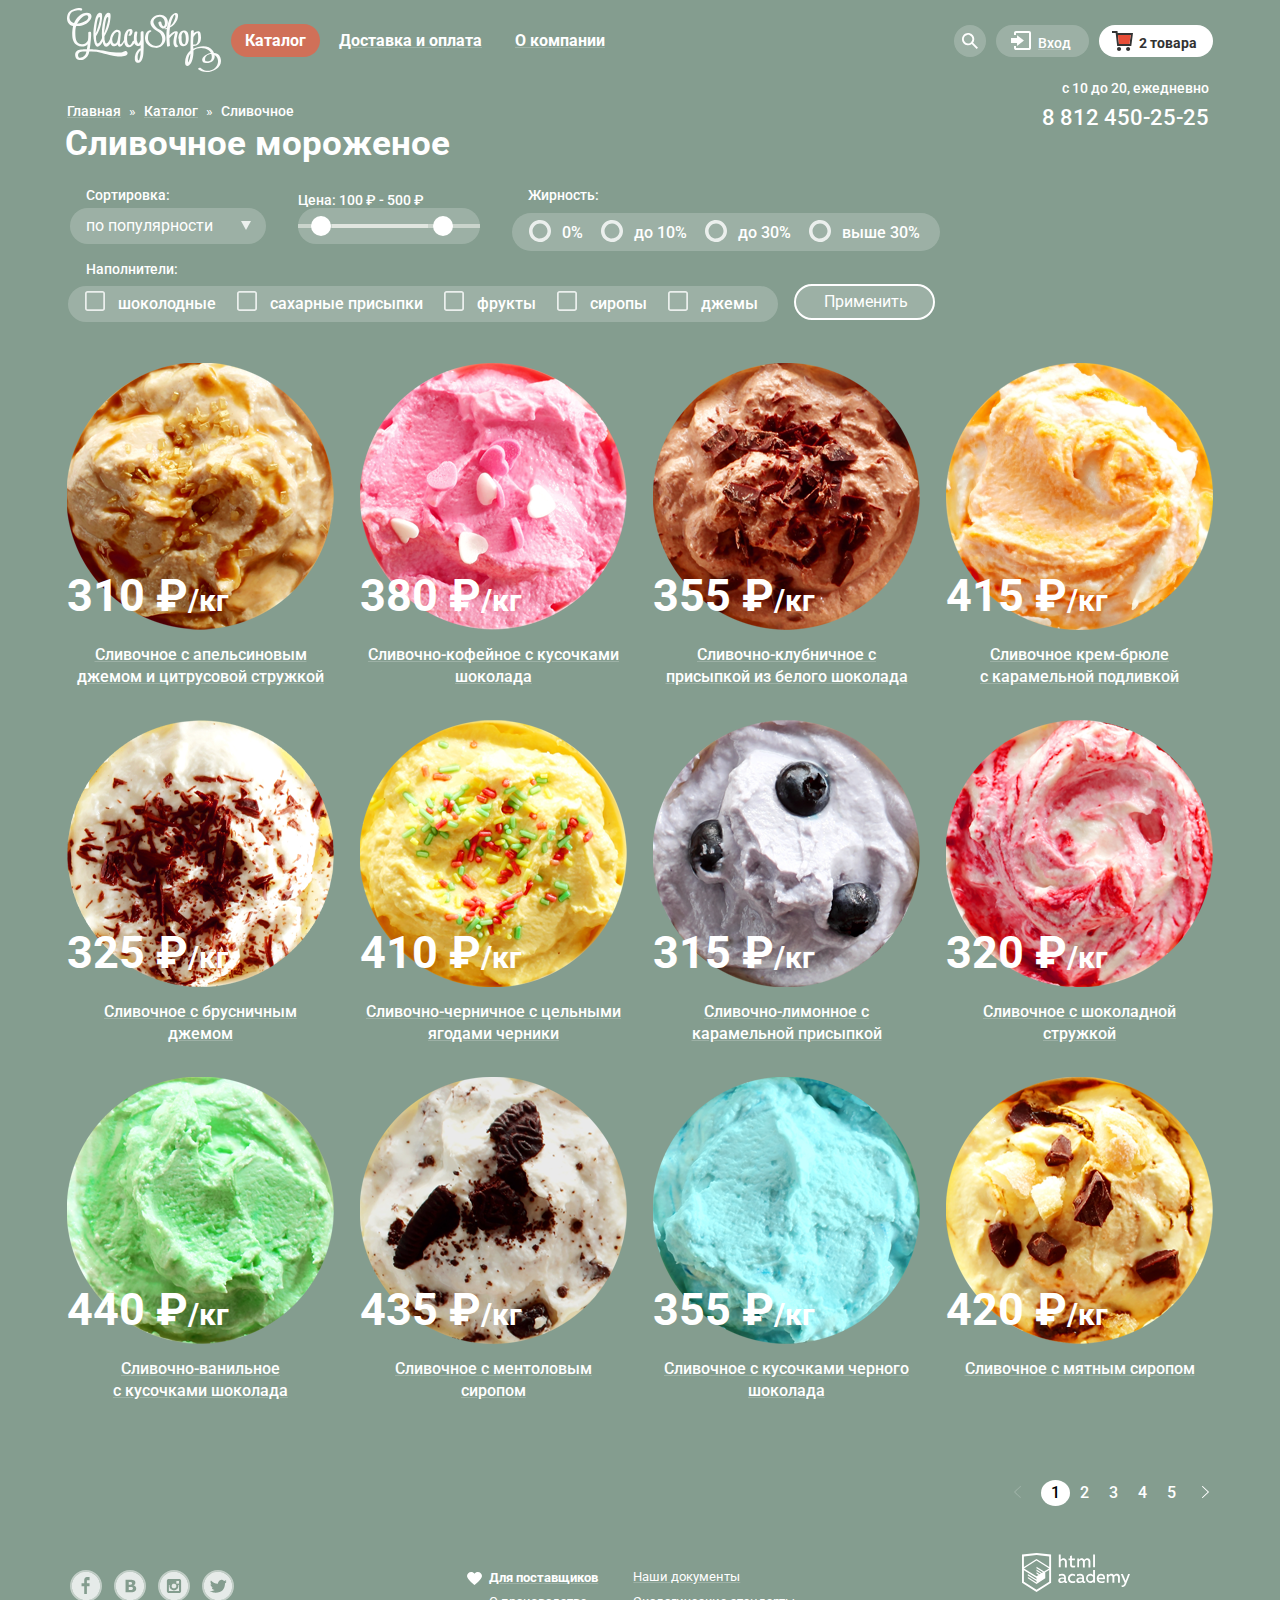
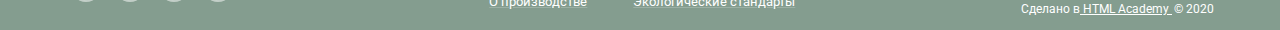
==== catalog.html @ e425de68 "Завершаем верстку" ====
<!DOCTYPE html>
<html lang="ru">

<head>
  <meta charset="utf-8">
  <title>HTML Academy: Глейси</title>
  <link rel="stylesheet" href="css/normalize.css">
  <link rel="stylesheet" href="css/styles.css">
  <link rel="stylesheet" href="https://fonts.googleapis.com/css?family=Roboto:400,500,700&amp;subset=latin,cyrillic">
</head>

<body class="main-background-padua">
  <header class="main-navigation__container">
    <div class="header__left-container">
      <a href="index.html"><img class="header__logo" src="./img/logo.svg" height="64" width="154" alt="Logo"></a>
      <nav class="header__main-navigation">
        <ul class="list__unstyled main-navigation">
          <li class="dropdown">
            <a href="catalog.html"
              class="main-navigation__menu-item-link menu-item-link__dropdown main-navigation__menu-item-link_current-page">Каталог</a>
            <div class="dropdown-content">
              <a class="dropdown__submenu-item main-navigation__submenu-item main-navigation__submenu-item_new"
                href="#">Новинки</a>
              <a class="dropdown__submenu-item main-navigation__submenu-item" href="#">Сливочные</a>
              <a class="dropdown__submenu-item main-navigation__submenu-item" href="#">Щербеты</a>
              <a class="dropdown__submenu-item main-navigation__submenu-item" href="#">Фруктовый лед</a>
              <a class="dropdown__submenu-item main-navigation__submenu-item" href="#">Мелорин</a>
            </div>
          </li>
          <li class="list__horizonatal-item"><a href="#"
              class="link-decoration main-navigation__menu-item-link link__hovered-color">Доставка и
              оплата</a></li>
          <li class="list__horizonatal-item"><a href="#"
              class="link-decoration main-navigation__menu-item-link link__hovered-color">О
              компании</a></li>
        </ul>
      </nav>
    </div>

    <div class="header__right-container">
      <div class="header__user-navigation_upper-right">
        <div class="header__user-navigation_search-container">
          <a class="header__user-navigation_search" href="">
            <span class="i-search icon-bg"></span>
          </a>
          <div class="header__user-navigation_search_form">
            <input class="search-form_input" type="text" placeholder="Крем-брюле">
          </div>
          <input type="search" placeholder="Крем-брюле" hidden />
        </div>

        <div class="header__user-navigation_login-container">
          <a id="login-link" href=""
            class="link-decoration header__user-navigation_container-icon header__user-navigation_icon-hover header__user-navigation_login">
            <span class="i-login icon-left"></span><span class="header__user-navigation_container-text">Вход</span>
          </a>
          <form action="post" class="header__user-navigation_login-form">
            <input class="custom-input header__user-navigation_login-form_input" type="text"
              placeholder="email@example.com">
            <input class="custom-input header__user-navigation_login-form_input" type="text"
              placeholder="&centerdot;&centerdot;&centerdot;&centerdot;&centerdot;">
            <div class="login-form__down-container">
              <button class="custom-button login-form_btn-submit" name="Войти">Войти</button>
              <div class="login-form__links-container">
                <a class="link-decoration link__hovered-color login-form__links" href="">Забыли пароль?</a>
                <a class="link-decoration link__hovered-color login-form__links" href="">Новая регистрация</a>
              </div>
            </div>
          </form>
        </div>

        <div class="header__user-navigation_shopping-basket">
          <a href=""
            class="header__user-navigation_container-icon decoration-disabled header__user-navigation_shopping-basket_not-empty"><span
              class="i-shop-red icon-left"></span><span class="header__user-navigation_container-text">2
              товара</span></a>
              <form id="shop_popup" class="shopping-basket__form">
                <div class="shopping-basket__list-container">
                  <ul class="shopping-basket__list-style ">
                    <li class="shopping-basket__items-container">
                      <ul class="shopping-basket__list-style shopping-basket__row-container">
                        <li class="shopping-basket__item"><button id="shop-item_remove_1"
                            class="i-cross shopping-basket__btn-remove"></button></li>
                        <li class="shopping-basket__item shopping-basket__item_image"><img src="img/shop-items/item-1-1.png"
                            alt="" height="33" width="33" /></li>
                        <li class="shopping-basket__item shopping-basket__item_name">Пломбир с апельсиновым джемом</li>
                        <li class="shopping-basket__item shopping-basket__item_price">1.5 кг х <span
                            class="shopping-basket__item-price">200 руб.</span></li>
                        <li class="shopping-basket__item shopping-basket__item_price-total">300 руб.</li>
                      </ul>
                    </li>
                    <li class="shopping-basket__items-container">
                      <ul class="shopping-basket__list-style shopping-basket__row-container">
                        <li class="shopping-basket__item"><button id="shop-item_remove_2"
                            class="i-cross shopping-basket__btn-remove"></button></li>
                        <li class="shopping-basket__item shopping-basket__item_image"><img src="img/shop-items/item-1-3.png"
                            alt="" height="33" width="33" /></li>
                        <li class="shopping-basket__item shopping-basket__item_name">Клубничный пломбир с присыпкой из
                          белого шоколада</li>
                        <li class="shopping-basket__item shopping-basket__item_price">1.5 кг х <span
                            class="shopping-basket__item-price">300 руб.</span></li>
                        <li class="shopping-basket__item shopping-basket__item_price-total">450 руб.</li>
                      </ul>
                    </li>
                  </ul>
                </div>
                <div class="shopping-basket__footer">
                  <span class="shopping-basket__footer_total">Итого: 750 руб.</span>
                  <button class="custom-button shopping-basket__btn-chekout">Оформить заказ</button>
                </div>
              </form>
        </div>
      </div>
    </div>
    <div class="catalog__navigation">
      <a class="catalog__navigation_item link-decoration link__hovered-color" href="index.html">Главная </a>
      <span class="catalog__navigation_item raquo"> &raquo; </span>
      <a class="catalog__navigation_item link-decoration link__hovered-color" href="catalog.html">Каталог </a>
      <span class="catalog__navigation_item raquo"> &raquo; </span>
      <a class="catalog__navigation_item link-decoration_inactive">Сливочное</a>
    </div>

    <div class="header__right-container header__info_work">
      <p class="header__info_work-time">c 10 до 20, ежедневно</p>
      <a href="tel:88124502525" class="link-decoration header__info_number-text link__hovered-color">8 812 450-25-25</a>
    </div>
  </header>

  <h2 class="caption__catalog-item">Сливочное мороженое</h2>
  <div class="catalog__content">
    <section class="filter__container">
      <h2 class="visually-hidden">Фильтр товаров</h2>
      <form class="filter__grid-container" action="https://echo.htmlacademy.ru" method="get">
        <div class="filter__line-container filter__upper-container">
          <fieldset class="filter__item-container">
            <legend class="filter__text-label">Сортировка:</legend>
            <select id="filter-sort" name="sort"
              class="filter__text-inside filter__input-sort">
              <option class="filter__option_text-inside" value="по популярности">по популярности</option>
              <option class="filter__option_text-inside" value="сначала не дорогие">сначала не дорогие</option>
              <option class="filter__option_text-inside" value="сначала дорогие">сначала дорогие</option>
              <option class="filter__option_text-inside" value="по жирности">по жирности</option>
            </select>
          </fieldset>

          <fieldset class="filter__item-container">
            <legend class="filter__text-label filter__text-label_price">Цена: 100 &#8381; - 500 &#8381;</legend>
              <div class="filter__doubled_slider-container">
                <input class="filter__price-range filter__bordered-background" type="range" id="filter-range-price-1"
                  name="price" min="100" max="500" value="150">
                <input class="filter__price-range filter__price-range_second filter__bordered-background slider__thumb slider__track" type="range" id="filter-range-price-2"
                  name="price" min="100" max="500" value="420">
              </div>
          </fieldset>

          <fieldset class="filter__item-container">
            <legend class="filter__text-label filter__text-label_richness">Жирность:</legend>
            <ul class="list__unstyled filter__bordered-background filter__sort-container">
              <li class="list__horizonatal-item">
                <input class="filter__radio-checkbox" type="radio" id="filter-checkbox-richness-lt-0" value="richness-0"
                  name="filter__richness-group">
                <label class="filter__text-inside" for="filter-checkbox-richness-lt-0">0%</label>
              </li>
              <li class="list__horizonatal-item">
                <input class="filter__radio-checkbox" type="radio" id="filter-checkbox-richness-lt-10"
                  value="richness-lt-10" name="filter__richness-group">
                <label class="filter__text-inside" for="filter-checkbox-richness-lt-10">до 10%</label>
              </li>
              <li class="list__horizonatal-item">
                <input class="filter__radio-checkbox" type="radio" id="filter-checkbox-richness-lt-30"
                  value="richness-lt-30" name="filter__richness-group">
                <label class="filter__text-inside" for="filter-checkbox-richness-lt-30">до 30%</label>
              </li>
              <li class="list__horizonatal-item">
                <input class="filter__radio-checkbox" type="radio" id="filter-checkbox-richness-gt-30"
                  value="richness-gt-30" name="filter__richness-group">
                <label class="filter__text-inside" for="filter-checkbox-richness-gt-30">выше 30%</label>
              </li>
            </ul>
          </fieldset>
        </div>

        <div class="filter__line-container filter__extender-container">
          <fieldset class="filter__item-container">
            <legend class="filter__text-label">Наполнители:</legend>
            <ul class="list__unstyled filter__bordered-background filter__list">
              <li class="list__horizonatal-item">
                <input class="filter__radio-checkbox" type="checkbox" id="filter-checkbox-extender-сhocolate"
                  name="extender-сhocolate">
                <label class="filter__text-inside" for="filter-checkbox-extender-сhocolate">шоколодные</label>
              </li>
              <li class="list__horizonatal-item">
                <input class="filter__radio-checkbox" type="checkbox" id="filter-checkbox-extender-sugar-sprinkles"
                  name="extender-sugar-sprinkles">
                <label class="filter__text-inside" for="filter-checkbox-extender-sugar-sprinkles">сахарные
                  присыпки</label>
              </li>
              <li class="list__horizonatal-item">
                <input class="filter__radio-checkbox" type="checkbox" id="filter-checkbox-extender-fruits"
                  name="extender-fruits">
                <label class="filter__text-inside" for="filter-checkbox-extender-fruits">фрукты</label>
              </li>
              <li class="list__horizonatal-item">
                <input class="filter__radio-checkbox" type="checkbox" id="filter-checkbox-extender-syrup"
                  name="extender-syrup">
                <label class="filter__text-inside" for="filter-checkbox-extender-syrup">сиропы</label>
              </li>
              <li class="list__horizonatal-item">
                <input class="filter__radio-checkbox" type="checkbox" id="filter-checkbox-extender-jams"
                  name="extender-jams">
                <label class="filter__text-inside" for="filter-checkbox-extender-jams">джемы</label>
              </li>
            </ul>
          </fieldset>
          <button class="filter__button-submit" type="submit">Применить</button>
        </div>
      </form>
    </section>

    <section class="catalog-container">
      <ul class="unsorted-list catalog__list">
        <li class="list__horizonatal-item catalog-container__item">
          <a class="custom-button catalog-container__btn-show">Быстрый просмотр</a>
          <div class="catalog__image-price-container">
            <img src="./img/shop-items/item-1-1.png" alt="cream">
            <p class="catalog-container__item-price">310 &#8381;<sub class="catalog-container__item-unit">/кг</sub></p>
          </div>
          <a href="" class="link-decoration catalog-container__item-name link__hovered-color">Сливочное с апельсиновым
            джемом и цитрусовой стружкой</a>
          
        </li>
        <li class="list__horizonatal-item catalog-container__item">
          <a class="custom-button catalog-container__btn-show">Быстрый просмотр</a>
          <div class="catalog__image-price-container">
            <img src="./img/shop-items/item-1-2.png" alt="cream">
            <p class="catalog-container__item-price">380 &#8381;<sub class="catalog-container__item-unit">/кг</sub></p>
          </div>
          <a href="" class="link-decoration catalog-container__item-name link__hovered-color">Сливочно-кофейное с
            кусочками шоколада</a>
        </li>
        <li class="list__horizonatal-item catalog-container__item">
          <a class="custom-button catalog-container__btn-show">Быстрый просмотр</a>
          <div class="catalog__image-price-container">
            <img src="./img/shop-items/item-1-3.png" alt="cream">
            <p class="catalog-container__item-price">355 &#8381;<sub class="catalog-container__item-unit">/кг</sub></p>
          </div>
          <a href="" class="link-decoration catalog-container__item-name link__hovered-color">Сливочно-клубничное
            с<br>присыпкой из белого шоколада</a>
        </li>
        <li class="list__horizonatal-item catalog-container__item">
          <a class="custom-button catalog-container__btn-show">Быстрый просмотр</a>
          <div class="catalog__image-price-container">
            <img src="./img/shop-items/item-1-4.png" alt="cream">
            <p class="catalog-container__item-price">415 &#8381;<sub class="catalog-container__item-unit">/кг</sub></p>
          </div>
          <a href="" class="link-decoration catalog-container__item-name link__hovered-color">Сливочное крем-брюле<br>с
            карамельной подливкой</a>
        </li>
        <li class="list__horizonatal-item catalog-container__item">
          <a class="custom-button catalog-container__btn-show">Быстрый просмотр</a>
          <div class="catalog__image-price-container">
            <img src="./img/shop-items/item-2-1.png" alt="cream">
            <p class="catalog-container__item-price">325 &#8381;<sub class="catalog-container__item-unit">/кг</sub></p>
          </div>
          <a href="" class="link-decoration catalog-container__item-name link__hovered-color">Сливочное с
            брусничным<br>джемом</a>
        </li>
        <li class="list__horizonatal-item catalog-container__item">
          <a class="custom-button catalog-container__btn-show">Быстрый просмотр</a>
          <div class="catalog__image-price-container">
            <img src="./img/shop-items/item-2-2.png" alt="cream">
            <p class="catalog-container__item-price">410 &#8381;<sub class="catalog-container__item-unit">/кг</sub></p>
          </div>
          <a href="" class="link-decoration catalog-container__item-name link__hovered-color">Сливочно-черничное с
            цельными ягодами черники</a>
        </li>
        <li class="list__horizonatal-item catalog-container__item">
          <a class="custom-button catalog-container__btn-show">Быстрый просмотр</a>
          <div class="catalog__image-price-container">
            <img src="./img/shop-items/item-2-3.png" alt="cream">
            <p class="catalog-container__item-price">315 &#8381;<sub class="catalog-container__item-unit">/кг</sub></p>
          </div>
          <a href="" class="link-decoration catalog-container__item-name link__hovered-color">Сливочно-лимонное
            с<br>карамельной присыпкой</a>
        </li>
        <li class="list__horizonatal-item catalog-container__item">
          <a class="custom-button catalog-container__btn-show">Быстрый просмотр</a>
          <div class="catalog__image-price-container">
            <img src="./img/shop-items/item-2-4.png" alt="cream">
            <p class="catalog-container__item-price">320 &#8381;<sub class="catalog-container__item-unit">/кг</sub></p>
          </div>
          <a href="" class="link-decoration catalog-container__item-name link__hovered-color">Сливочное с
            шоколадной<br>стружкой</a>
        </li>
        <li class="list__horizonatal-item catalog-container__item">
          <a class="custom-button catalog-container__btn-show">Быстрый просмотр</a>
          <div class="catalog__image-price-container">
            <img src="./img/shop-items/item-3-1.png" alt="cream">
            <p class="catalog-container__item-price">440 &#8381;<sub class="catalog-container__item-unit">/кг</sub></p>
          </div>
          <a href="" class="link-decoration catalog-container__item-name link__hovered-color">Сливочно-ванильное<br>с
            кусочками шоколада</a>
        </li>
        <li class="list__horizonatal-item catalog-container__item">
          <a class="custom-button catalog-container__btn-show">Быстрый просмотр</a>
          <div class="catalog__image-price-container">
            <img src="./img/shop-items/item-3-2.png" alt="cream">
            <p class="catalog-container__item-price">435 &#8381;<sub class="catalog-container__item-unit">/кг</sub></p>
          </div>
          <a href="" class="link-decoration catalog-container__item-name link__hovered-color">Сливочноe с
            ментоловым<br>сиропом</a>
        </li>
        <li class="list__horizonatal-item catalog-container__item">
          <a class="custom-button catalog-container__btn-show">Быстрый просмотр</a>
          <div class="catalog__image-price-container">
            <img src="./img/shop-items/item-3-3.png" alt="cream">
            <p class="catalog-container__item-price">355 &#8381;<sub class="catalog-container__item-unit">/кг</sub></p>
          </div>
          <a href="" class="link-decoration catalog-container__item-name link__hovered-color">Сливочное с кусочками
            черного шоколада</a>
        </li>
        <li class="list__horizonatal-item catalog-container__item">
          <a class="custom-button catalog-container__btn-show">Быстрый просмотр</a>
          <div class="catalog__image-price-container">
            <img src="./img/shop-items/item-3-4.png" alt="cream">
            <p class="catalog-container__item-price">420 &#8381;<sub class="catalog-container__item-unit">/кг</sub></p>
          </div>
          <a href="" class="link-decoration catalog-container__item-name link__hovered-color">Сливочное с мятным
            сиропом</a>
        </li>
      </ul>
      <div class="pagination__container">
        <div class="pagination__list-container">
          <div class="pagination">
            <a href="#" class="pagination__link i-arrow-left pagination-arrow pagination__arrow_inactive"></a>
            <a href="#" class="pagination__link pagination__link-active">1</a>
            <a href="#" class="pagination__link">2</a>
            <a href="#" class="pagination__link">3</a>
            <a href="#" class="pagination__link">4</a>
            <a href="#" class="pagination__link">5</a>
            <a href="#" class="pagination__link i-arrow-right pagination-arrow"></a>
          </div>
        </div>
      </div>
    </section>

  </div>

  <footer class="footer__container">
    <div class="footer__container-left">
      <ul class="footer__social-links-container">
        <li class="list__horizonatal-item"><a href="" class="social-icon i-facebook"></a></li>
        <li class="list__horizonatal-item"><a href="" class="social-icon i-vk"></a></li>
        <li class="list__horizonatal-item"><a href="" class="social-icon i-instagram"></a></li>
        <li class="list__horizonatal-item"><a href="" class="social-icon i-twitter"></a></li>
      </ul>
    </div>

    <div class="footer__about-links-container">
      <div>
        <!-- <a href="#" class="i-heart icon-show"></a> -->
        <a href="#" class="link-decoration footer_link link__hovered-color icon-write footer_link-bold">Для
          поставщиков</a>
      </div>
      <a href="#" class="link-decoration footer_link link__hovered-color">Наши
        документы</a>
      <a class="link-decoration footer_link link__hovered-color" href="#">О
        производстве</a>
      <a href="#" class="link-decoration footer_link link__hovered-color">Экологические стандарты</a>
    </div>

    <div class="footer__dev-container">
      <div class="footer_link-content">
        <img class="footer__dev-img" src="img/logo-academy.svg" width="108" height="39" alt="">
        <p class="footer_text-dev">Сделано в<a class="footer_link-dev link__hovered-color" href="https://htmlacademy.ru/intensive/htmlcss">
            HTML Academy </a> &copy; 2020</p>
      </div>
    </div>
  </footer>

  <form id="feedback" class="feedback__form-modal visually-hidden">
    <div class="feedback__form-content">
      <div class="feedback__form-content_header">
        <h2 class="feedback__form-title">Мы обязательно вам ответим!</h2>
        <button class="i-cross feedback__close-btn" id="feedback_close"></button>
      </div>

      <input class="custom-input feedback__form_input-template feedback__form_input" type="text"
        placeholder="Имя Фамилия" required>
      <input class="custom-input feedback__form_input-template feedback__form_input" type="email"
        placeholder="email@example.com" required>
      <textarea class="custom-input feedback__form_input-template feedback__form_textarea"
        placeholder="В свободной форме" rows="5" required></textarea>
      <div class="feedback__form-btn_container">
        <input class="custom-button feedback__form-btn_submit" type="submit" name="send_feedback" value="Отправить" />
      </div>
    </div>
  </form>
</body>

</html>
---- css/styles.css ----
:root {
  --padua: #849d8f;
  --blue-bayoux: #9d8b84;
  --bali-hai: #8996a6;
  --ford-dark-charcoal: #323232;
  --floral-white: #f8f7f4;
  --white: #ffffff;
  --input-border-color: #d3d3d2;
  --black: black;
  --background-gray: rgba(255, 255, 255, 0.2);
  --mandys-pink: #ffbc9e;
  --button-box-shadow-color: rgba(172, 16, 0, 0.64);
  --button-background-gradient-main: #f26843;
  --button-background-gradient-second: #e74a35;
  --cinnabar: #e84d37;
  --main-menu-active: #d07058;
  --very-dark-gray: #5a5a5a;
  --slider-hover: rgba(255, 255, 255, 0.4);
  --menu-item-border: rgba(50, 50, 50, 0.2);
  --menu-item-hover: #fbded7;
  --menu-item-current: #f6b5a5;
  --input-active: rgba(46, 136, 228, 0.52);
  --snow: #f9f9f9;
  --slider-background-gradient: rgba(215, 242, 227, 1);
  --slider-background: rgba(255, 255, 255, 0.75);
  --form-box-shadow: rgba(0, 0, 0, 0.4);
  --shopping-basket-border: #cacac7;
  --catalog-item-hover-bg: rgba(0, 0, 0, 0.2);
  --slider-track: rgba(248, 247, 244, 0.5);
}

body {
  width: 1200px;
  margin: auto;
  font-family: "Roboto", Arial, sans-serif;
  font-size: 16px;
  line-height: 18px;
  font-weight: 500;
}

.content {
  display: grid;
  grid-template-columns: 100%;
  grid-template-rows: 229px 324px 306px 220px;
  gap: 40px 1px;
  padding: 10px 27px 0 27px;
}

.main-background-padua {
  background-color: var(--padua);
}

.main-background-blue-bayoux {
  background-color: var(--blue-bayoux);
}

.main-background-bali-hai {
  background-color: var(--bali-hai);
}

.custom-input {
  background: var(--white);
  border: 1px solid var(--input-border-color);
  box-sizing: border-box;
  border-radius: 4px;
  font-weight: bold;
  font-size: 16px;
  line-height: 20px;
  color: var(--ford-dark-charcoal);
}

fieldset {
  border: 0;
}

.custom-button {
  padding: 0;
  margin: 0;
  background: linear-gradient(
    180deg,
    var(--button-background-gradient-main) 0%,
    var(--button-background-gradient-second) 100%
  );
  box-shadow: 0 2px 2px var(--button-box-shadow-color);
  border-radius: 70px;
  border-color: transparent;
  display: inline-block;
  color: var(--white);
}

.custom-button:hover {
  background: linear-gradient(
      0deg,
      var(--background-gray),
      var(--background-gray)
    ),
    linear-gradient(
      180deg,
      var(--button-background-gradient-main) 0%,
      var(--button-background-gradient-second) 100%
    );
}

.link-decoration {
  text-decoration: underline;
  text-decoration-color: var(--background-gray);
  font-weight: 500;
  font-size: 14px;
  line-height: 16px;
  color: var(--white);
}

.link-decoration_inactive {
  font-weight: 500;
  font-size: 14px;
  line-height: 16px;
  color: var(--white);
}

.link__hovered-color:hover {
  color: var(--mandys-pink);
}

.link__blog-hover:hover {
  color: var(--cinnabar);
}

.visually-hidden {
  position: absolute;
  width: 1px;
  height: 1px;
  border: 0;
  clip: rect(0 0 0 0);
  overflow: hidden;
}

.main-navigation__container {
  display: grid;
  grid-template-columns: 3fr 1fr;
  grid-template-rows: 1fr 45px;
  gap: 1px 1px;
  grid-template-areas: ". ." ". .";
  margin: 9px 27px 0 27px;
}

.header__info_number-text {
  font-size: 22px;
  line-height: 24px;
  color: var(--white);
  text-decoration: none;
  margin-bottom: 2px;
}

.header__info_work {
  align-items: flex-end;
  padding-right: 4px;
  padding-top: 10px;
}

.header__info_work-time {
  font-size: 14px;
  line-height: 16px;
  color: var(--white);
  margin: 0 0 10px 0;
}

.header__user-navigation_upper-right {
  display: flex;
  align-items: center;
  margin-bottom: 5px;
}

.header__user-navigation_upper-right div:not(:last-child) {
  margin-right: 10px;
}

.header__user-navigation_container-icon {
  display: flex;
  align-content: space-between;
  height: 32px;
  background: var(--background-gray);
  border-radius: 20px;
  font-style: normal;
  font-weight: 500;
  font-size: 14px;
  line-height: 16px;
  justify-content: center;
}

.header__user-navigation_container-text {
  color: var(--white);
  display: flex;
  align-items: center;
  text-decoration: none;
  padding-top: 5px;
}

.catalog__navigation {
  display: flex;
  align-items: flex-end;
  margin-top: 20px;
  font-style: normal;
  font-weight: normal;
  font-size: 14px;
  line-height: 16px;
  display: flex;
  align-items: center;
  color: #ffffff;
}

.catalog__navigation .catalog__navigation_item:not(:first-child) {
  margin-left: 8px;
}

.header__info {
  display: flex;
  flex-direction: column;
  justify-content: center;
  align-items: flex-end;
}

.header__right-container {
  display: flex;
  flex-direction: column;
  justify-content: center;
  align-items: flex-end;
}

.header__left-container {
  display: flex;
  align-items: center;
}

.list__unstyled {
  list-style-type: none;
}

.list__horizonatal-item {
  display: inline;
}

.unsorted-list {
  margin: 0;
  padding: 0;
}

.header__user-navigation {
  font-size: 16px;
  line-height: 18px;
}

.header__main-navigation {
  margin-bottom: 5px;
}

.main-navigation .list__horizonatal-item {
  margin-left: 5px;
}

.main-navigation {
  padding: 0;
  display: grid;
  grid-template-columns: 0.5fr 1fr 1fr;
  grid-template-rows: 1fr;
  margin: 0 0 0 10px;
}

.header__logo {
  position: relative;
  top: -1px;
}

.main-navigation__menu-item-link {
  color: var(--white);
  font-style: normal;
  font-weight: bold;
  font-size: 16px;
  line-height: 18px;
  padding: 10px 14px;
}

.main-navigation__menu-item {
  font-weight: normal;
  font-size: 14px;
  line-height: 16px;
  color: var(--black);
}

.main-navigation__submenu-item {
  font-style: normal;
  font-weight: normal;
  font-size: 14px;
  line-height: 16px;
  white-space:nowrap;
}

.main-navigation__submenu-item:hover {
  background-color: var(--menu-item-hover);
}

.main-navigation__submenu-item_new {
  font-weight: bold;
  font-size: 14px;
  line-height: 18px;
  color: var(--black);
  border: 1px solid var(--menu-item-border);
}

/* Submenu */

.menu-item-link__dropdown {
  color: white;
  border: none;
  cursor: pointer;
}

.dropdown {
  position: relative;
  display: inline-block;
}

.dropdown-content {
  display: none;
  position: absolute;
  background-color: var(--snow);
  min-width: 143px;
  z-index: 1;
  left: -8px;
  top: 30px;
}

.dropdown-content .dropdown__submenu-item {
  color: black;
  padding: 8px 21px;
  text-decoration: none;
  display: block;
}

.dropdown-content .dropdown__submenu-item:hover {
  background-color: var(--menu-item-hover);
}

.dropdown:hover .dropdown-content {
  display: block;
}

.dropdown:hover .menu-item-link__dropdown {
  text-decoration: none;
  color: var(--black);
  border-radius: 26px;
  background-color: var(--white);
}

/* Submenu */

.header__user-navigation_search_form {
  display: none;
  justify-content: center;
  align-items: center;
  position: absolute;
  background-color: var(--snow);
  min-width: 160px;
  z-index: 1;
}

.header__user-navigation_search {
  position: relative;
}

.header__user-navigation_search-container:hover
  .header__user-navigation_search_form {
  display: grid;
}

.header__user-navigation_search > .i-search:hover {
  background-image: url(../img/icons/i-search-black.svg);
  background-color: var(--white);
}

.search-form_input {
  width: 311px;
  height: 44px;
  left: 135px;
  top: 79px;
  font-weight: normal;
  font-size: 14px;
  line-height: 16px;
  padding-left: 15px;
  background: var(--white);
  border: 1px solid var(--input-border-color);
  box-sizing: border-box;
  border-radius: 4px;
}

.header__user-navigation_search_form {
  width: 341px;
  height: 84px;
  right: 580px;
  top: 60px;
  background: var(--floral-white);
  box-shadow: 0 20px 20px var(--form-box-shadow);
  border-radius: 4px;
}

.header__user-navigation_login-form {
  display: none;
  grid-template-columns: 1fr;
  grid-template-rows: 1fr 1fr 1fr;
  gap: 20px 1px;
  align-items: center;
  position: absolute;
  top: 35px;
  right: 5px;
  padding: 18px 20px 22px 15px;
  background: var(--floral-white);
  box-shadow: 0 20px 20px var(--form-box-shadow);
  border-radius: 4px;
  z-index: 9999;
}

.login-form__links-container {
  display: flex;
  flex-direction: column;
  margin-left: 20px;
}

.login-form__links-container > .login-form__links:not(:first-child) {
  margin-top: 5px;
}

.login-form__down-container {
  display: flex;
  justify-content: center;
  align-items: center;
  position: relative;
}

.login-form_btn-submit {
  width: 103px;
  height: 44px;
  font-weight: bold;
  font-size: 18px;
  line-height: 16px;
}

.login-form__links {
  font-weight: normal;
  font-size: 13px;
  line-height: 15px;
  text-decoration: underline;
  display: flex;
  align-items: center;
  white-space: nowrap;
  color: var(--ford-dark-charcoal);
}

.header__user-navigation_shopping-basket_not-empty {
  padding: 0 16px;
  background-color: var(--white);
}

.header__user-navigation_shopping-basket_empty{
    padding: 0 16px;  
}

.header__user-navigation_shopping-basket_not-empty
  > .header__user-navigation_container-text {
  color: var(--ford-dark-charcoal);
  font-weight: bold;
  font-size: 14px;
  line-height: 16px;
}

.header__user-navigation_shopping-basket {
  position: relative;
}

.header__user-navigation_shopping-basket:hover > .shopping-basket__form {
  display: flex;
}

.shopping-basket__form {
  display: none;
  flex-direction: column;
  justify-content: center;
  align-items: center;
  position: absolute;
  background-color: var(--snow);
  z-index: 1;
  top: 40px;
  right: 0;
  padding: 18px 14px 0 20px;
}

.shopping-basket__items-container {
  display: flex;
  flex-direction: row;
  align-items: center;
  font-size: 13px;
  line-height: 16px;
  padding-bottom: 15px;
}

.shopping-basket__items-container_image {
  display: flex;
  justify-content: center;
  margin-left: 9px;
}

.shopping-basket__grid-container
  > .shopping-basket__items-container:not(:first-child) {
  margin-top: 20px;
}

.shopping-basket__list-style {
  list-style-type: none;
  padding: 0;
  align-items: flex-start;
  margin: 0 8px 2px 0;
}


.shopping-basket__list-container {
  padding: 0 0 2px 0;
  border-bottom: solid 1px;
}

.shopping-basket__item {
  align-self: center;
}

.shopping-basket__item_image {
  margin-left: 9px;
}

.shopping-basket__item_name {
  font-style: normal;
  font-weight: normal;
  font-size: 13px;
  line-height: 16px;
  display: flex;
  align-items: center;
  margin-left: 13px;
  width: 216px;
}

.shopping-basket__item_price {
  margin-left: 31px;
  white-space: nowrap;
}

.shopping-basket__item_price-total {
  margin-left: 26px;
  white-space: nowrap;
}

.shopping-basket__row-container {
  display: flex;
  flex-direction: row;
}

.shopping-basket__table-container {
  padding-bottom: 20px;
  padding-top: 5px;
}

.shopping-basket__footer {
  display: flex;
  justify-content: flex-end;
  flex-direction: column;
  padding-top: 15px;
  padding-bottom: 20px;
  align-self: flex-end;
}

.shopping-basket__footer_total {
  align-self: flex-end;
  font-weight: bold;
  font-size: 15px;
  line-height: 16px;
}

.shopping-basket__btn-remove {
  align-items: center;
  background-color: transparent;
  width: 11px;
  height: 11px;
  margin: 0;
  padding: 0;
  border: 0;
  text-indent: -1000em;
}

.shopping-basket__btn-chekout {
  width: 172px;
  height: 44px;
  margin-top: 15px;
  font-weight: bold;
  font-size: 18px;
  line-height: 16px;
}

.shopping-basket__item-price {
  color: #cacac7;
}

.shopping-basket__form-container {
  padding: 12px 0;
}

.custom-input:focus {
  outline: 2px solid var(--input-active);
}

.header__user-navigation_login-container {
  position: relative;
}

.header__user-navigation_login-container:hover
  > .header__user-navigation_login-form {
  display: grid;
}

.header__user-navigation_login-form_input {
  font-style: normal;
  font-weight: normal;
  font-size: 14px;
  line-height: 16px;
  height: 44px;
  padding-left: 15px;
  width: 241px;
}

.search-form_input {
  width: 311px;
  height: 44px;
  left: 635px;
  top: 79px;
  font-weight: normal;
  font-size: 14px;
  line-height: 16px;
  padding-left: 15px;
  background: var(--white);
  border: 1px solid var(--input-border-color);
  box-sizing: border-box;
  border-radius: 4px;
}

.menu-navigation__submenu-item_current {
  background-color: var(--menu-item-current);
}

.main-navigation__menu-item-link_current-page {
  text-decoration: none;
  border-radius: 26px;
  color: var(--white);
  background-color: var(--main-menu-active);
  padding: 7px 14px;
}

.main-navigation__menu-item-link:hover {
  text-decoration: none;
  color: var(--black);
  border-radius: 26px;
  background-color: var(--white);
}

.promo__container {
  display: flex;
  flex-direction: column;
  width: 560px;
  height: 229px;
  border-radius: 16px;
  color: var(--white);
}

.promo__text {
}

.promo__discription {
  margin: 16px 0 0 0;
  font-family: Roboto;
  font-style: normal;
  font-weight: bold;
  font-size: 18px;
  line-height: 22px;
}

.promo__heading {
  margin: 0;
  font-weight: bold;
  font-size: 35px;
  line-height: 41px;
}

.promo__block {
  display: grid;
  grid-template-columns: 1fr 1fr;
  padding-top: 5px;
  grid-column-gap: 26px;
}

.promo__block_content {
  padding-left: 16px;
  padding-right: 25px;
  padding-top: 16px;
  display: flex;
  flex-direction: column;
}

.promo__container_raspberry {
  background-image: url(../img/crimson-bg.jpg);
  background-repeat: no-repeat;
}

.promo__container_chocolate {
  background-image: url(../img/chocolate-bg.jpg);
  background-repeat: no-repeat;
}

.promo__button {
  align-self: flex-end;
  text-decoration: none;
  font-size: 18px;
  line-height: 24px;
  margin-top: 42px;
  padding: 14px 20px;
}

.promo__button-text {
  padding: 0 27px;
}

.about-info__container {
  background-image: url(../img/wafer-pattern.png);
  border-radius: 16px;
  height: 306px;
}

.about-info__content-container {
  padding: 25px 20px;
}

.about-info__header-text {
  font-style: normal;
  font-weight: 500;
  font-size: 24px;
  line-height: 30px;
  margin: 5px 0 0 5px;
}

.about-info__list-item {
  display: flex;
  font-style: normal;
  font-weight: normal;
  font-size: 16px;
  line-height: 22px;
  word-wrap: normal;
}

.about-info__list-container {
  display: grid;
  grid-template-columns: 1fr 1fr;
  grid-column-gap: 25px;
  grid-row-gap: 10px;
  margin-top: 15px;
}

.news-blog__text {
  font-style: normal;
  font-weight: 500;
  font-size: 16px;
  line-height: 22px;
  margin: 20px 0 0 0;
}

.news-blog__link {
  color: var(--ford-dark-charcoal);
  text-decoration-color: var(--ford-dark-charcoal);
  font-style: normal;
  font-weight: bold;
  font-size: 24px;
  line-height: 30px;
  display: flex;
  align-items: center;
  margin-top: 4px;
}

.news-blog__container {
  background-image: url(../img/strawberry-bg.jpg);
  background-repeat: no-repeat;
  width: 100%;
  height: 220px;
  left: 27px;
  top: 1626px;
  border-radius: 16px;
  padding-left: 20px;
}

.mailing-subscribe__text {
  font-weight: normal;
  font-size: 16px;
  line-height: 22px;
  color: var(--very-dark-gray);
  margin: 0 0 0 5px;
}

.mailing-subscribe__container {
  border: 6px solid transparent;
  border-image: url(../img/post-bg.png) 6 round;
  background-color: var(--floral-white);
  background-size: 90% 90%;
  height: 210px;
  width: 550px;
  background-clip: content-box;
}

.mailing-subscribe__input-container {
  display: flex;
  margin-top: 40px;
  padding-left: 5px;
}

.mailing-subscribe__input {
  min-width: 368px;
  padding-left: 10px;
}

.mailing-subscribe__container-content {
  padding: 25px 16px 35px 20px;
}

.mailing-subscribe__button {
  font-size: 18px;
  line-height: 24px;
  width: 130px;
  height: 44px;
  margin-left: 10px;
}

.text-content {
  font-family: Roboto;
  font-style: normal;
  font-weight: normal;
  font-size: 16px;
  line-height: 22px;
}

.icon-bg {
  display: block;
  background-repeat: no-repeat;
  height: 32px;
  width: 32px;
  background-color: var(--background-gray);
  border-radius: 50%;
  background-position: center;
}

.social-icon {
  background-position: center;
  background-size: 32px 32px;
  background-repeat: no-repeat;
  border-radius: 50%;
  padding: 22px;
}

.icon-circle {
  background-repeat: no-repeat;
}

.icon-upper-left:before {
  content: "";
  position: relative;
  width: 24px;
  height: 24px;
  float: left;
  right: -2px;
  bottom: 10px;
  padding: 24px 10px 32px 24px;
}

.icon-circle_about {
  background-position: center;
  background-size: 32px 32px;
  background-repeat: no-repeat;
  border-radius: 50%;
}

.icon-left {
  position: relative;
  background-repeat: no-repeat;
  background-position: center;
  height: 24px;
  width: 24px;
  left: -5px;
  top: 4px;
}

.i-cow:before {
  background: url(../img/icons/i-cow.svg) no-repeat;
}

.i-leaf:before  {
  background: url(../img/icons/i-leaf.svg) no-repeat;
}

.i-temp:before  {
  background: url(../img/icons/i-temp.svg) no-repeat;
}

.i-icecream:before  {
  background: url(../img/icons/i-icecream.svg) no-repeat;
}

.i-search {
  background-image: url(../img/icons/i-search.svg);
}

.i-shop {
  background-image: url(../img/icons/i-shop.svg);
}

.i-shop-red {
  background-image: url(../img/icons/i-shop-red.svg);
}

.i-login {
  background-image: url(../img/icons/i-login.svg);
}

.i-facebook {
  background-image: url(../img/icons/i-facebook.svg);
}

.i-instagram {
  background-image: url(../img/icons/i-instagram.svg);
}

.i-vk {
  background-image: url(../img/icons/i-vk.svg);
}

.i-twitter {
  background-image: url(../img/icons/i-twitter.svg);
}

.i-heart {
  background-image: url(../img/icons/i-heart.svg);
}

.i-hit {
  background-image: url(../img/icons/i-hit.svg);
}

.i-cross {
  background-image: url(../img/icons/X.png);
}

.i-pin {
  background-image: url(../img/icons/pin.svg);
}

.i-arrow-left {
  background-image: url(../img/icons/icon-left-small.svg);
}

.i-arrow-right {
  background-image: url(../img/icons/icon-right-small.svg);
  left: 16px;
}

.pagination-arrow {
  background-repeat: no-repeat;
  margin: 0;
  width: 7px;
  height: 12px;
  position: relative;
  align-self: flex-end;
}

.map__image {
  background-image: url(../img/map.png);
  width: 1200px;
  height: 430px;
  margin-top: 45px;
}

.map__feedback-form {
  display: flex;
  flex-direction: column;
  float: right;
  margin-top: 62px;
  margin-bottom: 62px;
  margin-right: 27px;
  width: 303px;
  height: 306px;
  background: #fefefe;
  border-radius: 16px;
}

.map__pinner {
  position: relative;
  border-radius: 50%;
  background-repeat: no-repeat;
  padding: 80px;
  width: 80px;
  height: 140px;
  top: 198px;
  left: 227px;
  background-position: center;
}

.feedback__form-modal {
  display: flex;
  align-items: center;
  justify-content: center;
  position: fixed;
  z-index: 1;
  padding-top: 100px;
  left: 0;
  top: 0;
  width: 100%;
  height: 100%;
  overflow: auto;
  background-color: rgba(0, 0, 0, 0.4);
}

.feedback__form-content .custom-input:nth-child(n + 1) {
  margin-bottom: 20px;
}

.feedback__form-content {
  display: flex;
  flex-direction: column;
  width: 430px;
  height: 441px;
  padding: 0 20px;
  background: #f8f7f4;
  border-radius: 6px;
}

.feedback__form_input-template {
  padding-left: 14px;
  padding-top: 10px;
  padding-bottom: 15px;
  font-weight: normal;
  font-size: 16px;
  line-height: 20px;
}

.feedback__form_input {
  width: 267px;
  height: 44px;
}

.feedback__form_textarea {
  width: 428px;
  height: 154px;
}

.feedback__form-title {
  font-style: normal;
  font-weight: 500;
  font-size: 24px;
  line-height: 28px;
}

.feedback__form-content_header {
  display: grid;
  grid-template-columns: 1fr 0.1fr;
  grid-template-rows: 1fr;
}

.feedback__form-btn_submit {
  width: 140px;
  height: 44px;
  font-weight: bold;
  font-size: 18px;
  line-height: 24px;
}

.feedback__form-btn_container {
  display: flex;
  margin: 25px 0;
  align-content: center;
  justify-content: flex-end;
}

.feedback__close-btn {
  position: relative;
  align-self: center;
  align-items: center;
  background-repeat: no-repeat;
  background-color: transparent;
  width: 25px;
  height: 21px;
  margin: 0;
  padding: 0;
  border: 0;
  text-indent: -1000em;
  left: 33px;
  bottom: 5px;
}

.map__feedback-form_container {
  margin: 31px 25px;
}

.map__contacts {
  display: flex;
  flex-direction: column;
  margin-top: 22px;
}

.map__feedback-form-button {
  width: 253px;
  height: 43px;
  border-radius: 70px;
  margin-top: 30px;
  font-style: normal;
  font-weight: bold;
  font-size: 18px;
  line-height: 24px;
}

.map__text-small {
  font-size: 14px;
}

.map__text-medium {
  margin: 0;
  font-style: normal;
  font-weight: bold;
  font-size: 18px;
  line-height: 24px;
}

.map__text-phone {
  margin-top: 4px;
  text-decoration: none;
  color: var(--black);
}

.icon {
  background-repeat: no-repeat;
  background-size: 32px 32px;
  background-position: center;
  display: block;
}

.header__user-navigation_icon-hover:hover {
  background-color: var(--white);
  color: var(--black);
}

.header__user-navigation_icon-hover:hover
  > .header__user-navigation_container-text {
  color: var(--very-dark-gray);
}

.pannier__with-items {
  background-color: var(--white);
}

.pannier__with-items > .header__user-navigation_container-text {
  color: var(--black);
}

.header__user-navigation_icon-hover:hover .i-login {
  background-image: url(../img/icons/i-login-black.svg);
  background-color: var(--white);
}

.header__user-navigation_login:hover {
  background-color: var(--white);
}

.header__user-navigation_login {
  padding: 0 18px;
}

.caption__catalog-item {
  color: var(--white);
  margin: 0 0 0 25px;
  font-style: normal;
  font-weight: bold;
  font-size: 35px;
  line-height: 41px;
}

.decoration-disabled {
  text-decoration: none;
}

.raquo {
  color: var(--white);
}

.slider__container {
  height: 513px;
  position: relative;
  top: 10px;
}

.slider__toggle {
  display: grid;
  grid-template-columns: 1fr 1fr 1fr;
  grid-template-rows: 1fr;
  gap: 1px 8px;
  position: absolute;
  top: 562px;
  left: 381px;
}

.slider__background-effect {
  content: "";
  right: 0;
  display: block;
  background: radial-gradient(
    circle,
    var(--white) 0%,
    var(--slider-background-gradient) 100%
  );
  background-color: var(--slider-background);
  filter: blur(250px);
  border-radius: 50%;
  left: 50px;
  top: -500px;
  width: 100%;
  height: 100%;
}

.slider__background-effect {
  overflow: auto;
  position: relative;
  z-index: -2;
}

.slider__image-container {
  display: flex;
  height: 584px;
}

.slider__interation-content {
  display: flex;
  flex-direction: column;
  align-items: center;
  position: relative;
  top: -880px;
  left: 7px;
}

.slider__content-text {
  width: 745px;
  color: var(--white);
  margin: 50px 5px 0 0;
  font-style: normal;
  font-weight: bold;
  font-size: 60px;
  line-height: 60px;
  text-align: center;
}

.slider__content-button {
  font-weight: bold;
  font-size: 32px;
  line-height: 44px;
  width: 278px;
  margin-top: 25px;
  margin-right: 13px;
  padding: 9px 2px;
  text-align: center;
}

.slider__image {
  position: relative;
  left: 275px;
  bottom: 45px;
  z-index: -1;
}

.slider__radio {
  cursor: pointer;
  height: 20px;
  width: 20px;
  border: 2px solid var(--white);
  box-sizing: border-box;
  border-radius: 50%;
  display: inline-block;
  transition: background-color;
}

.slider__radio:hover {
  background-color: var(--slider-hover);
}

.slider__radio-active {
  background-color: var(--white);
}

.catalog-container {
  display: grid;
  grid-template-columns: 1fr;
  padding: 40px 27px 0 27px;
}

.catalog__image-price-container {
  position: relative;
  text-align: center;
  color: white;
  z-index: -1;
}

.catalog-container__item-price {
  font-size: 45px;
  line-height: 45px;
  color: var(--white);
  position: absolute;
  top: 165px;
  font-weight: bold;
}

.catalog-container__item-unit {
  bottom: 0;
}

.catalog-container__item-unit {
  font-size: 30px;
  line-height: 35px;
  color: var(--white);
}

.catalog-container__item {
  display: flex;
  flex-direction: column;
  position: relative;
}

.catalog-container__item-name {
  position: relative;
  margin-top: 8px;
  width: 267px;
  height: 44px;
  font-style: normal;
  font-weight: 500;
  font-size: 16px;
  line-height: 22px;
  text-align: center;
}

.catalog-container__item {
  font-size: 16px;
  line-height: 22px;
  color: var(--white);
}

.item-price-container {
  display: inline;
}

.catalog-container__icon-hit {
  display: flex;
  position: absolute;
  bottom: 210px;
  width: 61px;
  height: 61px;
  background-size: 34px 27px;
  background-color: var(--white);
  border-radius: 50%;
  background-repeat: no-repeat;
  background-position: center;
}

.catalog-container__item:hover > .catalog-container__btn-show {
  display: block;
}

.catalog-container__btn-show {
  position: absolute;
  display: none;
  top: 330px;
  align-self: center;
  font-style: normal;
  font-weight: bold;
  font-size: 18px;
  line-height: 24px;
  padding: 10px 15px;
}

.catalog-container__item:hover:before {
    content: " ";
    position: absolute;
    width: 290px;
    height: 400px;
    bottom: -70px;
    left: -10px;
    background-color: rgba(255, 255, 255, 0.2);
    border-radius: 4px;
    z-index: -1;
}

.catalog-hot__container {
  text-align: center;
}

.catalog-hot__item-list {
  display: grid;
  grid-template-columns: repeat(4, 1fr);
  grid-template-rows: 1fr;
  gap: 1px 25px;
  grid-template-areas: ". . . .";
  margin-top: 2px;
}

.catalog__image-price-container > img {
  width: 267px;
  height: 267px;
}

.catalog-hot__item {
}

.catalog__list {
  display: grid;
  grid-template-columns: repeat(4, 1fr);
  text-align: center;
  gap: 32px 26px;
}

.news-about-container {
  display: grid;
  grid-template-columns: 1fr;
  grid-template-rows: 1fr 1fr;
  gap: 1px 1px;
  width: 1146px;
  height: 306px;
}

.news-subscribe-blog__container {
  display: grid;
  grid-template-columns: 1fr 1fr;
  grid-template-rows: 1fr;
  gap: 0 26px;
  padding-top: 3px;
}

/* Filter */

.filter__upper-container .filter__item-container:not(:first-child) {
  margin-left: 20px;
}

.filter__sort-container .list__horizonatal-item:not(:first-child) {
  margin-left: 16px;
}

.filter__list .list__horizonatal-item:not(:first-child) {
  margin-left: 0;
}

.filter__list li:not(:first-child) {
  padding-left: 19px;
}

.filter__button-submit {
  padding: 0 25px 0 28px;
  background: var(--background-gray);
  border: 2px solid var(--white);
  color: var(--white);
  box-sizing: border-box;
  border-radius: 20px;
  box-shadow: none;
  height: 36px;
  text-align: center;
  text-decoration: none;
  margin-left: 12px;
  margin-top: 30px;
}

.filter__grid-container {
  display: grid;
  grid-template-rows: 1fr 1fr;
  margin-top: 15px;
}

.filter__item-container {
  margin-left: 20px;
  padding: 0 0 0 10px;
}

.filter__text-inside {
  color: var(--white);
  font-size: 16px;
  line-height: 18px;
}

.filter__option_text-inside {
  background-color: var(--background-gray);
}

.filter__input-with-label-container {
  display: flex;
  flex-direction: column;
}

.filter__text-label {
  color: var(--white);
  font-size: 14px;
  line-height: 16px;
  padding-left: 16px;
}

.filter__text-label_price {
  padding: 5px 0 0 0;
}

.filter__text-label_richness {
  padding-top: 8px;
}

.filter__button-submit:hover {
  background: var(--white);
  border-radius: 20px;
  color: var(--ford-dark-charcoal);
}

.filter__button-submit:active {
  border-radius: 20px;
  border-color: var(--ford-dark-charcoal);
  color: var(--ford-dark-charcoal);
  outline: none;
  background: linear-gradient(
    180deg,
    var(--ford-dark-charcoal) 0%,
    var(--white) 10%
  );
}

.filter__price-range {
  padding: 0;
}

.filter__input-sort {
  -moz-appearance: none;
  -webkit-appearance: none;
  outline: none;
  border-radius: 20px;
  width: 196px;
  height: 36px;
  line-height: 18px;
  padding-left: 16px;
  margin-top: 5px;
  color: var(--white);
  background-image: url(../img/icons/arrow-white.svg);
  background-size: 0.6em;
  background-position: 92% center;
  background-repeat: no-repeat;
  background-color: var(--background-gray);
  border: none;
}

.filter__input-sort:hover {
  background-image: url(../img/icons/arrow-black.svg);
  color: var(--ford-dark-charcoal);
}

.filter__bordered-background {
  background: var(--background-gray);
  border-radius: 20px;
}

.filter__bordered-background {
  display: inline-flex;
  align-items: center;
  height: 36px;
  padding: 0 20px 0 15px;
}

.filter__sort-container {
  padding: 2px 20px 0 15px;
  margin: 10px 0 0 0;
}

.filter__radio-checkbox {
  position: absolute;
  z-index: -1;
  opacity: 0;
  margin: 10px 0 0 20px;
}

.filter__radio-checkbox + label {
  position: relative;
  padding: 0 0 0 35px;
  cursor: pointer;
}

.filter__radio-checkbox + label:after {
  content: "";
  position: relative;
  width: 24px;
  height: 22px;
}

.filter__list {
  margin: 0;
  position: relative;
  top: 9px;
  left: -2px;
}

input[type="radio"] + label:before {
  content: "";
  position: absolute;
  top: -3px;
  left: 2px;
  width: 24px;
  height: 22px;
  background-image: url(../img/icons/radio-off.svg);
  background-repeat: no-repeat;
}

input[type="radio"]:checked + label:before {
  background-image: url(../img/icons/radio-on.svg);
  background-repeat: no-repeat;
}

input[type="checkbox"] + label:before {
  content: "";
  position: absolute;
  top: -3px;
  left: 2px;
  width: 24px;
  height: 22px;
  background-image: url(../img/icons/checkbox-off.svg);
  background-repeat: no-repeat;
}

input[type="checkbox"]:checked + label:before {
  background-image: url(../img/icons/checkbox-on.svg);
  background-repeat: no-repeat;
}

.filter__line-container {
  display: inline-flex;
  align-items: center;
}

/* Footer */

.footer__container {
  padding: 0 24px;
  height: 16px;
  display: grid;
  grid-template-columns: 1fr 1fr 1fr;
  grid-template-rows: 1fr;
  gap: 1px 1px;
  grid-template-areas: ". . .";
}

.footer__top-bordered {
  border-top: 1px solid var(--background-gray);
}

.footer_link {
  font-style: normal;
  font-weight: normal;
  font-size: 13px;
  line-height: 18px;
  position: relative;
}

.footer_link-bold {
  font-weight: bold;
}

.footer_text-dev {
  color: var(--white);
  font-style: normal;
  font-weight: normal;
  font-size: 12px;
  line-height: 18px;
  margin-right: 2px;
  margin-top: 20px;
}

.footer_link-dev {
  color: var(--white);
  font-style: normal;
  font-weight: normal;
  font-size: 12px;
  line-height: 18px;
  margin: 0 2px 0 0;
}

.footer__social-links-container {
  padding: 0;
  display: grid;
  grid-template-columns: repeat(4, 1fr);
  grid-template-rows: 1fr;
  margin-top: 23px;
}

.footer__about-links-container {
  margin-top: 32px;
  padding-left: 41px;
  display: grid;
  grid-template-columns: 130px 1fr;
  grid-template-rows: 25px 1fr;
  grid-column-gap: 14px;
}

.footer_link-content {
  display: flex;
  flex-direction: column;
}

.footer__dev-container {
  display: flex;
  align-items: flex-end;
  flex-direction: column;
}

.footer__dev-img {
  position: relative;
  margin-top: 5px;
  top: 12px;
  left: 1px;
}

.footer__container-centered {
  display: flex;
  align-items: center;
  justify-content: center;
}

.footer__container-left {
  display: flex;
  align-items: center;
  justify-content: flex-start;
}

.icon-write::before {
  content: "";
  position: absolute;
  height: 24px;
  width: 24px;
  left: -22px;
  top: 2px;
  background: url(../img/icons/i-heart.svg);
  background-repeat: no-repeat;
}

/* pagination */

.pagination {
  display: flex;
}

.pagination__list-container {
  display: flex;
  align-items: center;
  flex-direction: row;
  align-self: flex-end;
  margin-left: 27px;
  margin-bottom: 30px;
}

.pagination__container {
  display: flex;
  justify-content: flex-end;
  margin-top: 78px;
}

.pagination .pagination__link {
  color: var(--white);
  float: left;
  padding: 4px 10px;
  text-decoration: none;
  font-size: 16px;
  line-height: 18px;
}

.pagination .pagination__arrow_inactive {
  color: var(--background-gray);
  pointer-events: none;
}

.pagination .pagination__link.pagination__link-active {
  background-color: var(--white);
  border-radius: 50%;
  color: var(--black);
}

.pagination .pagination__link:hover:not(.pagination__link-active) {
  background-color: var(--background-gray);
  border-radius: 50%;
}

/* Price slider */

.filter__doubled_slider-container {
  background: rgba(255, 255, 255, 0.2);
  border-radius: 20px;
}

.filter__price-range {
  width: 130px;
  padding-left: 0;
  padding-right: 0;
  vertical-align: middle;
  background: none;
  border: none;
  -webkit-appearance: none;
}

.filter__price-range_second{
  width: 148px;
  margin-left: -100px;
}

.filter__price-range:focus {
  outline: none;
}

.filter__price-range::-webkit-slider-runnable-track {
  width: 100%;
  height: 4px;
  background: var(--slider-track);
}

.filter__price-range::-webkit-slider-thumb {
  width: 20px;
  height: 20px;
  margin-top: -8px;
  margin-left: -1px;
  background: var(--white);
  border-radius: 50%;
  cursor: pointer;
  -webkit-appearance: none;
}

.filter__price-range::-webkit-slider-thumb:hover {
  width: 22px;
  height: 22px;
  margin-top: -8px;
  margin-left: -1px;
}
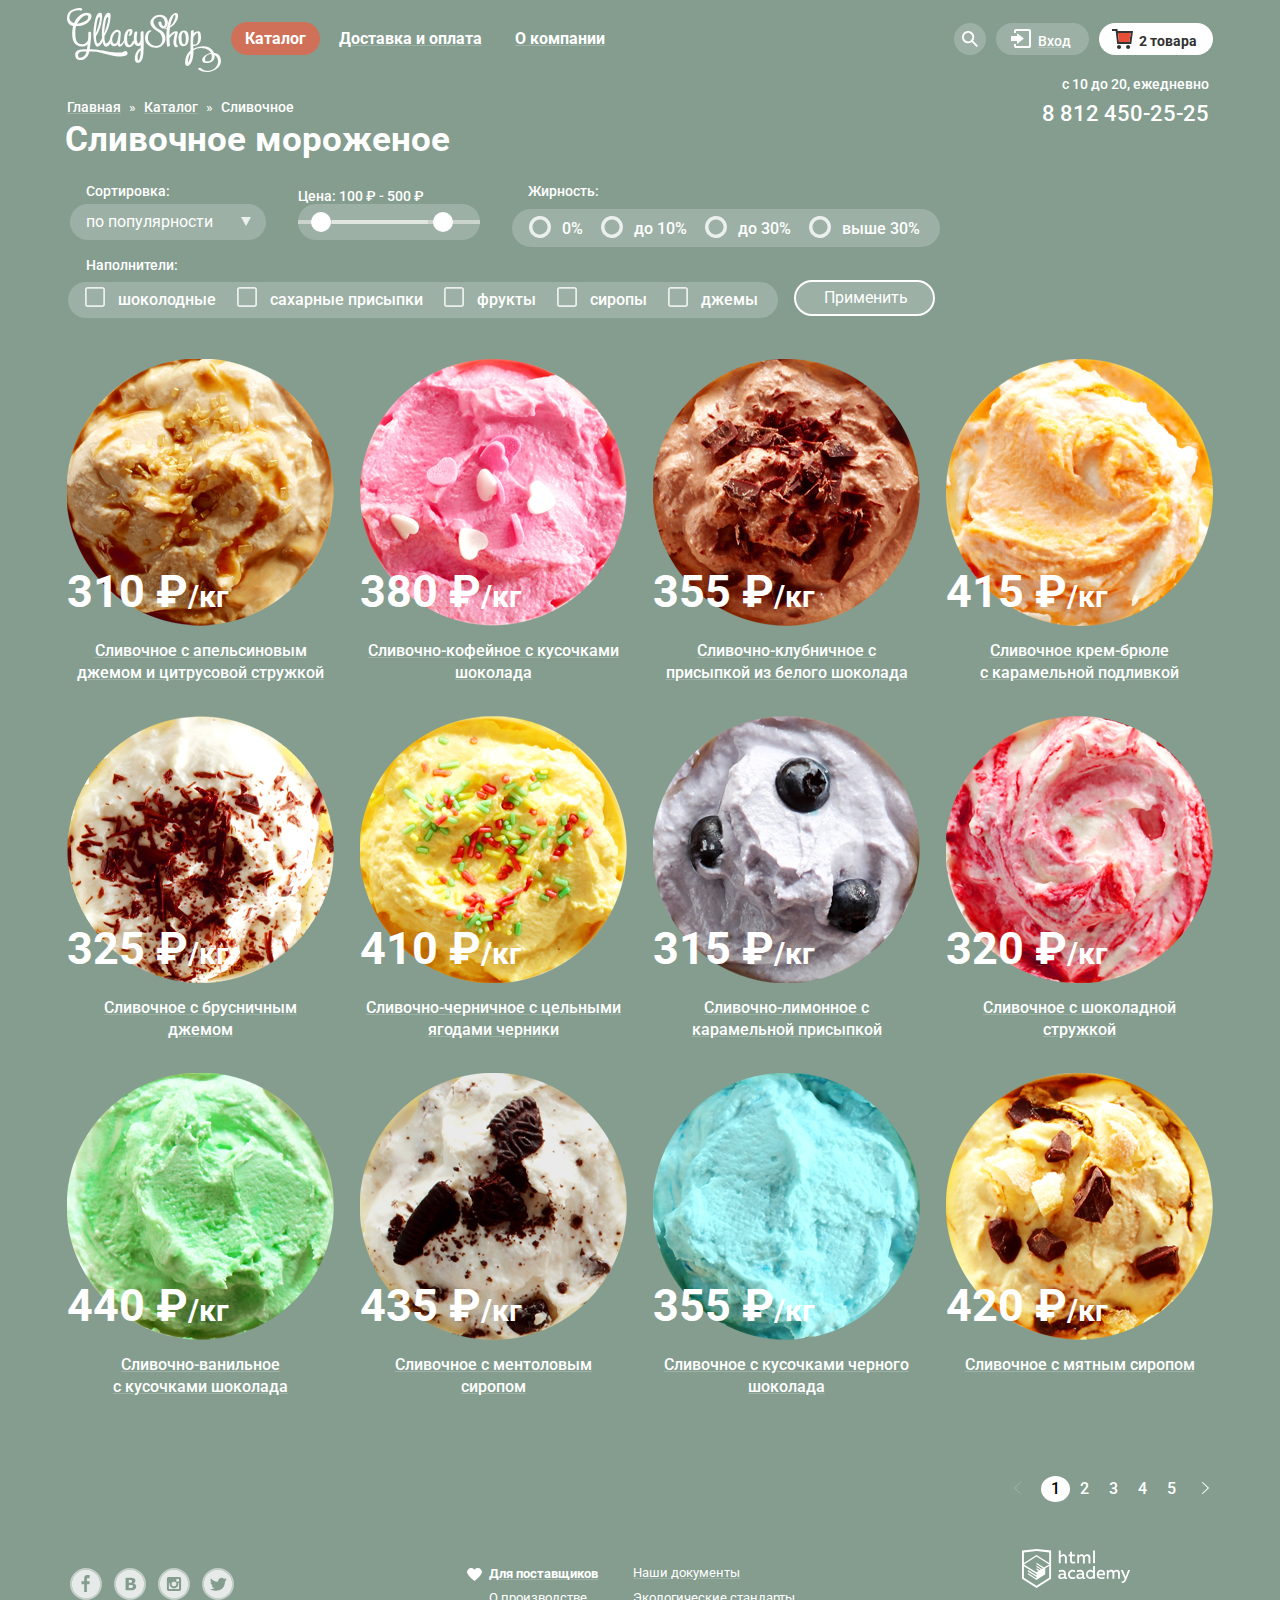
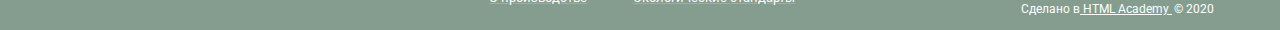
==== commit 1a50bc0b: "отправка на echo, исправил ховеры на главной странице, минифицировал css и js" ====
--- a/catalog.html
+++ b/catalog.html
@@ -5,14 +5,14 @@
   <meta charset="utf-8">
   <title>HTML Academy: Глейси</title>
   <link rel="stylesheet" href="css/normalize.css">
-  <link rel="stylesheet" href="css/styles.css">
+  <link rel="stylesheet" href="css/styles.min.css">
   <link rel="stylesheet" href="https://fonts.googleapis.com/css?family=Roboto:400,500,700&amp;subset=latin,cyrillic">
 </head>
 
 <body class="main-background-padua">
   <header class="main-navigation__container">
     <div class="header__left-container">
-      <a href="index.html"><img class="header__logo" src="./img/logo.svg" height="64" width="154" alt="Logo"></a>
+    <img class="header__logo" src="./img/logo.svg" height="64" width="154" alt="Logo">
       <nav class="header__main-navigation">
         <ul class="list__unstyled main-navigation">
           <li class="dropdown">
@@ -371,7 +371,7 @@
 
     <div class="footer__dev-container">
       <div class="footer_link-content">
-        <img class="footer__dev-img" src="img/logo-academy.svg" width="108" height="39" alt="">
+        <a href="https://htmlacademy.ru/intensive/htmlcss"><img class="footer__dev-img" src="img/logo-academy.svg" width="108" height="39" alt=""></a>
         <p class="footer_text-dev">Сделано в<a class="footer_link-dev link__hovered-color" href="https://htmlacademy.ru/intensive/htmlcss">
             HTML Academy </a> &copy; 2020</p>
       </div>
--- a/css/styles.min.css
+++ b/css/styles.min.css
@@ -0,0 +1 @@
+:root{--padua:#849d8f;--blue-bayoux:#9d8b84;--bali-hai:#8996a6;--ford-dark-charcoal:#323232;--floral-white:#f8f7f4;--white:#fff;--input-border-color:#d3d3d2;--black:black;--background-gray:rgba(255,255,255,0.2);--mandys-pink:#ffbc9e;--button-box-shadow-color:rgba(172,16,0,0.64);--button-background-gradient-main:#f26843;--button-background-gradient-second:#e74a35;--cinnabar:#e84d37;--main-menu-active:#d07058;--very-dark-gray:#5a5a5a;--slider-hover:rgba(255,255,255,0.4);--menu-item-border:rgba(50,50,50,0.2);--menu-item-hover:#fbded7;--menu-item-current:#f6b5a5;--input-active:rgba(46,136,228,0.52);--snow:#f9f9f9;--slider-background-gradient:rgba(215,242,227,1);--slider-background:rgba(255,255,255,0.75);--form-box-shadow:rgba(0,0,0,0.4);--shopping-basket-border:#cacac7;--catalog-item-hover-bg:rgba(0,0,0,0.2);--slider-track:rgba(248,247,244,0.5)}body{width:1200px;margin:auto;font-family:"Roboto",Arial,sans-serif;font-size:16px;line-height:18px;font-weight:500}.content{display:grid;grid-template-columns:100%;grid-template-rows:229px 324px 306px 220px;gap:40px 1px;padding:10px 27px 0 27px;z-index:99999}.main-background-padua{background-color:var(--padua)}.main-background-blue-bayoux{background-color:var(--blue-bayoux)}.main-background-bali-hai{background-color:var(--bali-hai)}.custom-input{background:var(--white);border:1px solid var(--input-border-color);box-sizing:border-box;border-radius:4px;font-weight:bold;font-size:16px;line-height:20px;color:var(--ford-dark-charcoal)}fieldset{border:0}.custom-button{padding:0;margin:0;background:linear-gradient(180deg,var(--button-background-gradient-main) 0,var(--button-background-gradient-second) 100%);box-shadow:0 2px 2px var(--button-box-shadow-color);border-radius:70px;border-color:transparent;display:inline-block;color:var(--white)}.custom-button:hover{background:linear-gradient(0,var(--background-gray),var(--background-gray)),linear-gradient(180deg,var(--button-background-gradient-main) 0,var(--button-background-gradient-second) 100%)}.link-decoration{text-decoration:underline;text-decoration-color:var(--background-gray);font-weight:500;font-size:14px;line-height:16px;color:var(--white)}.link-decoration_inactive{font-weight:500;font-size:14px;line-height:16px;color:var(--white)}.link__hovered-color:hover{color:var(--mandys-pink)}.link__blog-hover:hover{color:var(--cinnabar)}.visually-hidden{position:absolute;width:1px;height:1px;border:0;clip:rect(0 0 0 0);overflow:hidden}.main-navigation__container{display:grid;grid-template-columns:3fr 1fr;grid-template-rows:1fr 45px;gap:1px 1px;grid-template-areas:". ." ". .";margin:9px 27px 0 27px}.header__info_number-text{font-size:22px;line-height:24px;color:var(--white);text-decoration:none;margin-bottom:2px}.header__info_work{align-items:flex-end;padding-right:4px;padding-top:10px}.header__info_work-time{font-size:14px;line-height:16px;color:var(--white);margin:0 0 10px 0}.header__user-navigation_upper-right{display:flex;align-items:center;margin-bottom:5px}.header__user-navigation_upper-right div:not(:last-child){margin-right:10px}.header__user-navigation_container-icon{display:flex;align-content:space-between;height:32px;background:var(--background-gray);border-radius:20px;font-style:normal;font-weight:500;font-size:14px;line-height:16px;justify-content:center}.header__user-navigation_container-text{color:var(--white);display:flex;align-items:center;text-decoration:none;padding-top:5px}.catalog__navigation{display:flex;align-items:flex-end;margin-top:20px;font-style:normal;font-weight:normal;font-size:14px;line-height:16px;display:flex;align-items:center;color:#fff}.catalog__navigation .catalog__navigation_item:not(:first-child){margin-left:8px}.header__info{display:flex;flex-direction:column;justify-content:center;align-items:flex-end}.header__right-container{display:flex;flex-direction:column;justify-content:center;align-items:flex-end}.header__left-container{display:flex;align-items:center}.list__unstyled{list-style-type:none}.list__horizonatal-item{display:inline}.unsorted-list{margin:0;padding:0}.header__user-navigation{font-size:16px;line-height:18px}.header__main-navigation{margin-bottom:5px}.main-navigation .list__horizonatal-item{margin-left:5px}.main-navigation{padding:0;display:grid;grid-template-columns:.5fr 1fr 1fr;grid-template-rows:1fr;margin:0 0 0 10px}.header__logo{position:relative;top:-1px}.main-navigation__menu-item-link{color:var(--white);font-style:normal;font-weight:bold;font-size:16px;line-height:18px;padding:10px 14px}.main-navigation__menu-item{font-weight:normal;font-size:14px;line-height:16px;color:var(--black)}.main-navigation__submenu-item{font-style:normal;font-weight:normal;font-size:14px;line-height:16px;white-space:nowrap}.main-navigation__submenu-item:hover{background-color:var(--menu-item-hover)}.main-navigation__submenu-item_new{font-weight:bold;font-size:14px;line-height:18px;color:var(--black);border:1px solid var(--menu-item-border)}.menu-item-link__dropdown{color:white;border:0;cursor:pointer}.dropdown{position:relative;display:inline-block}.dropdown-content{display:none;position:absolute;background-color:var(--snow);min-width:143px;z-index:1;left:-8px;top:30px}.dropdown-content .dropdown__submenu-item{color:black;padding:8px 21px;text-decoration:none;display:block}.dropdown-content .dropdown__submenu-item:hover{background-color:var(--menu-item-hover)}.dropdown:hover .dropdown-content{display:block}.dropdown:hover .menu-item-link__dropdown{text-decoration:none;color:var(--black);border-radius:26px;background-color:var(--white)}.header__user-navigation_search_form{display:none;justify-content:center;align-items:center;position:absolute;background-color:var(--snow);min-width:160px;z-index:1}.header__user-navigation_search{position:relative}.header__user-navigation_search-container:hover .header__user-navigation_search_form{display:grid}.header__user-navigation_search>.i-search:hover{background-image:url(../img/icons/i-search-black.svg);background-color:var(--white)}.search-form_input{width:311px;height:44px;left:135px;top:79px;font-weight:normal;font-size:14px;line-height:16px;padding-left:15px;background:var(--white);border:1px solid var(--input-border-color);box-sizing:border-box;border-radius:4px}.header__user-navigation_search_form{width:341px;height:84px;right:580px;top:60px;background:var(--floral-white);box-shadow:0 20px 20px var(--form-box-shadow);border-radius:4px}.header__user-navigation_login-form{display:none;grid-template-columns:1fr;grid-template-rows:1fr 1fr 1fr;gap:20px 1px;align-items:center;position:absolute;top:35px;right:5px;padding:18px 20px 22px 15px;background:var(--floral-white);box-shadow:0 20px 20px var(--form-box-shadow);border-radius:4px;z-index:99999}.login-form__links-container{display:flex;flex-direction:column;margin-left:20px}.login-form__links-container>.login-form__links:not(:first-child){margin-top:5px}.login-form__down-container{display:flex;justify-content:center;align-items:center;position:relative}.login-form_btn-submit{width:103px;height:44px;font-weight:bold;font-size:18px;line-height:16px}.login-form__links{font-weight:normal;font-size:13px;line-height:15px;text-decoration:underline;display:flex;align-items:center;white-space:nowrap;color:var(--ford-dark-charcoal)}.header__user-navigation_shopping-basket_not-empty{padding:0 16px;background-color:var(--white)}.header__user-navigation_shopping-basket_empty{padding:0 16px}.header__user-navigation_shopping-basket_not-empty>.header__user-navigation_container-text{color:var(--ford-dark-charcoal);font-weight:bold;font-size:14px;line-height:16px}.header__user-navigation_shopping-basket{position:relative}.header__user-navigation_shopping-basket:hover>.shopping-basket__form{display:flex}.shopping-basket__form{display:none;flex-direction:column;justify-content:center;align-items:center;position:absolute;background-color:var(--snow);z-index:1;top:40px;right:0;padding:18px 14px 0 20px}.shopping-basket__items-container{display:flex;flex-direction:row;align-items:center;font-size:13px;line-height:16px;padding-bottom:15px}.shopping-basket__items-container_image{display:flex;justify-content:center;margin-left:9px}.shopping-basket__grid-container>.shopping-basket__items-container:not(:first-child){margin-top:20px}.shopping-basket__list-style{list-style-type:none;padding:0;align-items:flex-start;margin:0 8px 2px 0}.shopping-basket__list-container{padding:0 0 2px 0;border-bottom:solid 1px}.shopping-basket__item{align-self:center}.shopping-basket__item_image{margin-left:9px}.shopping-basket__item_name{font-style:normal;font-weight:normal;font-size:13px;line-height:16px;display:flex;align-items:center;margin-left:13px;width:216px}.shopping-basket__item_price{margin-left:31px;white-space:nowrap}.shopping-basket__item_price-total{margin-left:26px;white-space:nowrap}.shopping-basket__row-container{display:flex;flex-direction:row}.shopping-basket__table-container{padding-bottom:20px;padding-top:5px}.shopping-basket__footer{display:flex;justify-content:flex-end;flex-direction:column;padding-top:15px;padding-bottom:20px;align-self:flex-end}.shopping-basket__footer_total{align-self:flex-end;font-weight:bold;font-size:15px;line-height:16px}.shopping-basket__btn-remove{align-items:center;background-color:transparent;width:11px;height:11px;margin:0;padding:0;border:0;text-indent:-1000em}.shopping-basket__btn-chekout{width:172px;height:44px;margin-top:15px;font-weight:bold;font-size:18px;line-height:16px}.shopping-basket__item-price{color:#cacac7}.shopping-basket__form-container{padding:12px 0}.custom-input:focus{outline:2px solid var(--input-active)}.header__user-navigation_login-container{position:relative}.header__user-navigation_login-container:hover>.header__user-navigation_login-form{display:grid}.header__user-navigation_login-form_input{font-style:normal;font-weight:normal;font-size:14px;line-height:16px;height:44px;padding-left:15px;width:241px}.search-form_input{width:311px;height:44px;left:635px;top:79px;font-weight:normal;font-size:14px;line-height:16px;padding-left:15px;background:var(--white);border:1px solid var(--input-border-color);box-sizing:border-box;border-radius:4px}.menu-navigation__submenu-item_current{background-color:var(--menu-item-current)}.main-navigation__menu-item-link_current-page{text-decoration:none;border-radius:26px;color:var(--white);background-color:var(--main-menu-active);padding:7px 14px}.main-navigation__menu-item-link:hover{text-decoration:none;color:var(--black);border-radius:26px;background-color:var(--white)}.promo__container{display:flex;flex-direction:column;width:560px;height:229px;border-radius:16px;color:var(--white)}.promo__discription{margin:16px 0 0 0;font-family:Roboto;font-style:normal;font-weight:bold;font-size:18px;line-height:22px}.promo__heading{margin:0;font-weight:bold;font-size:35px;line-height:41px}.promo__block{display:grid;grid-template-columns:1fr 1fr;padding-top:5px;grid-column-gap:26px;z-index:1}.promo__block_content{padding-left:16px;padding-right:25px;padding-top:16px;display:flex;flex-direction:column}.promo__container_raspberry{background-image:url(../img/crimson-bg.jpg);background-repeat:no-repeat}.promo__container_chocolate{background-image:url(../img/chocolate-bg.jpg);background-repeat:no-repeat}.promo__button{align-self:flex-end;text-decoration:none;font-size:18px;line-height:24px;margin-top:42px;padding:14px 20px}.promo__button-text{padding:0 27px}.about-info__container{background-image:url(../img/wafer-pattern.png);border-radius:16px;height:306px}.about-info__content-container{padding:25px 20px}.about-info__header-text{font-style:normal;font-weight:500;font-size:24px;line-height:30px;margin:5px 0 0 5px}.about-info__list-item{display:flex;font-style:normal;font-weight:normal;font-size:16px;line-height:22px;word-wrap:normal}.about-info__list-container{display:grid;grid-template-columns:1fr 1fr;grid-column-gap:25px;grid-row-gap:10px;margin-top:15px}.news-blog__text{font-style:normal;font-weight:500;font-size:16px;line-height:22px;margin:20px 0 0 0}.news-blog__link{color:var(--ford-dark-charcoal);text-decoration-color:var(--ford-dark-charcoal);font-style:normal;font-weight:bold;font-size:24px;line-height:30px;display:flex;align-items:center;margin-top:4px}.news-blog__container{background-image:url(../img/strawberry-bg.jpg);background-repeat:no-repeat;width:100%;height:220px;left:27px;top:1626px;border-radius:16px;padding-left:20px}.mailing-subscribe__text{font-weight:normal;font-size:16px;line-height:22px;color:var(--very-dark-gray);margin:0 0 0 5px}.mailing-subscribe__container{border:6px solid transparent;border-image:url(../img/post-bg.png) 6 round;background-color:var(--floral-white);background-size:90% 90%;height:210px;width:550px;background-clip:content-box}.mailing-subscribe__input-container{display:flex;margin-top:40px;padding-left:5px}.mailing-subscribe__input{min-width:368px;padding-left:10px}.mailing-subscribe__container-content{padding:25px 16px 35px 20px}.mailing-subscribe__button{font-size:18px;line-height:24px;width:130px;height:44px;margin-left:10px}.text-content{font-family:Roboto;font-style:normal;font-weight:normal;font-size:16px;line-height:22px}.icon-bg{display:block;background-repeat:no-repeat;height:32px;width:32px;background-color:var(--background-gray);border-radius:50%;background-position:center}.social-icon{background-position:center;background-size:32px 32px;background-repeat:no-repeat;border-radius:50%;padding:22px}.icon-circle{background-repeat:no-repeat}.icon-upper-left:before{content:"";position:relative;width:24px;height:24px;float:left;right:-2px;bottom:10px;padding:24px 10px 32px 24px}.icon-circle_about{background-position:center;background-size:32px 32px;background-repeat:no-repeat;border-radius:50%}.icon-left{position:relative;background-repeat:no-repeat;background-position:center;height:24px;width:24px;left:-5px;top:4px}.i-cow:before{background:url(../img/icons/i-cow.svg) no-repeat}.i-leaf:before{background:url(../img/icons/i-leaf.svg) no-repeat}.i-temp:before{background:url(../img/icons/i-temp.svg) no-repeat}.i-icecream:before{background:url(../img/icons/i-icecream.svg) no-repeat}.i-search{background-image:url(../img/icons/i-search.svg)}.i-shop{background-image:url(../img/icons/i-shop.svg)}.i-shop-red{background-image:url(../img/icons/i-shop-red.svg)}.i-login{background-image:url(../img/icons/i-login.svg)}.i-facebook{background-image:url(../img/icons/i-facebook.svg)}.i-instagram{background-image:url(../img/icons/i-instagram.svg)}.i-vk{background-image:url(../img/icons/i-vk.svg)}.i-twitter{background-image:url(../img/icons/i-twitter.svg)}.i-heart{background-image:url(../img/icons/i-heart.svg)}.i-hit{background-image:url(../img/icons/i-hit.svg)}.i-cross{background-image:url(../img/icons/X.png)}.i-pin{background-image:url(../img/icons/pin.svg)}.i-arrow-left{background-image:url(../img/icons/icon-left-small.svg)}.i-arrow-right{background-image:url(../img/icons/icon-right-small.svg);left:16px}.pagination-arrow{background-repeat:no-repeat;margin:0;width:7px;height:12px;position:relative;align-self:flex-end}.map__image{background-image:url(../img/map.png);width:1200px;height:430px;margin-top:45px}.map__feedback-form{display:flex;flex-direction:column;float:right;margin-top:62px;margin-bottom:62px;margin-right:27px;width:303px;height:306px;background:#fefefe;border-radius:16px}.map__pinner{position:relative;border-radius:50%;background-repeat:no-repeat;padding:80px;width:80px;height:140px;top:198px;left:227px;background-position:center}.feedback__form-modal{display:flex;align-items:center;justify-content:center;position:fixed;z-index:1;padding-top:100px;left:0;top:0;width:100%;height:100%;overflow:auto;background-color:rgba(0,0,0,0.4)}.feedback__form-content .custom-input:nth-child(n+1){margin-bottom:20px}.feedback__form-content{display:flex;flex-direction:column;width:430px;height:441px;padding:0 20px;background:#f8f7f4;border-radius:6px}.feedback__form_input-template{padding-left:14px;padding-top:10px;padding-bottom:15px;font-weight:normal;font-size:16px;line-height:20px}.feedback__form_input{width:267px;height:44px}.feedback__form_textarea{width:428px;height:154px}.feedback__form-title{font-style:normal;font-weight:500;font-size:24px;line-height:28px}.feedback__form-content_header{display:grid;grid-template-columns:1fr .1fr;grid-template-rows:1fr}.feedback__form-btn_submit{width:140px;height:44px;font-weight:bold;font-size:18px;line-height:24px}.feedback__form-btn_container{display:flex;margin:25px 0;align-content:center;justify-content:flex-end}.feedback__close-btn{position:relative;align-self:center;align-items:center;background-repeat:no-repeat;background-color:transparent;width:25px;height:21px;margin:0;padding:0;border:0;text-indent:-1000em;left:33px;bottom:5px}.map__feedback-form_container{margin:31px 25px}.map__contacts{display:flex;flex-direction:column;margin-top:22px}.map__feedback-form-button{width:253px;height:43px;border-radius:70px;margin-top:30px;font-style:normal;font-weight:bold;font-size:18px;line-height:24px}.map__text-small{font-size:14px}.map__text-medium{margin:0;font-style:normal;font-weight:bold;font-size:18px;line-height:24px}.map__text-phone{margin-top:4px;text-decoration:none;color:var(--black)}.icon{background-repeat:no-repeat;background-size:32px 32px;background-position:center;display:block}.header__user-navigation_icon-hover:hover{background-color:var(--white);color:var(--black)}.header__user-navigation_icon-hover:hover>.header__user-navigation_container-text{color:var(--very-dark-gray)}.pannier__with-items{background-color:var(--white)}.pannier__with-items>.header__user-navigation_container-text{color:var(--black)}.header__user-navigation_icon-hover:hover .i-login{background-image:url(../img/icons/i-login-black.svg);background-color:var(--white)}.header__user-navigation_login:hover{background-color:var(--white)}.header__user-navigation_login{padding:0 18px}.caption__catalog-item{color:var(--white);margin:0 0 0 25px;font-style:normal;font-weight:bold;font-size:35px;line-height:41px}.decoration-disabled{text-decoration:none}.raquo{color:var(--white)}.slider__container{height:513px;position:relative;top:10px}.slider__toggle{display:grid;grid-template-columns:1fr 1fr 1fr;grid-template-rows:1fr;gap:1px 8px;position:absolute;top:562px;left:381px}.slider__background-effect{content:"";right:0;display:block;background:radial-gradient(circle,var(--white) 0,var(--slider-background-gradient) 100%);background-color:var(--slider-background);filter:blur(250px);border-radius:50%;left:50px;top:-500px;width:100%;height:100%}.slider__background-effect{overflow:auto;position:relative;z-index:-2}.slider__image-container{display:flex;height:584px}.slider__interation-content{display:flex;flex-direction:column;align-items:center;position:relative;top:-880px;left:7px}.slider__content-text{width:745px;color:var(--white);margin:50px 5px 0 0;font-style:normal;font-weight:bold;font-size:60px;line-height:60px;text-align:center}.slider__content-button{font-weight:bold;font-size:32px;line-height:44px;width:278px;margin-top:25px;margin-right:13px;padding:9px 2px;text-align:center}.slider__image{position:relative;left:275px;bottom:45px;z-index:-1}.slider__radio{cursor:pointer;height:20px;width:20px;border:2px solid var(--white);box-sizing:border-box;border-radius:50%;display:inline-block;transition:background-color}.slider__radio:hover{background-color:var(--slider-hover)}.slider__radio-active{background-color:var(--white)}.catalog-container{display:grid;grid-template-columns:1fr;padding:40px 27px 0 27px}.catalog__image-price-container{position:relative;text-align:center;color:white;z-index:-1}.catalog-container__item-price{font-size:45px;line-height:45px;color:var(--white);position:absolute;top:165px;font-weight:bold}.catalog-container__item-unit{bottom:0}.catalog-container__item-unit{font-size:30px;line-height:35px;color:var(--white)}.catalog-container__item{display:flex;flex-direction:column;position:relative}.catalog-container__item-name{position:relative;margin-top:8px;width:267px;height:44px;font-style:normal;font-weight:500;font-size:16px;line-height:22px;text-align:center}.catalog-container__item{font-size:16px;line-height:22px;color:var(--white)}.item-price-container{display:inline}.catalog-container__icon-hit{display:flex;position:absolute;bottom:210px;width:61px;height:61px;background-size:34px 27px;background-color:var(--white);border-radius:50%;background-repeat:no-repeat;background-position:center}.catalog-container__item:hover>.catalog-container__btn-show{display:block}.catalog-container__btn-show{position:absolute;display:none;top:330px;align-self:center;font-style:normal;font-weight:bold;font-size:18px;line-height:24px;padding:10px 15px}.catalog-container__item:hover:before{content:" ";position:absolute;width:290px;height:400px;bottom:-70px;left:-10px;background-color:rgba(255,255,255,0.2);border-radius:4px;z-index:-1}.catalog-hot__container{text-align:center}.catalog-hot__item-list{display:grid;grid-template-columns:repeat(4,1fr);grid-template-rows:1fr;gap:1px 25px;grid-template-areas:". . . .";margin-top:2px}.catalog__image-price-container>img{width:267px;height:267px}.catalog__list{display:grid;grid-template-columns:repeat(4,1fr);text-align:center;gap:32px 26px}.news-about-container{display:grid;grid-template-columns:1fr;grid-template-rows:1fr 1fr;gap:1px 1px;width:1146px;height:306px}.news-subscribe-blog__container{display:grid;grid-template-columns:1fr 1fr;grid-template-rows:1fr;gap:0 26px;padding-top:3px}.filter__upper-container .filter__item-container:not(:first-child){margin-left:20px}.filter__sort-container .list__horizonatal-item:not(:first-child){margin-left:16px}.filter__list .list__horizonatal-item:not(:first-child){margin-left:0}.filter__list li:not(:first-child){padding-left:19px}.filter__button-submit{padding:0 25px 0 28px;background:var(--background-gray);border:2px solid var(--white);color:var(--white);box-sizing:border-box;border-radius:20px;box-shadow:none;height:36px;text-align:center;text-decoration:none;margin-left:12px;margin-top:30px}.filter__grid-container{display:grid;grid-template-rows:1fr 1fr;margin-top:15px}.filter__item-container{margin-left:20px;padding:0 0 0 10px}.filter__text-inside{color:var(--white);font-size:16px;line-height:18px}.filter__option_text-inside{background-color:var(--background-gray)}.filter__input-with-label-container{display:flex;flex-direction:column}.filter__text-label{color:var(--white);font-size:14px;line-height:16px;padding-left:16px}.filter__text-label_price{padding:5px 0 0 0}.filter__text-label_richness{padding-top:8px}.filter__button-submit:hover{background:var(--white);border-radius:20px;color:var(--ford-dark-charcoal)}.filter__button-submit:active{border-radius:20px;border-color:var(--ford-dark-charcoal);color:var(--ford-dark-charcoal);outline:0;background:linear-gradient(180deg,var(--ford-dark-charcoal) 0,var(--white) 10%)}.filter__price-range{padding:0}.filter__input-sort{-moz-appearance:none;-webkit-appearance:none;outline:0;border-radius:20px;width:196px;height:36px;line-height:18px;padding-left:16px;margin-top:5px;color:var(--white);background-image:url(../img/icons/arrow-white.svg);background-size:.6em;background-position:92% center;background-repeat:no-repeat;background-color:var(--background-gray);border:0}.filter__input-sort:hover{background-image:url(../img/icons/arrow-black.svg);color:var(--ford-dark-charcoal)}.filter__bordered-background{background:var(--background-gray);border-radius:20px}.filter__bordered-background{display:inline-flex;align-items:center;height:36px;padding:0 20px 0 15px}.filter__sort-container{padding:2px 20px 0 15px;margin:10px 0 0 0}.filter__radio-checkbox{position:absolute;z-index:-1;opacity:0;margin:10px 0 0 20px}.filter__radio-checkbox+label{position:relative;padding:0 0 0 35px;cursor:pointer}.filter__radio-checkbox+label:after{content:"";position:relative;width:24px;height:22px}.filter__list{margin:0;position:relative;top:9px;left:-2px}input[type="radio"]+label:before{content:"";position:absolute;top:-3px;left:2px;width:24px;height:22px;background-image:url(../img/icons/radio-off.svg);background-repeat:no-repeat}input[type="radio"]:checked+label:before{background-image:url(../img/icons/radio-on.svg);background-repeat:no-repeat}input[type="checkbox"]+label:before{content:"";position:absolute;top:-3px;left:2px;width:24px;height:22px;background-image:url(../img/icons/checkbox-off.svg);background-repeat:no-repeat}input[type="checkbox"]:checked+label:before{background-image:url(../img/icons/checkbox-on.svg);background-repeat:no-repeat}.filter__line-container{display:inline-flex;align-items:center}.footer__container{padding:0 24px;height:16px;display:grid;grid-template-columns:1fr 1fr 1fr;grid-template-rows:1fr;gap:1px 1px;grid-template-areas:". . ."}.footer__top-bordered{border-top:1px solid var(--background-gray)}.footer_link{font-style:normal;font-weight:normal;font-size:13px;line-height:18px;position:relative}.footer_link-bold{font-weight:bold}.footer_text-dev{color:var(--white);font-style:normal;font-weight:normal;font-size:12px;line-height:18px;margin-right:2px;margin-top:20px}.footer_link-dev{color:var(--white);font-style:normal;font-weight:normal;font-size:12px;line-height:18px;margin:0 2px 0 0}.footer__social-links-container{padding:0;display:grid;grid-template-columns:repeat(4,1fr);grid-template-rows:1fr;margin-top:23px}.footer__about-links-container{margin-top:32px;padding-left:41px;display:grid;grid-template-columns:130px 1fr;grid-template-rows:25px 1fr;grid-column-gap:14px}.footer_link-content{display:flex;flex-direction:column}.footer__dev-container{display:flex;align-items:flex-end;flex-direction:column}.footer__dev-img{position:relative;margin-top:5px;top:12px;left:1px}.footer__container-centered{display:flex;align-items:center;justify-content:center}.footer__container-left{display:flex;align-items:center;justify-content:flex-start}.icon-write::before{content:"";position:absolute;height:24px;width:24px;left:-22px;top:2px;background:url(../img/icons/i-heart.svg);background-repeat:no-repeat}.pagination{display:flex}.pagination__list-container{display:flex;align-items:center;flex-direction:row;align-self:flex-end;margin-left:27px;margin-bottom:30px}.pagination__container{display:flex;justify-content:flex-end;margin-top:78px}.pagination .pagination__link{color:var(--white);float:left;padding:4px 10px;text-decoration:none;font-size:16px;line-height:18px}.pagination .pagination__arrow_inactive{color:var(--background-gray);pointer-events:none}.pagination .pagination__link.pagination__link-active{background-color:var(--white);border-radius:50%;color:var(--black)}.pagination .pagination__link:hover:not(.pagination__link-active){background-color:var(--background-gray);border-radius:50%}.filter__doubled_slider-container{background:rgba(255,255,255,0.2);border-radius:20px}.filter__price-range{width:130px;padding-left:0;padding-right:0;vertical-align:middle;background:0;border:0;-webkit-appearance:none}.filter__price-range_second{width:148px;margin-left:-100px}.filter__price-range:focus{outline:0}.filter__price-range::-webkit-slider-runnable-track{width:100%;height:4px;background:var(--slider-track)}.filter__price-range::-webkit-slider-thumb{width:20px;height:20px;margin-top:-8px;margin-left:-1px;background:var(--white);border-radius:50%;cursor:pointer;-webkit-appearance:none}.filter__price-range::-webkit-slider-thumb:hover{width:22px;height:22px;margin-top:-8px;margin-left:-1px}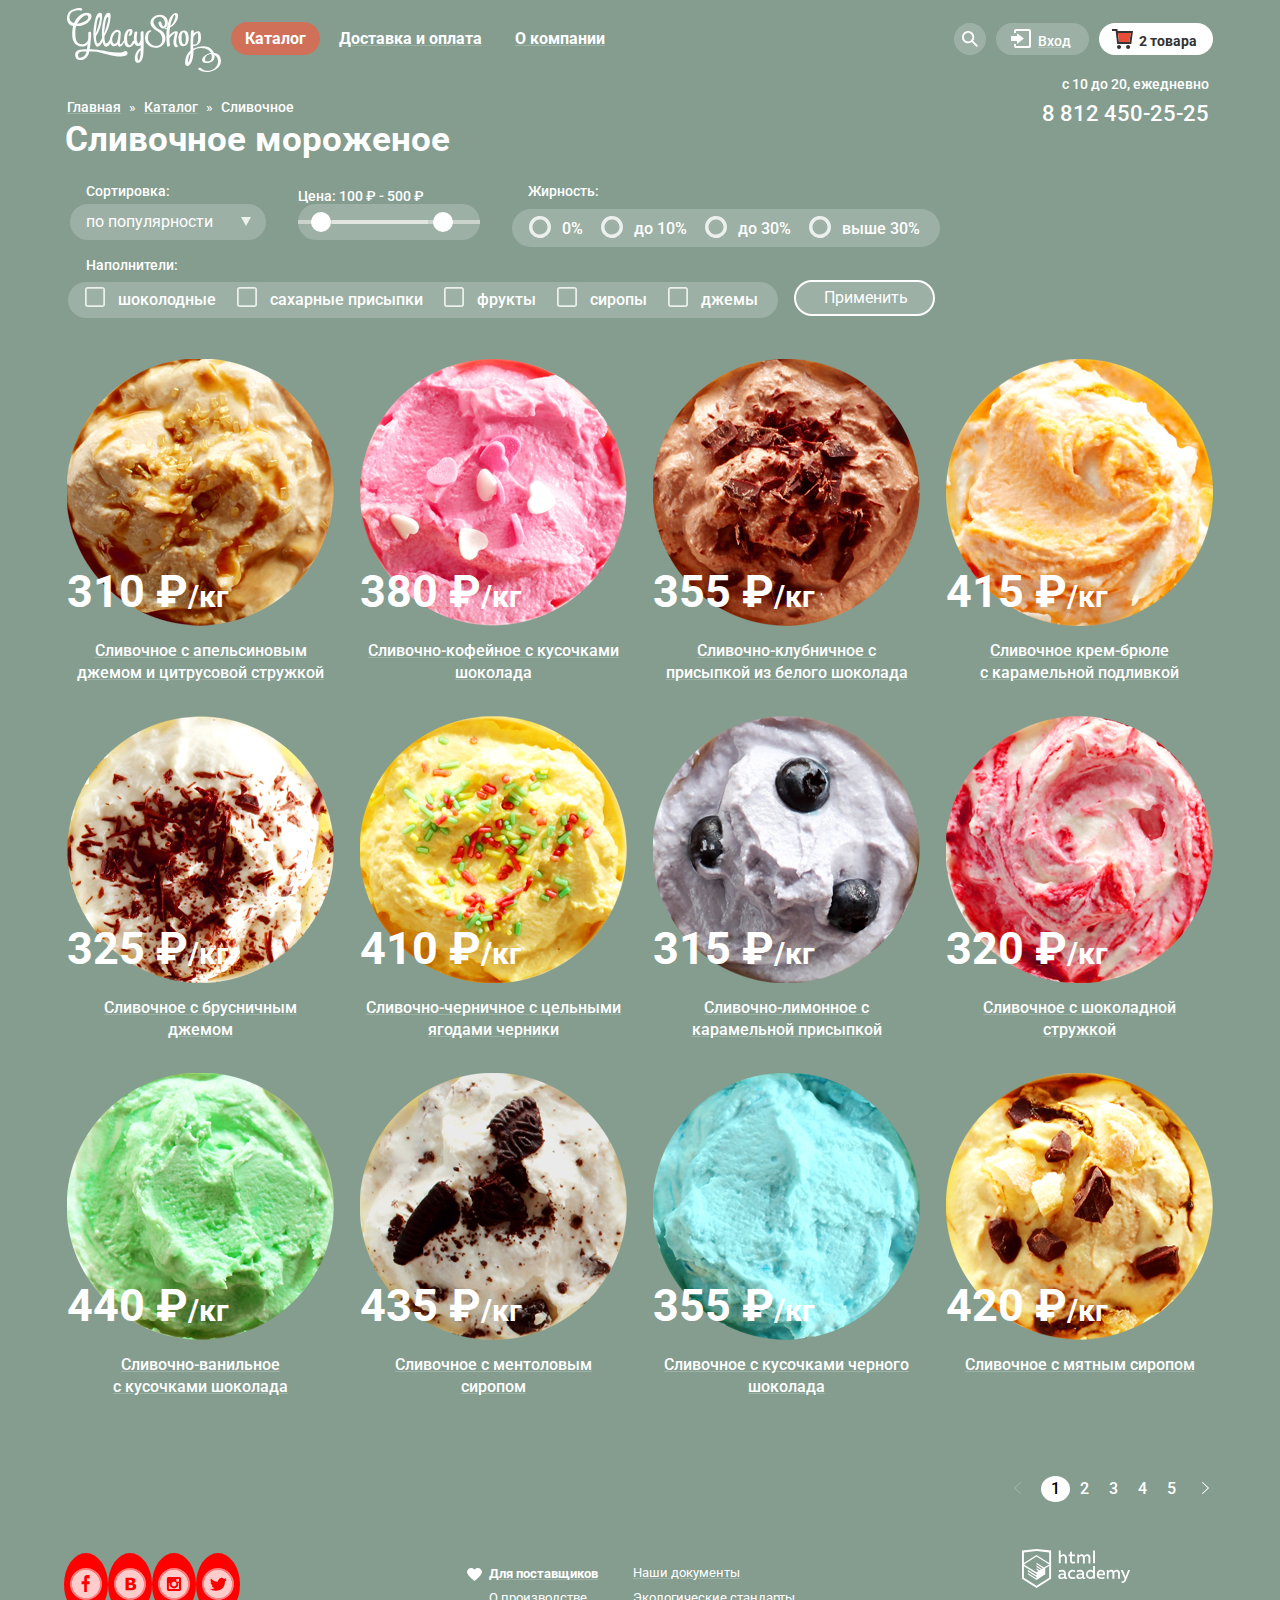
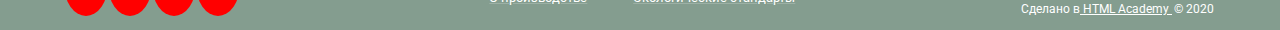
==== commit bffbc246: "Исправил ошибку с всплывающими окнами" ====
--- a/catalog.html
+++ b/catalog.html
@@ -15,9 +15,9 @@
     <img class="header__logo" src="./img/logo.svg" height="64" width="154" alt="Logo">
       <nav class="header__main-navigation">
         <ul class="list__unstyled main-navigation">
-          <li class="dropdown">
+          <li class="dropdown dropdown__helper dropdown__helper-catalog">
             <a href="catalog.html"
-              class="main-navigation__menu-item-link menu-item-link__dropdown main-navigation__menu-item-link_current-page">Каталог</a>
+              class="main-navigation__menu-item-link menu-item-link__dropdown main-navigation__menu-item-link_current-page dropdown-form__helper">Каталог</a>
             <div class="dropdown-content">
               <a class="dropdown__submenu-item main-navigation__submenu-item main-navigation__submenu-item_new"
                 href="#">Новинки</a>
@@ -40,7 +40,7 @@
     <div class="header__right-container">
       <div class="header__user-navigation_upper-right">
         <div class="header__user-navigation_search-container">
-          <a class="header__user-navigation_search" href="">
+          <a class="header__user-navigation_search dropdown-form__helper dropdown__helper dropdown__helper-search" href="">
             <span class="i-search icon-bg"></span>
           </a>
           <div class="header__user-navigation_search_form">
@@ -51,7 +51,7 @@
 
         <div class="header__user-navigation_login-container">
           <a id="login-link" href=""
-            class="link-decoration header__user-navigation_container-icon header__user-navigation_icon-hover header__user-navigation_login">
+            class="link-decoration header__user-navigation_container-icon header__user-navigation_icon-hover header__user-navigation_login dropdown__helper dropdown__helper-login">
             <span class="i-login icon-left"></span><span class="header__user-navigation_container-text">Вход</span>
           </a>
           <form action="post" class="header__user-navigation_login-form">
@@ -71,7 +71,7 @@
 
         <div class="header__user-navigation_shopping-basket">
           <a href=""
-            class="header__user-navigation_container-icon decoration-disabled header__user-navigation_shopping-basket_not-empty"><span
+            class="header__user-navigation_container-icon decoration-disabled header__user-navigation_shopping-basket_not-empty dropdown-form__helper dropdown__helper dropdown__helper-login"><span
               class="i-shop-red icon-left"></span><span class="header__user-navigation_container-text">2
               товара</span></a>
               <form id="shop_popup" class="shopping-basket__form">
--- a/css/styles.min.css
+++ b/css/styles.min.css
@@ -1 +1,6 @@
-:root{--padua:#849d8f;--blue-bayoux:#9d8b84;--bali-hai:#8996a6;--ford-dark-charcoal:#323232;--floral-white:#f8f7f4;--white:#fff;--input-border-color:#d3d3d2;--black:black;--background-gray:rgba(255,255,255,0.2);--mandys-pink:#ffbc9e;--button-box-shadow-color:rgba(172,16,0,0.64);--button-background-gradient-main:#f26843;--button-background-gradient-second:#e74a35;--cinnabar:#e84d37;--main-menu-active:#d07058;--very-dark-gray:#5a5a5a;--slider-hover:rgba(255,255,255,0.4);--menu-item-border:rgba(50,50,50,0.2);--menu-item-hover:#fbded7;--menu-item-current:#f6b5a5;--input-active:rgba(46,136,228,0.52);--snow:#f9f9f9;--slider-background-gradient:rgba(215,242,227,1);--slider-background:rgba(255,255,255,0.75);--form-box-shadow:rgba(0,0,0,0.4);--shopping-basket-border:#cacac7;--catalog-item-hover-bg:rgba(0,0,0,0.2);--slider-track:rgba(248,247,244,0.5)}body{width:1200px;margin:auto;font-family:"Roboto",Arial,sans-serif;font-size:16px;line-height:18px;font-weight:500}.content{display:grid;grid-template-columns:100%;grid-template-rows:229px 324px 306px 220px;gap:40px 1px;padding:10px 27px 0 27px;z-index:99999}.main-background-padua{background-color:var(--padua)}.main-background-blue-bayoux{background-color:var(--blue-bayoux)}.main-background-bali-hai{background-color:var(--bali-hai)}.custom-input{background:var(--white);border:1px solid var(--input-border-color);box-sizing:border-box;border-radius:4px;font-weight:bold;font-size:16px;line-height:20px;color:var(--ford-dark-charcoal)}fieldset{border:0}.custom-button{padding:0;margin:0;background:linear-gradient(180deg,var(--button-background-gradient-main) 0,var(--button-background-gradient-second) 100%);box-shadow:0 2px 2px var(--button-box-shadow-color);border-radius:70px;border-color:transparent;display:inline-block;color:var(--white)}.custom-button:hover{background:linear-gradient(0,var(--background-gray),var(--background-gray)),linear-gradient(180deg,var(--button-background-gradient-main) 0,var(--button-background-gradient-second) 100%)}.link-decoration{text-decoration:underline;text-decoration-color:var(--background-gray);font-weight:500;font-size:14px;line-height:16px;color:var(--white)}.link-decoration_inactive{font-weight:500;font-size:14px;line-height:16px;color:var(--white)}.link__hovered-color:hover{color:var(--mandys-pink)}.link__blog-hover:hover{color:var(--cinnabar)}.visually-hidden{position:absolute;width:1px;height:1px;border:0;clip:rect(0 0 0 0);overflow:hidden}.main-navigation__container{display:grid;grid-template-columns:3fr 1fr;grid-template-rows:1fr 45px;gap:1px 1px;grid-template-areas:". ." ". .";margin:9px 27px 0 27px}.header__info_number-text{font-size:22px;line-height:24px;color:var(--white);text-decoration:none;margin-bottom:2px}.header__info_work{align-items:flex-end;padding-right:4px;padding-top:10px}.header__info_work-time{font-size:14px;line-height:16px;color:var(--white);margin:0 0 10px 0}.header__user-navigation_upper-right{display:flex;align-items:center;margin-bottom:5px}.header__user-navigation_upper-right div:not(:last-child){margin-right:10px}.header__user-navigation_container-icon{display:flex;align-content:space-between;height:32px;background:var(--background-gray);border-radius:20px;font-style:normal;font-weight:500;font-size:14px;line-height:16px;justify-content:center}.header__user-navigation_container-text{color:var(--white);display:flex;align-items:center;text-decoration:none;padding-top:5px}.catalog__navigation{display:flex;align-items:flex-end;margin-top:20px;font-style:normal;font-weight:normal;font-size:14px;line-height:16px;display:flex;align-items:center;color:#fff}.catalog__navigation .catalog__navigation_item:not(:first-child){margin-left:8px}.header__info{display:flex;flex-direction:column;justify-content:center;align-items:flex-end}.header__right-container{display:flex;flex-direction:column;justify-content:center;align-items:flex-end}.header__left-container{display:flex;align-items:center}.list__unstyled{list-style-type:none}.list__horizonatal-item{display:inline}.unsorted-list{margin:0;padding:0}.header__user-navigation{font-size:16px;line-height:18px}.header__main-navigation{margin-bottom:5px}.main-navigation .list__horizonatal-item{margin-left:5px}.main-navigation{padding:0;display:grid;grid-template-columns:.5fr 1fr 1fr;grid-template-rows:1fr;margin:0 0 0 10px}.header__logo{position:relative;top:-1px}.main-navigation__menu-item-link{color:var(--white);font-style:normal;font-weight:bold;font-size:16px;line-height:18px;padding:10px 14px}.main-navigation__menu-item{font-weight:normal;font-size:14px;line-height:16px;color:var(--black)}.main-navigation__submenu-item{font-style:normal;font-weight:normal;font-size:14px;line-height:16px;white-space:nowrap}.main-navigation__submenu-item:hover{background-color:var(--menu-item-hover)}.main-navigation__submenu-item_new{font-weight:bold;font-size:14px;line-height:18px;color:var(--black);border:1px solid var(--menu-item-border)}.menu-item-link__dropdown{color:white;border:0;cursor:pointer}.dropdown{position:relative;display:inline-block}.dropdown-content{display:none;position:absolute;background-color:var(--snow);min-width:143px;z-index:1;left:-8px;top:30px}.dropdown-content .dropdown__submenu-item{color:black;padding:8px 21px;text-decoration:none;display:block}.dropdown-content .dropdown__submenu-item:hover{background-color:var(--menu-item-hover)}.dropdown:hover .dropdown-content{display:block}.dropdown:hover .menu-item-link__dropdown{text-decoration:none;color:var(--black);border-radius:26px;background-color:var(--white)}.header__user-navigation_search_form{display:none;justify-content:center;align-items:center;position:absolute;background-color:var(--snow);min-width:160px;z-index:1}.header__user-navigation_search{position:relative}.header__user-navigation_search-container:hover .header__user-navigation_search_form{display:grid}.header__user-navigation_search>.i-search:hover{background-image:url(../img/icons/i-search-black.svg);background-color:var(--white)}.search-form_input{width:311px;height:44px;left:135px;top:79px;font-weight:normal;font-size:14px;line-height:16px;padding-left:15px;background:var(--white);border:1px solid var(--input-border-color);box-sizing:border-box;border-radius:4px}.header__user-navigation_search_form{width:341px;height:84px;right:580px;top:60px;background:var(--floral-white);box-shadow:0 20px 20px var(--form-box-shadow);border-radius:4px}.header__user-navigation_login-form{display:none;grid-template-columns:1fr;grid-template-rows:1fr 1fr 1fr;gap:20px 1px;align-items:center;position:absolute;top:35px;right:5px;padding:18px 20px 22px 15px;background:var(--floral-white);box-shadow:0 20px 20px var(--form-box-shadow);border-radius:4px;z-index:99999}.login-form__links-container{display:flex;flex-direction:column;margin-left:20px}.login-form__links-container>.login-form__links:not(:first-child){margin-top:5px}.login-form__down-container{display:flex;justify-content:center;align-items:center;position:relative}.login-form_btn-submit{width:103px;height:44px;font-weight:bold;font-size:18px;line-height:16px}.login-form__links{font-weight:normal;font-size:13px;line-height:15px;text-decoration:underline;display:flex;align-items:center;white-space:nowrap;color:var(--ford-dark-charcoal)}.header__user-navigation_shopping-basket_not-empty{padding:0 16px;background-color:var(--white)}.header__user-navigation_shopping-basket_empty{padding:0 16px}.header__user-navigation_shopping-basket_not-empty>.header__user-navigation_container-text{color:var(--ford-dark-charcoal);font-weight:bold;font-size:14px;line-height:16px}.header__user-navigation_shopping-basket{position:relative}.header__user-navigation_shopping-basket:hover>.shopping-basket__form{display:flex}.shopping-basket__form{display:none;flex-direction:column;justify-content:center;align-items:center;position:absolute;background-color:var(--snow);z-index:1;top:40px;right:0;padding:18px 14px 0 20px}.shopping-basket__items-container{display:flex;flex-direction:row;align-items:center;font-size:13px;line-height:16px;padding-bottom:15px}.shopping-basket__items-container_image{display:flex;justify-content:center;margin-left:9px}.shopping-basket__grid-container>.shopping-basket__items-container:not(:first-child){margin-top:20px}.shopping-basket__list-style{list-style-type:none;padding:0;align-items:flex-start;margin:0 8px 2px 0}.shopping-basket__list-container{padding:0 0 2px 0;border-bottom:solid 1px}.shopping-basket__item{align-self:center}.shopping-basket__item_image{margin-left:9px}.shopping-basket__item_name{font-style:normal;font-weight:normal;font-size:13px;line-height:16px;display:flex;align-items:center;margin-left:13px;width:216px}.shopping-basket__item_price{margin-left:31px;white-space:nowrap}.shopping-basket__item_price-total{margin-left:26px;white-space:nowrap}.shopping-basket__row-container{display:flex;flex-direction:row}.shopping-basket__table-container{padding-bottom:20px;padding-top:5px}.shopping-basket__footer{display:flex;justify-content:flex-end;flex-direction:column;padding-top:15px;padding-bottom:20px;align-self:flex-end}.shopping-basket__footer_total{align-self:flex-end;font-weight:bold;font-size:15px;line-height:16px}.shopping-basket__btn-remove{align-items:center;background-color:transparent;width:11px;height:11px;margin:0;padding:0;border:0;text-indent:-1000em}.shopping-basket__btn-chekout{width:172px;height:44px;margin-top:15px;font-weight:bold;font-size:18px;line-height:16px}.shopping-basket__item-price{color:#cacac7}.shopping-basket__form-container{padding:12px 0}.custom-input:focus{outline:2px solid var(--input-active)}.header__user-navigation_login-container{position:relative}.header__user-navigation_login-container:hover>.header__user-navigation_login-form{display:grid}.header__user-navigation_login-form_input{font-style:normal;font-weight:normal;font-size:14px;line-height:16px;height:44px;padding-left:15px;width:241px}.search-form_input{width:311px;height:44px;left:635px;top:79px;font-weight:normal;font-size:14px;line-height:16px;padding-left:15px;background:var(--white);border:1px solid var(--input-border-color);box-sizing:border-box;border-radius:4px}.menu-navigation__submenu-item_current{background-color:var(--menu-item-current)}.main-navigation__menu-item-link_current-page{text-decoration:none;border-radius:26px;color:var(--white);background-color:var(--main-menu-active);padding:7px 14px}.main-navigation__menu-item-link:hover{text-decoration:none;color:var(--black);border-radius:26px;background-color:var(--white)}.promo__container{display:flex;flex-direction:column;width:560px;height:229px;border-radius:16px;color:var(--white)}.promo__discription{margin:16px 0 0 0;font-family:Roboto;font-style:normal;font-weight:bold;font-size:18px;line-height:22px}.promo__heading{margin:0;font-weight:bold;font-size:35px;line-height:41px}.promo__block{display:grid;grid-template-columns:1fr 1fr;padding-top:5px;grid-column-gap:26px;z-index:1}.promo__block_content{padding-left:16px;padding-right:25px;padding-top:16px;display:flex;flex-direction:column}.promo__container_raspberry{background-image:url(../img/crimson-bg.jpg);background-repeat:no-repeat}.promo__container_chocolate{background-image:url(../img/chocolate-bg.jpg);background-repeat:no-repeat}.promo__button{align-self:flex-end;text-decoration:none;font-size:18px;line-height:24px;margin-top:42px;padding:14px 20px}.promo__button-text{padding:0 27px}.about-info__container{background-image:url(../img/wafer-pattern.png);border-radius:16px;height:306px}.about-info__content-container{padding:25px 20px}.about-info__header-text{font-style:normal;font-weight:500;font-size:24px;line-height:30px;margin:5px 0 0 5px}.about-info__list-item{display:flex;font-style:normal;font-weight:normal;font-size:16px;line-height:22px;word-wrap:normal}.about-info__list-container{display:grid;grid-template-columns:1fr 1fr;grid-column-gap:25px;grid-row-gap:10px;margin-top:15px}.news-blog__text{font-style:normal;font-weight:500;font-size:16px;line-height:22px;margin:20px 0 0 0}.news-blog__link{color:var(--ford-dark-charcoal);text-decoration-color:var(--ford-dark-charcoal);font-style:normal;font-weight:bold;font-size:24px;line-height:30px;display:flex;align-items:center;margin-top:4px}.news-blog__container{background-image:url(../img/strawberry-bg.jpg);background-repeat:no-repeat;width:100%;height:220px;left:27px;top:1626px;border-radius:16px;padding-left:20px}.mailing-subscribe__text{font-weight:normal;font-size:16px;line-height:22px;color:var(--very-dark-gray);margin:0 0 0 5px}.mailing-subscribe__container{border:6px solid transparent;border-image:url(../img/post-bg.png) 6 round;background-color:var(--floral-white);background-size:90% 90%;height:210px;width:550px;background-clip:content-box}.mailing-subscribe__input-container{display:flex;margin-top:40px;padding-left:5px}.mailing-subscribe__input{min-width:368px;padding-left:10px}.mailing-subscribe__container-content{padding:25px 16px 35px 20px}.mailing-subscribe__button{font-size:18px;line-height:24px;width:130px;height:44px;margin-left:10px}.text-content{font-family:Roboto;font-style:normal;font-weight:normal;font-size:16px;line-height:22px}.icon-bg{display:block;background-repeat:no-repeat;height:32px;width:32px;background-color:var(--background-gray);border-radius:50%;background-position:center}.social-icon{background-position:center;background-size:32px 32px;background-repeat:no-repeat;border-radius:50%;padding:22px}.icon-circle{background-repeat:no-repeat}.icon-upper-left:before{content:"";position:relative;width:24px;height:24px;float:left;right:-2px;bottom:10px;padding:24px 10px 32px 24px}.icon-circle_about{background-position:center;background-size:32px 32px;background-repeat:no-repeat;border-radius:50%}.icon-left{position:relative;background-repeat:no-repeat;background-position:center;height:24px;width:24px;left:-5px;top:4px}.i-cow:before{background:url(../img/icons/i-cow.svg) no-repeat}.i-leaf:before{background:url(../img/icons/i-leaf.svg) no-repeat}.i-temp:before{background:url(../img/icons/i-temp.svg) no-repeat}.i-icecream:before{background:url(../img/icons/i-icecream.svg) no-repeat}.i-search{background-image:url(../img/icons/i-search.svg)}.i-shop{background-image:url(../img/icons/i-shop.svg)}.i-shop-red{background-image:url(../img/icons/i-shop-red.svg)}.i-login{background-image:url(../img/icons/i-login.svg)}.i-facebook{background-image:url(../img/icons/i-facebook.svg)}.i-instagram{background-image:url(../img/icons/i-instagram.svg)}.i-vk{background-image:url(../img/icons/i-vk.svg)}.i-twitter{background-image:url(../img/icons/i-twitter.svg)}.i-heart{background-image:url(../img/icons/i-heart.svg)}.i-hit{background-image:url(../img/icons/i-hit.svg)}.i-cross{background-image:url(../img/icons/X.png)}.i-pin{background-image:url(../img/icons/pin.svg)}.i-arrow-left{background-image:url(../img/icons/icon-left-small.svg)}.i-arrow-right{background-image:url(../img/icons/icon-right-small.svg);left:16px}.pagination-arrow{background-repeat:no-repeat;margin:0;width:7px;height:12px;position:relative;align-self:flex-end}.map__image{background-image:url(../img/map.png);width:1200px;height:430px;margin-top:45px}.map__feedback-form{display:flex;flex-direction:column;float:right;margin-top:62px;margin-bottom:62px;margin-right:27px;width:303px;height:306px;background:#fefefe;border-radius:16px}.map__pinner{position:relative;border-radius:50%;background-repeat:no-repeat;padding:80px;width:80px;height:140px;top:198px;left:227px;background-position:center}.feedback__form-modal{display:flex;align-items:center;justify-content:center;position:fixed;z-index:1;padding-top:100px;left:0;top:0;width:100%;height:100%;overflow:auto;background-color:rgba(0,0,0,0.4)}.feedback__form-content .custom-input:nth-child(n+1){margin-bottom:20px}.feedback__form-content{display:flex;flex-direction:column;width:430px;height:441px;padding:0 20px;background:#f8f7f4;border-radius:6px}.feedback__form_input-template{padding-left:14px;padding-top:10px;padding-bottom:15px;font-weight:normal;font-size:16px;line-height:20px}.feedback__form_input{width:267px;height:44px}.feedback__form_textarea{width:428px;height:154px}.feedback__form-title{font-style:normal;font-weight:500;font-size:24px;line-height:28px}.feedback__form-content_header{display:grid;grid-template-columns:1fr .1fr;grid-template-rows:1fr}.feedback__form-btn_submit{width:140px;height:44px;font-weight:bold;font-size:18px;line-height:24px}.feedback__form-btn_container{display:flex;margin:25px 0;align-content:center;justify-content:flex-end}.feedback__close-btn{position:relative;align-self:center;align-items:center;background-repeat:no-repeat;background-color:transparent;width:25px;height:21px;margin:0;padding:0;border:0;text-indent:-1000em;left:33px;bottom:5px}.map__feedback-form_container{margin:31px 25px}.map__contacts{display:flex;flex-direction:column;margin-top:22px}.map__feedback-form-button{width:253px;height:43px;border-radius:70px;margin-top:30px;font-style:normal;font-weight:bold;font-size:18px;line-height:24px}.map__text-small{font-size:14px}.map__text-medium{margin:0;font-style:normal;font-weight:bold;font-size:18px;line-height:24px}.map__text-phone{margin-top:4px;text-decoration:none;color:var(--black)}.icon{background-repeat:no-repeat;background-size:32px 32px;background-position:center;display:block}.header__user-navigation_icon-hover:hover{background-color:var(--white);color:var(--black)}.header__user-navigation_icon-hover:hover>.header__user-navigation_container-text{color:var(--very-dark-gray)}.pannier__with-items{background-color:var(--white)}.pannier__with-items>.header__user-navigation_container-text{color:var(--black)}.header__user-navigation_icon-hover:hover .i-login{background-image:url(../img/icons/i-login-black.svg);background-color:var(--white)}.header__user-navigation_login:hover{background-color:var(--white)}.header__user-navigation_login{padding:0 18px}.caption__catalog-item{color:var(--white);margin:0 0 0 25px;font-style:normal;font-weight:bold;font-size:35px;line-height:41px}.decoration-disabled{text-decoration:none}.raquo{color:var(--white)}.slider__container{height:513px;position:relative;top:10px}.slider__toggle{display:grid;grid-template-columns:1fr 1fr 1fr;grid-template-rows:1fr;gap:1px 8px;position:absolute;top:562px;left:381px}.slider__background-effect{content:"";right:0;display:block;background:radial-gradient(circle,var(--white) 0,var(--slider-background-gradient) 100%);background-color:var(--slider-background);filter:blur(250px);border-radius:50%;left:50px;top:-500px;width:100%;height:100%}.slider__background-effect{overflow:auto;position:relative;z-index:-2}.slider__image-container{display:flex;height:584px}.slider__interation-content{display:flex;flex-direction:column;align-items:center;position:relative;top:-880px;left:7px}.slider__content-text{width:745px;color:var(--white);margin:50px 5px 0 0;font-style:normal;font-weight:bold;font-size:60px;line-height:60px;text-align:center}.slider__content-button{font-weight:bold;font-size:32px;line-height:44px;width:278px;margin-top:25px;margin-right:13px;padding:9px 2px;text-align:center}.slider__image{position:relative;left:275px;bottom:45px;z-index:-1}.slider__radio{cursor:pointer;height:20px;width:20px;border:2px solid var(--white);box-sizing:border-box;border-radius:50%;display:inline-block;transition:background-color}.slider__radio:hover{background-color:var(--slider-hover)}.slider__radio-active{background-color:var(--white)}.catalog-container{display:grid;grid-template-columns:1fr;padding:40px 27px 0 27px}.catalog__image-price-container{position:relative;text-align:center;color:white;z-index:-1}.catalog-container__item-price{font-size:45px;line-height:45px;color:var(--white);position:absolute;top:165px;font-weight:bold}.catalog-container__item-unit{bottom:0}.catalog-container__item-unit{font-size:30px;line-height:35px;color:var(--white)}.catalog-container__item{display:flex;flex-direction:column;position:relative}.catalog-container__item-name{position:relative;margin-top:8px;width:267px;height:44px;font-style:normal;font-weight:500;font-size:16px;line-height:22px;text-align:center}.catalog-container__item{font-size:16px;line-height:22px;color:var(--white)}.item-price-container{display:inline}.catalog-container__icon-hit{display:flex;position:absolute;bottom:210px;width:61px;height:61px;background-size:34px 27px;background-color:var(--white);border-radius:50%;background-repeat:no-repeat;background-position:center}.catalog-container__item:hover>.catalog-container__btn-show{display:block}.catalog-container__btn-show{position:absolute;display:none;top:330px;align-self:center;font-style:normal;font-weight:bold;font-size:18px;line-height:24px;padding:10px 15px}.catalog-container__item:hover:before{content:" ";position:absolute;width:290px;height:400px;bottom:-70px;left:-10px;background-color:rgba(255,255,255,0.2);border-radius:4px;z-index:-1}.catalog-hot__container{text-align:center}.catalog-hot__item-list{display:grid;grid-template-columns:repeat(4,1fr);grid-template-rows:1fr;gap:1px 25px;grid-template-areas:". . . .";margin-top:2px}.catalog__image-price-container>img{width:267px;height:267px}.catalog__list{display:grid;grid-template-columns:repeat(4,1fr);text-align:center;gap:32px 26px}.news-about-container{display:grid;grid-template-columns:1fr;grid-template-rows:1fr 1fr;gap:1px 1px;width:1146px;height:306px}.news-subscribe-blog__container{display:grid;grid-template-columns:1fr 1fr;grid-template-rows:1fr;gap:0 26px;padding-top:3px}.filter__upper-container .filter__item-container:not(:first-child){margin-left:20px}.filter__sort-container .list__horizonatal-item:not(:first-child){margin-left:16px}.filter__list .list__horizonatal-item:not(:first-child){margin-left:0}.filter__list li:not(:first-child){padding-left:19px}.filter__button-submit{padding:0 25px 0 28px;background:var(--background-gray);border:2px solid var(--white);color:var(--white);box-sizing:border-box;border-radius:20px;box-shadow:none;height:36px;text-align:center;text-decoration:none;margin-left:12px;margin-top:30px}.filter__grid-container{display:grid;grid-template-rows:1fr 1fr;margin-top:15px}.filter__item-container{margin-left:20px;padding:0 0 0 10px}.filter__text-inside{color:var(--white);font-size:16px;line-height:18px}.filter__option_text-inside{background-color:var(--background-gray)}.filter__input-with-label-container{display:flex;flex-direction:column}.filter__text-label{color:var(--white);font-size:14px;line-height:16px;padding-left:16px}.filter__text-label_price{padding:5px 0 0 0}.filter__text-label_richness{padding-top:8px}.filter__button-submit:hover{background:var(--white);border-radius:20px;color:var(--ford-dark-charcoal)}.filter__button-submit:active{border-radius:20px;border-color:var(--ford-dark-charcoal);color:var(--ford-dark-charcoal);outline:0;background:linear-gradient(180deg,var(--ford-dark-charcoal) 0,var(--white) 10%)}.filter__price-range{padding:0}.filter__input-sort{-moz-appearance:none;-webkit-appearance:none;outline:0;border-radius:20px;width:196px;height:36px;line-height:18px;padding-left:16px;margin-top:5px;color:var(--white);background-image:url(../img/icons/arrow-white.svg);background-size:.6em;background-position:92% center;background-repeat:no-repeat;background-color:var(--background-gray);border:0}.filter__input-sort:hover{background-image:url(../img/icons/arrow-black.svg);color:var(--ford-dark-charcoal)}.filter__bordered-background{background:var(--background-gray);border-radius:20px}.filter__bordered-background{display:inline-flex;align-items:center;height:36px;padding:0 20px 0 15px}.filter__sort-container{padding:2px 20px 0 15px;margin:10px 0 0 0}.filter__radio-checkbox{position:absolute;z-index:-1;opacity:0;margin:10px 0 0 20px}.filter__radio-checkbox+label{position:relative;padding:0 0 0 35px;cursor:pointer}.filter__radio-checkbox+label:after{content:"";position:relative;width:24px;height:22px}.filter__list{margin:0;position:relative;top:9px;left:-2px}input[type="radio"]+label:before{content:"";position:absolute;top:-3px;left:2px;width:24px;height:22px;background-image:url(../img/icons/radio-off.svg);background-repeat:no-repeat}input[type="radio"]:checked+label:before{background-image:url(../img/icons/radio-on.svg);background-repeat:no-repeat}input[type="checkbox"]+label:before{content:"";position:absolute;top:-3px;left:2px;width:24px;height:22px;background-image:url(../img/icons/checkbox-off.svg);background-repeat:no-repeat}input[type="checkbox"]:checked+label:before{background-image:url(../img/icons/checkbox-on.svg);background-repeat:no-repeat}.filter__line-container{display:inline-flex;align-items:center}.footer__container{padding:0 24px;height:16px;display:grid;grid-template-columns:1fr 1fr 1fr;grid-template-rows:1fr;gap:1px 1px;grid-template-areas:". . ."}.footer__top-bordered{border-top:1px solid var(--background-gray)}.footer_link{font-style:normal;font-weight:normal;font-size:13px;line-height:18px;position:relative}.footer_link-bold{font-weight:bold}.footer_text-dev{color:var(--white);font-style:normal;font-weight:normal;font-size:12px;line-height:18px;margin-right:2px;margin-top:20px}.footer_link-dev{color:var(--white);font-style:normal;font-weight:normal;font-size:12px;line-height:18px;margin:0 2px 0 0}.footer__social-links-container{padding:0;display:grid;grid-template-columns:repeat(4,1fr);grid-template-rows:1fr;margin-top:23px}.footer__about-links-container{margin-top:32px;padding-left:41px;display:grid;grid-template-columns:130px 1fr;grid-template-rows:25px 1fr;grid-column-gap:14px}.footer_link-content{display:flex;flex-direction:column}.footer__dev-container{display:flex;align-items:flex-end;flex-direction:column}.footer__dev-img{position:relative;margin-top:5px;top:12px;left:1px}.footer__container-centered{display:flex;align-items:center;justify-content:center}.footer__container-left{display:flex;align-items:center;justify-content:flex-start}.icon-write::before{content:"";position:absolute;height:24px;width:24px;left:-22px;top:2px;background:url(../img/icons/i-heart.svg);background-repeat:no-repeat}.pagination{display:flex}.pagination__list-container{display:flex;align-items:center;flex-direction:row;align-self:flex-end;margin-left:27px;margin-bottom:30px}.pagination__container{display:flex;justify-content:flex-end;margin-top:78px}.pagination .pagination__link{color:var(--white);float:left;padding:4px 10px;text-decoration:none;font-size:16px;line-height:18px}.pagination .pagination__arrow_inactive{color:var(--background-gray);pointer-events:none}.pagination .pagination__link.pagination__link-active{background-color:var(--white);border-radius:50%;color:var(--black)}.pagination .pagination__link:hover:not(.pagination__link-active){background-color:var(--background-gray);border-radius:50%}.filter__doubled_slider-container{background:rgba(255,255,255,0.2);border-radius:20px}.filter__price-range{width:130px;padding-left:0;padding-right:0;vertical-align:middle;background:0;border:0;-webkit-appearance:none}.filter__price-range_second{width:148px;margin-left:-100px}.filter__price-range:focus{outline:0}.filter__price-range::-webkit-slider-runnable-track{width:100%;height:4px;background:var(--slider-track)}.filter__price-range::-webkit-slider-thumb{width:20px;height:20px;margin-top:-8px;margin-left:-1px;background:var(--white);border-radius:50%;cursor:pointer;-webkit-appearance:none}.filter__price-range::-webkit-slider-thumb:hover{width:22px;height:22px;margin-top:-8px;margin-left:-1px}+:root{--padua:#849d8f;--blue-bayoux:#9d8b84;--bali-hai:#8996a6;--ford-dark-charcoal:#323232;--floral-white:#f8f7f4;--white:#fff;--input-border-color:#d3d3d2;--black:#000;--background-gray:rgba(255,255,255,0.2);--mandys-pink:#ffbc9e;--button-box-shadow-color:rgba(172,16,0,0.64);--button-background-gradient-main:#f26843;--button-background-gradient-second:#e74a35;--cinnabar:#e84d37;--main-menu-active:#d07058;--very-dark-gray:#5a5a5a;--slider-hover:rgba(255,255,255,0.4);--menu-item-border:rgba(50,50,50,0.2);--menu-item-hover:#fbded7;--menu-item-current:#f6b5a5;--input-active:rgba(46,136,228,0.52);--snow:#f9f9f9;--slider-background-gradient:rgba(215,242,227,1);--slider-background:rgba(255,255,255,0.75);--form-box-shadow:rgba(0,0,0,0.4);--shopping-basket-border:#cacac7;--catalog-item-hover-bg:rgba(0,0,0,0.2);--slider-track:rgba(248,247,244,0.5)}body{width:1200px;margin:auto;font-family:"Roboto",Arial,sans-serif;font-size:16px;line-height:18px;font-weight:500}.content{display:grid;grid-template-columns:100%;grid-template-rows:229px 324px 306px 220px;gap:40px 1px;padding:10px 27px 0;z-index:99999}.main-background-padua{background-color:var(--padua)}.main-background-blue-bayoux{background-color:var(--blue-bayoux)}.main-background-bali-hai{background-color:var(--bali-hai)}.custom-input{background:var(--white);border:1px solid var(--input-border-color);box-sizing:border-box;border-radius:4px;font-weight:700;font-size:16px;line-height:20px;color:var(--ford-dark-charcoal)}fieldset{border:0}.custom-button{padding:0;margin:0;background:linear-gradient(180deg,var(--button-background-gradient-main) 0%,var(--button-background-gradient-second) 100%);box-shadow:0 2px 2px var(--button-box-shadow-color);border-radius:70px;border-color:transparent;display:inline-block;color:var(--white)}.custom-button:hover{background:linear-gradient(0deg,var(--background-gray),var(--background-gray)),linear-gradient(180deg,var(--button-background-gradient-main) 0%,var(--button-background-gradient-second) 100%)}.link-decoration{text-decoration:underline;text-decoration-color:var(--background-gray);font-weight:500;font-size:14px;line-height:16px;color:var(--white)}.link-decoration_inactive{font-weight:500;font-size:14px;line-height:16px;color:var(--white)}.link__hovered-color:hover{color:var(--mandys-pink)}.link__blog-hover:hover{color:var(--cinnabar)}.visually-hidden{position:absolute;width:1px;height:1px;border:0;clip:rect(0 0 0 0);overflow:hidden}.main-navigation__container{display:grid;grid-template-columns:3fr 1fr;grid-template-rows:1fr 45px;gap:1px 1px;grid-template-areas:". ." ". .";margin:9px 27px 0}.header__info_number-text{font-size:22px;line-height:24px;color:var(--white);text-decoration:none;margin-bottom:2px}.header__info_work{align-items:flex-end;padding-right:4px;padding-top:10px}.header__info_work-time{font-size:14px;line-height:16px;color:var(--white);margin:0 0 10px}.header__user-navigation_upper-right{display:flex;align-items:center;margin-bottom:5px}.header__user-navigation_upper-right div:not(:last-child){margin-right:10px}.header__user-navigation_container-icon{display:flex;align-content:space-between;height:32px;background:var(--background-gray);border-radius:20px;font-style:normal;font-weight:500;font-size:14px;line-height:16px;justify-content:center}.header__user-navigation_container-text{color:var(--white);display:flex;align-items:center;text-decoration:none;padding-top:5px}.catalog__navigation{display:flex;align-items:flex-end;margin-top:20px;font-style:normal;font-weight:400;font-size:14px;line-height:16px;display:flex;align-items:center;color:#fff}.catalog__navigation .catalog__navigation_item:not(:first-child){margin-left:8px}.header__info{display:flex;flex-direction:column;justify-content:center;align-items:flex-end}.header__right-container{display:flex;flex-direction:column;justify-content:center;align-items:flex-end}.header__left-container{display:flex;align-items:center}.list__unstyled{list-style-type:none}.list__horizonatal-item{display:inline}.unsorted-list{margin:0;padding:0}.header__user-navigation{font-size:16px;line-height:18px}.header__main-navigation{margin-bottom:5px}.main-navigation .list__horizonatal-item{margin-left:5px}.main-navigation{padding:0;display:grid;grid-template-columns:0.5fr 1fr 1fr;grid-template-rows:1fr;margin:0 0 0 10px}.header__logo{position:relative;top:-1px}.main-navigation__menu-item-link{color:var(--white);font-style:normal;font-weight:700;font-size:16px;line-height:18px;padding:10px 14px}.main-navigation__menu-item{font-weight:400;font-size:14px;line-height:16px;color:var(--black)}.main-navigation__submenu-item{font-style:normal;font-weight:400;font-size:14px;line-height:16px;white-space:nowrap}.main-navigation__submenu-item:hover{background-color:var(--menu-item-hover)}.main-navigation__submenu-item_new{font-weight:700;font-size:14px;line-height:18px;color:var(--black);border:1px solid var(--menu-item-border)}.menu-item-link__dropdown{color:#fff;border:none;cursor:pointer}.dropdown{position:relative;display:inline-block}.dropdown-content{display:none;position:absolute;background-color:var(--snow);min-width:143px;z-index:1;left:-8px;top:30px}.dropdown-content .dropdown__submenu-item{color:#000;padding:8px 21px;text-decoration:none;display:block}.dropdown-content .dropdown__submenu-item:hover{background-color:var(--menu-item-hover)}.dropdown:hover .dropdown-content{display:block}.dropdown:hover .menu-item-link__dropdown{text-decoration:none;color:var(--black);border-radius:26px;background-color:var(--white)}.header__user-navigation_search_form{display:none;justify-content:center;align-items:center;position:absolute;background-color:var(--snow);min-width:160px;z-index:1}.header__user-navigation_search{position:relative}.header__user-navigation_search-container:hover
+.header__user-navigation_search_form{display:grid}.header__user-navigation_search > .i-search:hover{background-image:url(../img/icons/i-search-black.svg);background-color:var(--white)}.search-form_input{width:311px;height:44px;left:135px;top:79px;font-weight:400;font-size:14px;line-height:16px;padding-left:15px;background:var(--white);border:1px solid var(--input-border-color);box-sizing:border-box;border-radius:4px}.header__user-navigation_search_form{width:341px;height:84px;right:580px;top:60px;background:var(--floral-white);box-shadow:0 20px 20px var(--form-box-shadow);border-radius:4px}.header__user-navigation_login-form{display:none;grid-template-columns:1fr;grid-template-rows:1fr 1fr 1fr;gap:20px 1px;align-items:center;position:absolute;top:35px;right:5px;padding:18px 20px 22px 15px;background:var(--floral-white);box-shadow:0 20px 20px var(--form-box-shadow);border-radius:4px;z-index:99999}.login-form__links-container{display:flex;flex-direction:column;margin-left:20px}.login-form__links-container > .login-form__links:not(:first-child){margin-top:5px}.login-form__down-container{display:flex;justify-content:center;align-items:center;position:relative}.login-form_btn-submit{width:103px;height:44px;font-weight:700;font-size:18px;line-height:16px}.login-form__links{font-weight:400;font-size:13px;line-height:15px;text-decoration:underline;display:flex;align-items:center;white-space:nowrap;color:var(--ford-dark-charcoal)}.header__user-navigation_shopping-basket_not-empty{padding:0 16px;background-color:var(--white)}.header__user-navigation_shopping-basket_empty{padding:0 16px}.header__user-navigation_shopping-basket_not-empty
+> .header__user-navigation_container-text{color:var(--ford-dark-charcoal);font-weight:700;font-size:14px;line-height:16px}.header__user-navigation_shopping-basket{position:relative}.header__user-navigation_shopping-basket:hover > .shopping-basket__form{display:flex}.shopping-basket__form{display:none;flex-direction:column;justify-content:center;align-items:center;position:absolute;background-color:var(--snow);z-index:1;top:40px;right:0;padding:18px 14px 0 20px}.shopping-basket__items-container{display:flex;flex-direction:row;align-items:center;font-size:13px;line-height:16px;padding-bottom:15px}.shopping-basket__items-container_image{display:flex;justify-content:center;margin-left:9px}.shopping-basket__grid-container
+> .shopping-basket__items-container:not(:first-child){margin-top:20px}.shopping-basket__list-style{list-style-type:none;padding:0;align-items:flex-start;margin:0 8px 2px 0}.shopping-basket__list-container{padding:0 0 2px;border-bottom:solid 1px}.shopping-basket__item{align-self:center}.shopping-basket__item_image{margin-left:9px}.shopping-basket__item_name{font-style:normal;font-weight:400;font-size:13px;line-height:16px;display:flex;align-items:center;margin-left:13px;width:216px}.shopping-basket__item_price{margin-left:31px;white-space:nowrap}.shopping-basket__item_price-total{margin-left:26px;white-space:nowrap}.shopping-basket__row-container{display:flex;flex-direction:row}.shopping-basket__table-container{padding-bottom:20px;padding-top:5px}.shopping-basket__footer{display:flex;justify-content:flex-end;flex-direction:column;padding-top:15px;padding-bottom:20px;align-self:flex-end}.shopping-basket__footer_total{align-self:flex-end;font-weight:700;font-size:15px;line-height:16px}.shopping-basket__btn-remove{align-items:center;background-color:transparent;width:11px;height:11px;margin:0;padding:0;border:0;text-indent:-1000em}.shopping-basket__btn-chekout{width:172px;height:44px;margin-top:15px;font-weight:700;font-size:18px;line-height:16px}.shopping-basket__item-price{color:#cacac7}.shopping-basket__form-container{padding:12px 0}.custom-input:focus{outline:2px solid var(--input-active)}.header__user-navigation_login-container{position:relative}.header__user-navigation_login-container:hover
+> .header__user-navigation_login-form{display:grid}.dropdown__helper::after{bottom:0;height:10px;background:transparent;content:"";display:block;position:absolute}.dropdown__helper-login::after{bottom:-8px;width:80px}.dropdown__helper-catalog::after{width:100px;bottom:-13px}.dropdown__helper-search::after{width:30px;bottom:-38px}.header__user-navigation_login-form_input{font-style:normal;font-weight:400;font-size:14px;line-height:16px;height:44px;padding-left:15px;width:241px}.search-form_input{width:311px;height:44px;left:635px;top:79px;font-weight:400;font-size:14px;line-height:16px;padding-left:15px;background:var(--white);border:1px solid var(--input-border-color);box-sizing:border-box;border-radius:4px}.menu-navigation__submenu-item_current{background-color:var(--menu-item-current)}.main-navigation__menu-item-link_current-page{text-decoration:none;border-radius:26px;color:var(--white);background-color:var(--main-menu-active);padding:7px 14px}.main-navigation__menu-item-link:hover{text-decoration:none;color:var(--black);border-radius:26px;background-color:var(--white)}.promo__container{display:flex;flex-direction:column;width:560px;height:229px;border-radius:16px;color:var(--white)}.promo__discription{margin:16px 0 0;font-family:Roboto;font-style:normal;font-weight:700;font-size:18px;line-height:22px}.promo__heading{margin:0;font-weight:700;font-size:35px;line-height:41px}.promo__block{display:grid;grid-template-columns:1fr 1fr;padding-top:5px;grid-column-gap:26px;z-index:1}.promo__block_content{padding-left:16px;padding-right:25px;padding-top:16px;display:flex;flex-direction:column}.promo__container_raspberry{background-image:url(../img/crimson-bg.jpg);background-repeat:no-repeat}.promo__container_chocolate{background-image:url(../img/chocolate-bg.jpg);background-repeat:no-repeat}.promo__button{align-self:flex-end;text-decoration:none;font-size:18px;line-height:24px;margin-top:42px;padding:14px 20px}.promo__button-text{padding:0 27px}.about-info__container{background-image:url(../img/wafer-pattern.png);border-radius:16px;height:306px}.about-info__content-container{padding:25px 20px}.about-info__header-text{font-style:normal;font-weight:500;font-size:24px;line-height:30px;margin:5px 0 0 5px}.about-info__list-item{display:flex;font-style:normal;font-weight:400;font-size:16px;line-height:22px;word-wrap:normal}.about-info__list-container{display:grid;grid-template-columns:1fr 1fr;grid-column-gap:25px;grid-row-gap:10px;margin-top:15px}.news-blog__text{font-style:normal;font-weight:500;font-size:16px;line-height:22px;margin:20px 0 0}.news-blog__link{color:var(--ford-dark-charcoal);text-decoration-color:var(--ford-dark-charcoal);font-style:normal;font-weight:700;font-size:24px;line-height:30px;display:flex;align-items:center;margin-top:4px}.news-blog__container{background-image:url(../img/strawberry-bg.jpg);background-repeat:no-repeat;width:100%;height:220px;left:27px;top:1626px;border-radius:16px;padding-left:20px}.mailing-subscribe__text{font-weight:400;font-size:16px;line-height:22px;color:var(--very-dark-gray);margin:0 0 0 5px}.mailing-subscribe__container{border:6px solid transparent;border-image:url(../img/post-bg.png) 6 round;background-color:var(--floral-white);background-size:90% 90%;height:210px;width:550px;background-clip:content-box}.mailing-subscribe__input-container{display:flex;margin-top:40px;padding-left:5px}.mailing-subscribe__input{min-width:368px;padding-left:10px}.mailing-subscribe__container-content{padding:25px 16px 35px 20px}.mailing-subscribe__button{font-size:18px;line-height:24px;width:130px;height:44px;margin-left:10px}.text-content{font-family:Roboto;font-style:normal;font-weight:400;font-size:16px;line-height:22px}.icon-bg{display:block;background-repeat:no-repeat;height:32px;width:32px;background-color:var(--background-gray);border-radius:50%;background-position:center}.social-icon{background-position:center;background-size:32px 32px;background-repeat:no-repeat;background-color:red;border-radius:50%;padding:22px}.icon-circle{background-repeat:no-repeat}.icon-upper-left:before{content:"";position:relative;width:24px;height:24px;float:left;right:-2px;bottom:10px;padding:24px 10px 32px 24px}.icon-circle_about{background-position:center;background-size:32px 32px;background-repeat:no-repeat;border-radius:50%}.icon-left{position:relative;background-repeat:no-repeat;background-position:center;height:24px;width:24px;left:-5px;top:4px}.i-cow:before{background:url(../img/icons/i-cow.svg) no-repeat}.i-leaf:before{background:url(../img/icons/i-leaf.svg) no-repeat}.i-temp:before{background:url(../img/icons/i-temp.svg) no-repeat}.i-icecream:before{background:url(../img/icons/i-icecream.svg) no-repeat}.i-search{background-image:url(../img/icons/i-search.svg)}.i-shop{background-image:url(../img/icons/i-shop.svg)}.i-shop-red{background-image:url(../img/icons/i-shop-red.svg)}.i-login{background-image:url(../img/icons/i-login.svg)}.i-facebook{background-image:url(../img/icons/i-facebook.svg)}.i-instagram{background-image:url(../img/icons/i-instagram.svg)}.i-vk{background-image:url(../img/icons/i-vk.svg)}.i-twitter{background-image:url(../img/icons/i-twitter.svg)}.i-heart{background-image:url(../img/icons/i-heart.svg)}.i-hit{background-image:url(../img/icons/i-hit.svg)}.i-cross{background-image:url(../img/icons/X.png)}.i-pin{background-image:url(../img/icons/pin.svg)}.i-arrow-left{background-image:url(../img/icons/icon-left-small.svg)}.i-arrow-right{background-image:url(../img/icons/icon-right-small.svg);left:16px}.pagination-arrow{background-repeat:no-repeat;margin:0;width:7px;height:12px;position:relative;align-self:flex-end}.map__image{background-image:url(../img/map.png);width:1200px;height:430px;margin-top:45px}.map__feedback-form{display:flex;flex-direction:column;float:right;margin-top:62px;margin-bottom:62px;margin-right:27px;width:303px;height:306px;background:#fefefe;border-radius:16px}.map__pinner{position:relative;border-radius:50%;background-repeat:no-repeat;padding:80px;width:80px;height:140px;top:198px;left:227px;background-position:center}.feedback__form-modal{display:flex;align-items:center;justify-content:center;position:fixed;z-index:1;padding-top:100px;left:0;top:0;width:100%;height:100%;overflow:auto;background-color:rgba(0,0,0,0.4)}.feedback__form-content .custom-input:nth-child(n + 1){margin-bottom:20px}.feedback__form-content{display:flex;flex-direction:column;width:430px;height:441px;padding:0 20px;background:#f8f7f4;border-radius:6px}.feedback__form_input-template{padding-left:14px;padding-top:10px;padding-bottom:15px;font-weight:400;font-size:16px;line-height:20px}.feedback__form_input{width:267px;height:44px}.feedback__form_textarea{width:428px;height:154px}.feedback__form-title{font-style:normal;font-weight:500;font-size:24px;line-height:28px}.feedback__form-content_header{display:grid;grid-template-columns:1fr 0.1fr;grid-template-rows:1fr}.feedback__form-btn_submit{width:140px;height:44px;font-weight:700;font-size:18px;line-height:24px}.feedback__form-btn_container{display:flex;margin:25px 0;align-content:center;justify-content:flex-end}.feedback__close-btn{position:relative;align-self:center;align-items:center;background-repeat:no-repeat;background-color:transparent;width:25px;height:21px;margin:0;padding:0;border:0;text-indent:-1000em;left:33px;bottom:5px}.map__feedback-form_container{margin:31px 25px}.map__contacts{display:flex;flex-direction:column;margin-top:22px}.map__feedback-form-button{width:253px;height:43px;border-radius:70px;margin-top:30px;font-style:normal;font-weight:700;font-size:18px;line-height:24px}.map__text-small{font-size:14px}.map__text-medium{margin:0;font-style:normal;font-weight:700;font-size:18px;line-height:24px}.map__text-phone{margin-top:4px;text-decoration:none;color:var(--black)}.icon{background-repeat:no-repeat;background-size:32px 32px;background-position:center;display:block}.header__user-navigation_icon-hover:hover{background-color:var(--white);color:var(--black)}.header__user-navigation_icon-hover:hover
+> .header__user-navigation_container-text{color:var(--very-dark-gray)}.pannier__with-items{background-color:var(--white)}.pannier__with-items > .header__user-navigation_container-text{color:var(--black)}.header__user-navigation_icon-hover:hover .i-login{background-image:url(../img/icons/i-login-black.svg);background-color:var(--white)}.header__user-navigation_login:hover{background-color:var(--white)}.header__user-navigation_login{padding:0 18px}.caption__catalog-item{color:var(--white);margin:0 0 0 25px;font-style:normal;font-weight:700;font-size:35px;line-height:41px}.decoration-disabled{text-decoration:none}.raquo{color:var(--white)}.slider__container{height:513px;position:relative;top:10px}.slider__toggle{display:grid;grid-template-columns:1fr 1fr 1fr;grid-template-rows:1fr;gap:1px 8px;position:absolute;top:562px;left:381px}.slider__background-effect{content:"";right:0;display:block;background:radial-gradient(circle,var(--white) 0%,var(--slider-background-gradient) 100%);background-color:var(--slider-background);filter:blur(250px);border-radius:50%;left:50px;top:-500px;width:100%;height:100%;overflow:auto;position:relative;z-index:-2}.slider__image-container{display:flex;height:584px}.slider__interation-content{display:flex;flex-direction:column;align-items:center;position:relative;top:-880px;left:7px}.slider__content-text{width:745px;color:var(--white);margin:50px 5px 0 0;font-style:normal;font-weight:700;font-size:60px;line-height:60px;text-align:center}.slider__content-button{font-weight:700;font-size:32px;line-height:44px;width:278px;margin-top:25px;margin-right:13px;padding:9px 2px;text-align:center}.slider__image{position:relative;left:275px;bottom:45px;z-index:-1}.slider__radio{cursor:pointer;height:20px;width:20px;border:2px solid var(--white);box-sizing:border-box;border-radius:50%;display:inline-block;transition:background-color}.slider__radio:hover{background-color:var(--slider-hover)}.slider__radio-active{background-color:var(--white)}.catalog-container{display:grid;grid-template-columns:1fr;padding:40px 27px 0}.catalog__image-price-container{position:relative;text-align:center;color:#fff;z-index:-1}.catalog-container__item-price{font-size:45px;line-height:45px;color:var(--white);position:absolute;top:165px;font-weight:700}.catalog-container__item-unit{bottom:0;font-size:30px;line-height:35px;color:var(--white)}.catalog-container__item{display:flex;flex-direction:column;position:relative}.catalog-container__item-name{position:relative;margin-top:8px;width:267px;height:44px;font-style:normal;font-weight:500;font-size:16px;line-height:22px;text-align:center}.catalog-container__item{font-size:16px;line-height:22px;color:var(--white)}.item-price-container{display:inline}.catalog-container__icon-hit{display:flex;position:absolute;bottom:210px;width:61px;height:61px;background-size:34px 27px;background-color:var(--white);border-radius:50%;background-repeat:no-repeat;background-position:center}.catalog-container__item:hover > .catalog-container__btn-show{display:block}.catalog-container__btn-show{position:absolute;display:none;top:330px;align-self:center;font-style:normal;font-weight:700;font-size:18px;line-height:24px;padding:10px 15px}.catalog-container__item:hover:before{content:" ";position:absolute;width:290px;height:400px;bottom:-70px;left:-10px;background-color:rgba(255,255,255,0.2);border-radius:4px;z-index:-1}.catalog-hot__container{text-align:center}.catalog-hot__item-list{display:grid;grid-template-columns:repeat(4,1fr);grid-template-rows:1fr;gap:1px 25px;grid-template-areas:". . . .";margin-top:2px}.catalog__image-price-container > img{width:267px;height:267px}.catalog__list{display:grid;grid-template-columns:repeat(4,1fr);text-align:center;gap:32px 26px}.news-about-container{display:grid;grid-template-columns:1fr;grid-template-rows:1fr 1fr;gap:1px 1px;width:1146px;height:306px}.news-subscribe-blog__container{display:grid;grid-template-columns:1fr 1fr;grid-template-rows:1fr;gap:0 26px;padding-top:3px}.filter__upper-container .filter__item-container:not(:first-child){margin-left:20px}.filter__sort-container .list__horizonatal-item:not(:first-child){margin-left:16px}.filter__list .list__horizonatal-item:not(:first-child){margin-left:0}.filter__list li:not(:first-child){padding-left:19px}.filter__button-submit{padding:0 25px 0 28px;background:var(--background-gray);border:2px solid var(--white);color:var(--white);box-sizing:border-box;border-radius:20px;box-shadow:none;height:36px;text-align:center;text-decoration:none;margin-left:12px;margin-top:30px}.filter__grid-container{display:grid;grid-template-rows:1fr 1fr;margin-top:15px}.filter__item-container{margin-left:20px;padding:0 0 0 10px}.filter__text-inside{color:var(--white);font-size:16px;line-height:18px}.filter__option_text-inside{background-color:var(--background-gray)}.filter__input-with-label-container{display:flex;flex-direction:column}.filter__text-label{color:var(--white);font-size:14px;line-height:16px;padding-left:16px}.filter__text-label_price{padding:5px 0 0}.filter__text-label_richness{padding-top:8px}.filter__button-submit:hover{background:var(--white);border-radius:20px;color:var(--ford-dark-charcoal)}.filter__button-submit:active{border-radius:20px;border-color:var(--ford-dark-charcoal);color:var(--ford-dark-charcoal);outline:none;background:linear-gradient(180deg,var(--ford-dark-charcoal) 0%,var(--white) 10%)}.filter__price-range{padding:0}.filter__input-sort{-moz-appearance:none;-webkit-appearance:none;outline:none;border-radius:20px;width:196px;height:36px;line-height:18px;padding-left:16px;margin-top:5px;color:var(--white);background-image:url(../img/icons/arrow-white.svg);background-size:.6em;background-position:92% center;background-repeat:no-repeat;background-color:var(--background-gray);border:none}.filter__input-sort:hover{background-image:url(../img/icons/arrow-black.svg);color:var(--ford-dark-charcoal)}.filter__bordered-background{background:var(--background-gray);border-radius:20px;display:inline-flex;align-items:center;height:36px;padding:0 20px 0 15px}.filter__sort-container{padding:2px 20px 0 15px;margin:10px 0 0}.filter__radio-checkbox{position:absolute;z-index:-1;opacity:0;margin:10px 0 0 20px}.filter__radio-checkbox + label{position:relative;padding:0 0 0 35px;cursor:pointer}.filter__radio-checkbox + label:after{content:"";position:relative;width:24px;height:22px}.filter__list{margin:0;position:relative;top:9px;left:-2px}input[type="radio"] + label:before{content:"";position:absolute;top:-3px;left:2px;width:24px;height:22px;background-image:url(../img/icons/radio-off.svg);background-repeat:no-repeat}input[type="radio"]:checked + label:before{background-image:url(../img/icons/radio-on.svg);background-repeat:no-repeat}input[type="checkbox"] + label:before{content:"";position:absolute;top:-3px;left:2px;width:24px;height:22px;background-image:url(../img/icons/checkbox-off.svg);background-repeat:no-repeat}input[type="checkbox"]:checked + label:before{background-image:url(../img/icons/checkbox-on.svg);background-repeat:no-repeat}.filter__line-container{display:inline-flex;align-items:center}.footer__container{padding:0 24px;height:16px;display:grid;grid-template-columns:1fr 1fr 1fr;grid-template-rows:1fr;gap:1px 1px;grid-template-areas:". . ."}.footer__top-bordered{border-top:1px solid var(--background-gray)}.footer_link{font-style:normal;font-weight:400;font-size:13px;line-height:18px;position:relative}.footer_link-bold{font-weight:700}.footer_text-dev{color:var(--white);font-style:normal;font-weight:400;font-size:12px;line-height:18px;margin-right:2px;margin-top:20px}.footer_link-dev{color:var(--white);font-style:normal;font-weight:400;font-size:12px;line-height:18px;margin:0 2px 0 0}.footer__social-links-container{padding:0;display:grid;grid-template-columns:repeat(4,1fr);grid-template-rows:1fr;margin-top:23px}.footer__about-links-container{margin-top:32px;padding-left:41px;display:grid;grid-template-columns:130px 1fr;grid-template-rows:25px 1fr;grid-column-gap:14px}.footer_link-content{display:flex;flex-direction:column}.footer__dev-container{display:flex;align-items:flex-end;flex-direction:column}.footer__dev-img{position:relative;margin-top:5px;top:12px;left:1px}.footer__container-centered{display:flex;align-items:center;justify-content:center}.footer__container-left{display:flex;align-items:center;justify-content:flex-start}.icon-write::before{content:"";position:absolute;height:24px;width:24px;left:-22px;top:2px;background:url(../img/icons/i-heart.svg);background-repeat:no-repeat}.pagination{display:flex}.pagination__list-container{display:flex;align-items:center;flex-direction:row;align-self:flex-end;margin-left:27px;margin-bottom:30px}.pagination__container{display:flex;justify-content:flex-end;margin-top:78px}.pagination .pagination__link{color:var(--white);float:left;padding:4px 10px;text-decoration:none;font-size:16px;line-height:18px}.pagination .pagination__arrow_inactive{color:var(--background-gray);pointer-events:none}.pagination .pagination__link.pagination__link-active{background-color:var(--white);border-radius:50%;color:var(--black)}.pagination .pagination__link:hover:not(.pagination__link-active){background-color:var(--background-gray);border-radius:50%}.filter__doubled_slider-container{background:rgba(255,255,255,0.2);border-radius:20px}.filter__price-range{width:130px;padding-left:0;padding-right:0;vertical-align:middle;background:none;border:none;-webkit-appearance:none}.filter__price-range_second{width:148px;margin-left:-100px}.filter__price-range:focus{outline:none}.filter__price-range::-webkit-slider-runnable-track{width:100%;height:4px;background:var(--slider-track)}.filter__price-range::-webkit-slider-thumb{width:20px;height:20px;margin-top:-8px;margin-left:-1px;background:var(--white);border-radius:50%;cursor:pointer;-webkit-appearance:none}.filter__price-range::-webkit-slider-thumb:hover{width:22px;height:22px;margin-top:-8px;margin-left:-1px}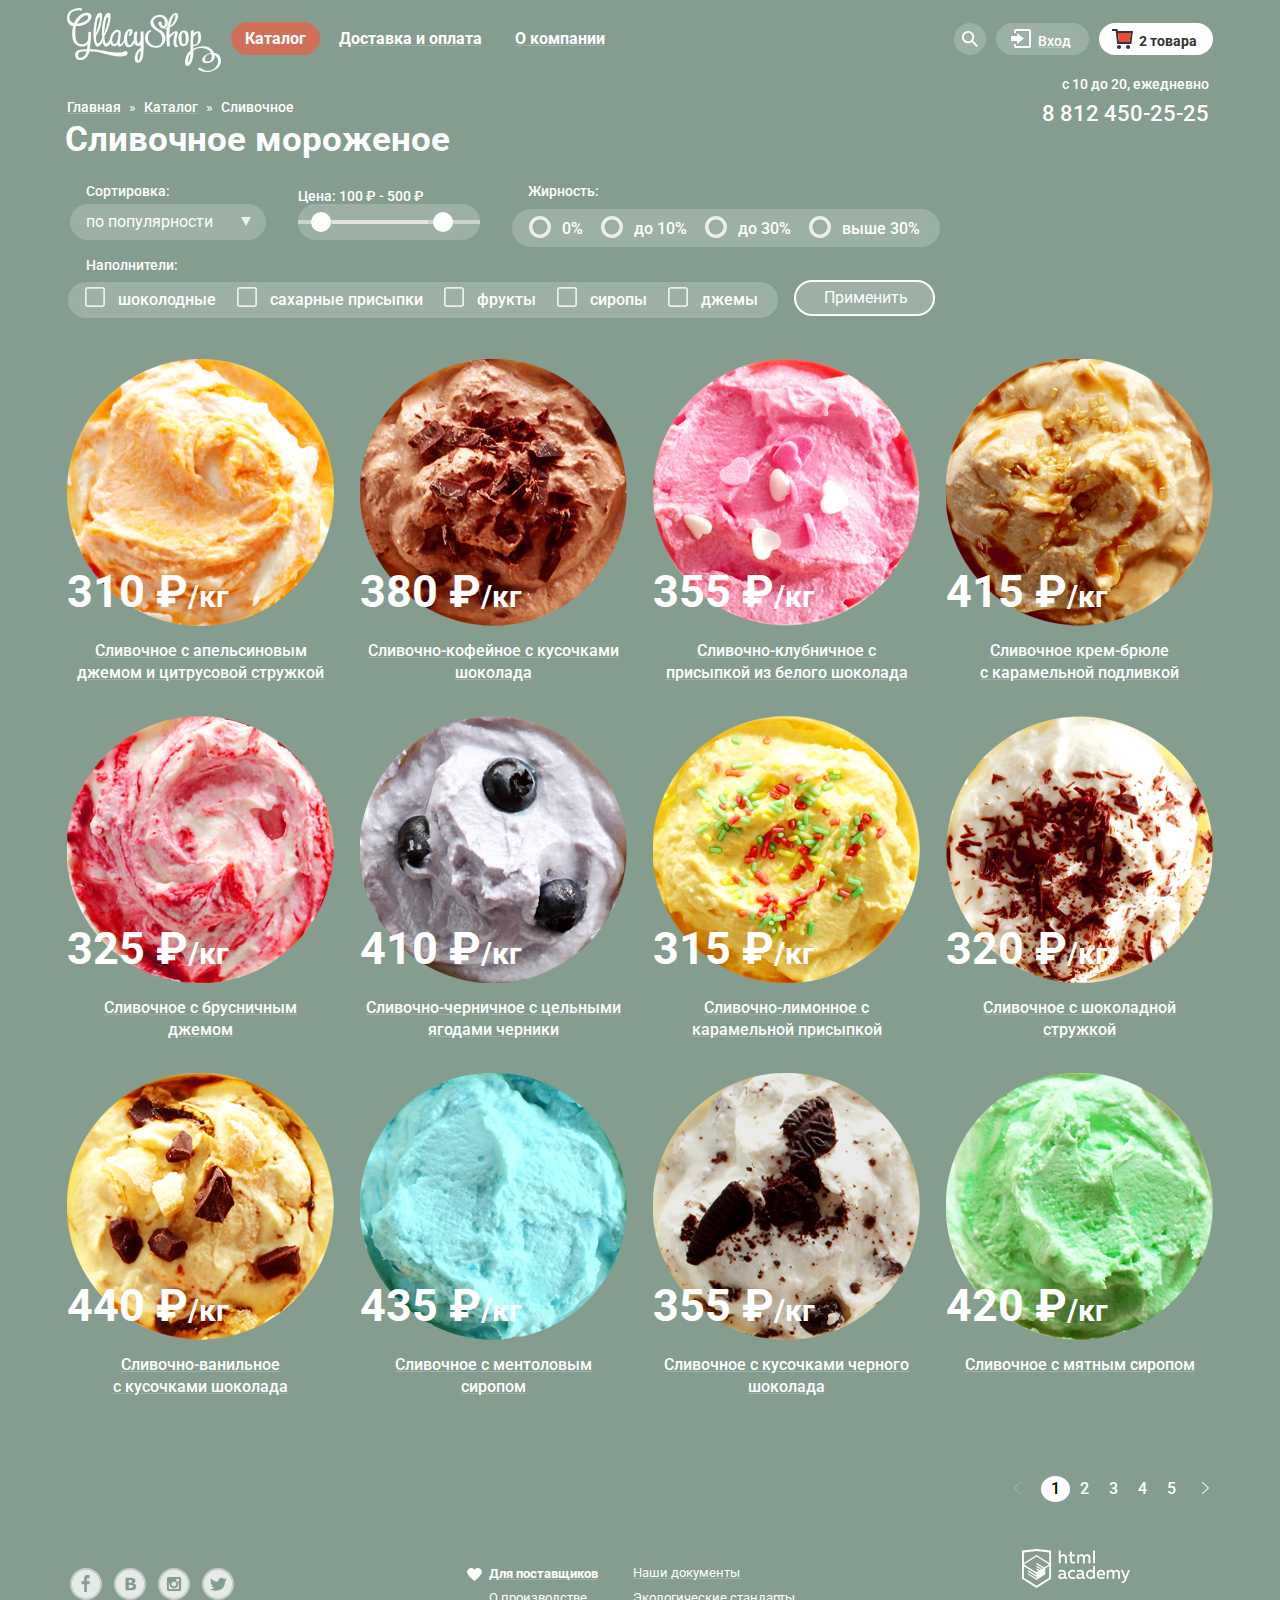
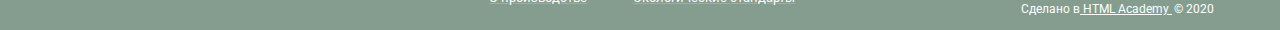
==== commit 31921113: "поправил картинки в товарах" ====
--- a/catalog.html
+++ b/catalog.html
@@ -222,7 +222,7 @@
         <li class="list__horizonatal-item catalog-container__item">
           <a class="custom-button catalog-container__btn-show">Быстрый просмотр</a>
           <div class="catalog__image-price-container">
-            <img src="./img/shop-items/item-1-1.png" alt="cream">
+            <img src="./img/shop-items/item-1-4.png" alt="cream">
             <p class="catalog-container__item-price">310 &#8381;<sub class="catalog-container__item-unit">/кг</sub></p>
           </div>
           <a href="" class="link-decoration catalog-container__item-name link__hovered-color">Сливочное с апельсиновым
@@ -232,7 +232,7 @@
         <li class="list__horizonatal-item catalog-container__item">
           <a class="custom-button catalog-container__btn-show">Быстрый просмотр</a>
           <div class="catalog__image-price-container">
-            <img src="./img/shop-items/item-1-2.png" alt="cream">
+            <img src="./img/shop-items/item-1-3.png" alt="cream">
             <p class="catalog-container__item-price">380 &#8381;<sub class="catalog-container__item-unit">/кг</sub></p>
           </div>
           <a href="" class="link-decoration catalog-container__item-name link__hovered-color">Сливочно-кофейное с
@@ -241,7 +241,7 @@
         <li class="list__horizonatal-item catalog-container__item">
           <a class="custom-button catalog-container__btn-show">Быстрый просмотр</a>
           <div class="catalog__image-price-container">
-            <img src="./img/shop-items/item-1-3.png" alt="cream">
+            <img src="./img/shop-items/item-1-2.png" alt="cream">
             <p class="catalog-container__item-price">355 &#8381;<sub class="catalog-container__item-unit">/кг</sub></p>
           </div>
           <a href="" class="link-decoration catalog-container__item-name link__hovered-color">Сливочно-клубничное
@@ -250,7 +250,7 @@
         <li class="list__horizonatal-item catalog-container__item">
           <a class="custom-button catalog-container__btn-show">Быстрый просмотр</a>
           <div class="catalog__image-price-container">
-            <img src="./img/shop-items/item-1-4.png" alt="cream">
+            <img src="./img/shop-items/item-1-1.png" alt="cream">
             <p class="catalog-container__item-price">415 &#8381;<sub class="catalog-container__item-unit">/кг</sub></p>
           </div>
           <a href="" class="link-decoration catalog-container__item-name link__hovered-color">Сливочное крем-брюле<br>с
@@ -259,7 +259,7 @@
         <li class="list__horizonatal-item catalog-container__item">
           <a class="custom-button catalog-container__btn-show">Быстрый просмотр</a>
           <div class="catalog__image-price-container">
-            <img src="./img/shop-items/item-2-1.png" alt="cream">
+            <img src="./img/shop-items/item-2-4.png" alt="cream">
             <p class="catalog-container__item-price">325 &#8381;<sub class="catalog-container__item-unit">/кг</sub></p>
           </div>
           <a href="" class="link-decoration catalog-container__item-name link__hovered-color">Сливочное с
@@ -268,7 +268,7 @@
         <li class="list__horizonatal-item catalog-container__item">
           <a class="custom-button catalog-container__btn-show">Быстрый просмотр</a>
           <div class="catalog__image-price-container">
-            <img src="./img/shop-items/item-2-2.png" alt="cream">
+            <img src="./img/shop-items/item-2-3.png" alt="cream">
             <p class="catalog-container__item-price">410 &#8381;<sub class="catalog-container__item-unit">/кг</sub></p>
           </div>
           <a href="" class="link-decoration catalog-container__item-name link__hovered-color">Сливочно-черничное с
@@ -277,7 +277,7 @@
         <li class="list__horizonatal-item catalog-container__item">
           <a class="custom-button catalog-container__btn-show">Быстрый просмотр</a>
           <div class="catalog__image-price-container">
-            <img src="./img/shop-items/item-2-3.png" alt="cream">
+            <img src="./img/shop-items/item-2-2.png" alt="cream">
             <p class="catalog-container__item-price">315 &#8381;<sub class="catalog-container__item-unit">/кг</sub></p>
           </div>
           <a href="" class="link-decoration catalog-container__item-name link__hovered-color">Сливочно-лимонное
@@ -286,7 +286,7 @@
         <li class="list__horizonatal-item catalog-container__item">
           <a class="custom-button catalog-container__btn-show">Быстрый просмотр</a>
           <div class="catalog__image-price-container">
-            <img src="./img/shop-items/item-2-4.png" alt="cream">
+            <img src="./img/shop-items/item-2-1.png" alt="cream">
             <p class="catalog-container__item-price">320 &#8381;<sub class="catalog-container__item-unit">/кг</sub></p>
           </div>
           <a href="" class="link-decoration catalog-container__item-name link__hovered-color">Сливочное с
@@ -295,7 +295,7 @@
         <li class="list__horizonatal-item catalog-container__item">
           <a class="custom-button catalog-container__btn-show">Быстрый просмотр</a>
           <div class="catalog__image-price-container">
-            <img src="./img/shop-items/item-3-1.png" alt="cream">
+            <img src="./img/shop-items/item-3-4.png" alt="cream">
             <p class="catalog-container__item-price">440 &#8381;<sub class="catalog-container__item-unit">/кг</sub></p>
           </div>
           <a href="" class="link-decoration catalog-container__item-name link__hovered-color">Сливочно-ванильное<br>с
@@ -304,7 +304,7 @@
         <li class="list__horizonatal-item catalog-container__item">
           <a class="custom-button catalog-container__btn-show">Быстрый просмотр</a>
           <div class="catalog__image-price-container">
-            <img src="./img/shop-items/item-3-2.png" alt="cream">
+            <img src="./img/shop-items/item-3-3.png" alt="cream">
             <p class="catalog-container__item-price">435 &#8381;<sub class="catalog-container__item-unit">/кг</sub></p>
           </div>
           <a href="" class="link-decoration catalog-container__item-name link__hovered-color">Сливочноe с
@@ -313,7 +313,7 @@
         <li class="list__horizonatal-item catalog-container__item">
           <a class="custom-button catalog-container__btn-show">Быстрый просмотр</a>
           <div class="catalog__image-price-container">
-            <img src="./img/shop-items/item-3-3.png" alt="cream">
+            <img src="./img/shop-items/item-3-2.png" alt="cream">
             <p class="catalog-container__item-price">355 &#8381;<sub class="catalog-container__item-unit">/кг</sub></p>
           </div>
           <a href="" class="link-decoration catalog-container__item-name link__hovered-color">Сливочное с кусочками
@@ -322,7 +322,7 @@
         <li class="list__horizonatal-item catalog-container__item">
           <a class="custom-button catalog-container__btn-show">Быстрый просмотр</a>
           <div class="catalog__image-price-container">
-            <img src="./img/shop-items/item-3-4.png" alt="cream">
+            <img src="./img/shop-items/item-3-1.png" alt="cream">
             <p class="catalog-container__item-price">420 &#8381;<sub class="catalog-container__item-unit">/кг</sub></p>
           </div>
           <a href="" class="link-decoration catalog-container__item-name link__hovered-color">Сливочное с мятным
--- a/css/styles.min.css
+++ b/css/styles.min.css
@@ -1,6 +1,6 @@
-:root{--padua:#849d8f;--blue-bayoux:#9d8b84;--bali-hai:#8996a6;--ford-dark-charcoal:#323232;--floral-white:#f8f7f4;--white:#fff;--input-border-color:#d3d3d2;--black:#000;--background-gray:rgba(255,255,255,0.2);--mandys-pink:#ffbc9e;--button-box-shadow-color:rgba(172,16,0,0.64);--button-background-gradient-main:#f26843;--button-background-gradient-second:#e74a35;--cinnabar:#e84d37;--main-menu-active:#d07058;--very-dark-gray:#5a5a5a;--slider-hover:rgba(255,255,255,0.4);--menu-item-border:rgba(50,50,50,0.2);--menu-item-hover:#fbded7;--menu-item-current:#f6b5a5;--input-active:rgba(46,136,228,0.52);--snow:#f9f9f9;--slider-background-gradient:rgba(215,242,227,1);--slider-background:rgba(255,255,255,0.75);--form-box-shadow:rgba(0,0,0,0.4);--shopping-basket-border:#cacac7;--catalog-item-hover-bg:rgba(0,0,0,0.2);--slider-track:rgba(248,247,244,0.5)}body{width:1200px;margin:auto;font-family:"Roboto",Arial,sans-serif;font-size:16px;line-height:18px;font-weight:500}.content{display:grid;grid-template-columns:100%;grid-template-rows:229px 324px 306px 220px;gap:40px 1px;padding:10px 27px 0;z-index:99999}.main-background-padua{background-color:var(--padua)}.main-background-blue-bayoux{background-color:var(--blue-bayoux)}.main-background-bali-hai{background-color:var(--bali-hai)}.custom-input{background:var(--white);border:1px solid var(--input-border-color);box-sizing:border-box;border-radius:4px;font-weight:700;font-size:16px;line-height:20px;color:var(--ford-dark-charcoal)}fieldset{border:0}.custom-button{padding:0;margin:0;background:linear-gradient(180deg,var(--button-background-gradient-main) 0%,var(--button-background-gradient-second) 100%);box-shadow:0 2px 2px var(--button-box-shadow-color);border-radius:70px;border-color:transparent;display:inline-block;color:var(--white)}.custom-button:hover{background:linear-gradient(0deg,var(--background-gray),var(--background-gray)),linear-gradient(180deg,var(--button-background-gradient-main) 0%,var(--button-background-gradient-second) 100%)}.link-decoration{text-decoration:underline;text-decoration-color:var(--background-gray);font-weight:500;font-size:14px;line-height:16px;color:var(--white)}.link-decoration_inactive{font-weight:500;font-size:14px;line-height:16px;color:var(--white)}.link__hovered-color:hover{color:var(--mandys-pink)}.link__blog-hover:hover{color:var(--cinnabar)}.visually-hidden{position:absolute;width:1px;height:1px;border:0;clip:rect(0 0 0 0);overflow:hidden}.main-navigation__container{display:grid;grid-template-columns:3fr 1fr;grid-template-rows:1fr 45px;gap:1px 1px;grid-template-areas:". ." ". .";margin:9px 27px 0}.header__info_number-text{font-size:22px;line-height:24px;color:var(--white);text-decoration:none;margin-bottom:2px}.header__info_work{align-items:flex-end;padding-right:4px;padding-top:10px}.header__info_work-time{font-size:14px;line-height:16px;color:var(--white);margin:0 0 10px}.header__user-navigation_upper-right{display:flex;align-items:center;margin-bottom:5px}.header__user-navigation_upper-right div:not(:last-child){margin-right:10px}.header__user-navigation_container-icon{display:flex;align-content:space-between;height:32px;background:var(--background-gray);border-radius:20px;font-style:normal;font-weight:500;font-size:14px;line-height:16px;justify-content:center}.header__user-navigation_container-text{color:var(--white);display:flex;align-items:center;text-decoration:none;padding-top:5px}.catalog__navigation{display:flex;align-items:flex-end;margin-top:20px;font-style:normal;font-weight:400;font-size:14px;line-height:16px;display:flex;align-items:center;color:#fff}.catalog__navigation .catalog__navigation_item:not(:first-child){margin-left:8px}.header__info{display:flex;flex-direction:column;justify-content:center;align-items:flex-end}.header__right-container{display:flex;flex-direction:column;justify-content:center;align-items:flex-end}.header__left-container{display:flex;align-items:center}.list__unstyled{list-style-type:none}.list__horizonatal-item{display:inline}.unsorted-list{margin:0;padding:0}.header__user-navigation{font-size:16px;line-height:18px}.header__main-navigation{margin-bottom:5px}.main-navigation .list__horizonatal-item{margin-left:5px}.main-navigation{padding:0;display:grid;grid-template-columns:0.5fr 1fr 1fr;grid-template-rows:1fr;margin:0 0 0 10px}.header__logo{position:relative;top:-1px}.main-navigation__menu-item-link{color:var(--white);font-style:normal;font-weight:700;font-size:16px;line-height:18px;padding:10px 14px}.main-navigation__menu-item{font-weight:400;font-size:14px;line-height:16px;color:var(--black)}.main-navigation__submenu-item{font-style:normal;font-weight:400;font-size:14px;line-height:16px;white-space:nowrap}.main-navigation__submenu-item:hover{background-color:var(--menu-item-hover)}.main-navigation__submenu-item_new{font-weight:700;font-size:14px;line-height:18px;color:var(--black);border:1px solid var(--menu-item-border)}.menu-item-link__dropdown{color:#fff;border:none;cursor:pointer}.dropdown{position:relative;display:inline-block}.dropdown-content{display:none;position:absolute;background-color:var(--snow);min-width:143px;z-index:1;left:-8px;top:30px}.dropdown-content .dropdown__submenu-item{color:#000;padding:8px 21px;text-decoration:none;display:block}.dropdown-content .dropdown__submenu-item:hover{background-color:var(--menu-item-hover)}.dropdown:hover .dropdown-content{display:block}.dropdown:hover .menu-item-link__dropdown{text-decoration:none;color:var(--black);border-radius:26px;background-color:var(--white)}.header__user-navigation_search_form{display:none;justify-content:center;align-items:center;position:absolute;background-color:var(--snow);min-width:160px;z-index:1}.header__user-navigation_search{position:relative}.header__user-navigation_search-container:hover
+:root{--padua:#849d8f;--blue-bayoux:#9d8b84;--bali-hai:#8996a6;--ford-dark-charcoal:#323232;--floral-white:#f8f7f4;--white:#fff;--input-border-color:#d3d3d2;--black:#000;--background-gray:rgba(255,255,255,0.2);--mandys-pink:#ffbc9e;--button-box-shadow-color:rgba(172,16,0,0.64);--button-background-gradient-main:#f26843;--button-background-gradient-second:#e74a35;--cinnabar:#e84d37;--main-menu-active:#d07058;--very-dark-gray:#5a5a5a;--slider-hover:rgba(255,255,255,0.4);--menu-item-border:rgba(50,50,50,0.2);--menu-item-hover:#fbded7;--menu-item-current:#f6b5a5;--input-active:rgba(46,136,228,0.52);--snow:#f9f9f9;--slider-background-gradient:rgba(215,242,227,1);--slider-background:rgba(255,255,255,0.75);--form-box-shadow:rgba(0,0,0,0.4);--shopping-basket-border:#cacac7;--catalog-item-hover-bg:rgba(0,0,0,0.2);--slider-track:rgba(248,247,244,0.5);--form-feedback-background:#fefefe}body{width:1200px;margin:auto;font-family:"Roboto",Arial,sans-serif;font-size:16px;line-height:18px;font-weight:500}.content{display:grid;grid-template-columns:100%;grid-template-rows:229px 324px 306px 220px;gap:40px 1px;padding:10px 27px 0;z-index:99999}.main-background-padua{background-color:var(--padua)}.main-background-blue-bayoux{background-color:var(--blue-bayoux)}.main-background-bali-hai{background-color:var(--bali-hai)}.custom-input{background:var(--white);border:1px solid var(--input-border-color);box-sizing:border-box;border-radius:4px;font-weight:700;font-size:16px;line-height:20px;color:var(--ford-dark-charcoal)}.custom-button{padding:0;margin:0;background:linear-gradient(180deg,var(--button-background-gradient-main) 0%,var(--button-background-gradient-second) 100%);box-shadow:0 2px 2px var(--button-box-shadow-color);border-radius:70px;border-color:transparent;display:inline-block;color:var(--white)}.custom-button:hover{background:linear-gradient(0deg,var(--background-gray),var(--background-gray)),linear-gradient(180deg,var(--button-background-gradient-main) 0%,var(--button-background-gradient-second) 100%)}.link-decoration{text-decoration:underline;text-decoration-color:var(--background-gray);font-weight:500;font-size:14px;line-height:16px;color:var(--white)}.link-decoration_inactive{font-weight:500;font-size:14px;line-height:16px;color:var(--white)}.link__hovered-color:hover{color:var(--mandys-pink)}.link__blog-hover:hover{color:var(--cinnabar)}.visually-hidden{position:absolute;width:1px;height:1px;border:0;clip:rect(0 0 0 0);overflow:hidden}.main-navigation__container{display:grid;grid-template-columns:3fr 1fr;grid-template-rows:1fr 45px;gap:1px 1px;grid-template-areas:". ." ". .";margin:9px 27px 0}.header__info_number-text{font-size:22px;line-height:24px;color:var(--white);text-decoration:none;margin-bottom:2px}.header__info_work{align-items:flex-end;padding-right:4px;padding-top:10px}.header__info_work-time{font-size:14px;line-height:16px;color:var(--white);margin:0 0 10px}.header__user-navigation_upper-right{display:flex;align-items:center;margin-bottom:5px}.header__user-navigation_upper-right div:not(:last-child){margin-right:10px}.header__user-navigation_container-icon{display:flex;align-content:space-between;height:32px;background:var(--background-gray);border-radius:20px;font-style:normal;font-weight:500;font-size:14px;line-height:16px;justify-content:center}.header__user-navigation_container-text{color:var(--white);display:flex;align-items:center;text-decoration:none;padding-top:5px}.catalog__navigation{display:flex;align-items:flex-end;margin-top:20px;font-style:normal;font-weight:400;font-size:14px;line-height:16px;display:flex;align-items:center;color:var(--white)}.catalog__navigation .catalog__navigation_item:not(:first-child){margin-left:8px}.header__info{display:flex;flex-direction:column;justify-content:center;align-items:flex-end}.header__right-container{display:flex;flex-direction:column;justify-content:center;align-items:flex-end}.header__left-container{display:flex;align-items:center}.list__unstyled{list-style-type:none}.list__horizonatal-item{display:inline}.unsorted-list{margin:0;padding:0}.header__user-navigation{font-size:16px;line-height:18px}.header__main-navigation{margin-bottom:5px}.main-navigation .list__horizonatal-item{margin-left:5px}.main-navigation{padding:0;display:grid;grid-template-columns:0.5fr 1fr 1fr;grid-template-rows:1fr;margin:0 0 0 10px}.header__logo{position:relative;top:-1px}.main-navigation__menu-item-link{color:var(--white);font-style:normal;font-weight:700;font-size:16px;line-height:18px;padding:10px 14px}.main-navigation__menu-item{font-weight:400;font-size:14px;line-height:16px;color:var(--black)}.main-navigation__submenu-item{font-style:normal;font-weight:400;font-size:14px;line-height:16px;white-space:nowrap}.main-navigation__submenu-item:hover{background-color:var(--menu-item-hover)}.main-navigation__submenu-item_new{font-weight:700;font-size:14px;line-height:18px;color:var(--black);border:1px solid var(--menu-item-border)}.menu-item-link__dropdown{color:#fff;border:none;cursor:pointer}.dropdown{position:relative;display:inline-block}.dropdown-content{display:none;position:absolute;background-color:var(--snow);min-width:143px;z-index:1;left:-8px;top:30px}.dropdown-content .dropdown__submenu-item{color:#000;padding:8px 21px;text-decoration:none;display:block}.dropdown-content .dropdown__submenu-item:hover{background-color:var(--menu-item-hover)}.dropdown:hover .dropdown-content{display:block}.dropdown:hover .menu-item-link__dropdown{text-decoration:none;color:var(--black);border-radius:26px;background-color:var(--white)}.header__user-navigation_search_form{display:none;justify-content:center;align-items:center;position:absolute;background-color:var(--snow);min-width:160px;z-index:1}.header__user-navigation_search{position:relative}.header__user-navigation_search-container:hover
 .header__user-navigation_search_form{display:grid}.header__user-navigation_search > .i-search:hover{background-image:url(../img/icons/i-search-black.svg);background-color:var(--white)}.search-form_input{width:311px;height:44px;left:135px;top:79px;font-weight:400;font-size:14px;line-height:16px;padding-left:15px;background:var(--white);border:1px solid var(--input-border-color);box-sizing:border-box;border-radius:4px}.header__user-navigation_search_form{width:341px;height:84px;right:580px;top:60px;background:var(--floral-white);box-shadow:0 20px 20px var(--form-box-shadow);border-radius:4px}.header__user-navigation_login-form{display:none;grid-template-columns:1fr;grid-template-rows:1fr 1fr 1fr;gap:20px 1px;align-items:center;position:absolute;top:35px;right:5px;padding:18px 20px 22px 15px;background:var(--floral-white);box-shadow:0 20px 20px var(--form-box-shadow);border-radius:4px;z-index:99999}.login-form__links-container{display:flex;flex-direction:column;margin-left:20px}.login-form__links-container > .login-form__links:not(:first-child){margin-top:5px}.login-form__down-container{display:flex;justify-content:center;align-items:center;position:relative}.login-form_btn-submit{width:103px;height:44px;font-weight:700;font-size:18px;line-height:16px}.login-form__links{font-weight:400;font-size:13px;line-height:15px;text-decoration:underline;display:flex;align-items:center;white-space:nowrap;color:var(--ford-dark-charcoal)}.header__user-navigation_shopping-basket_not-empty{padding:0 16px;background-color:var(--white)}.header__user-navigation_shopping-basket_empty{padding:0 16px}.header__user-navigation_shopping-basket_not-empty
 > .header__user-navigation_container-text{color:var(--ford-dark-charcoal);font-weight:700;font-size:14px;line-height:16px}.header__user-navigation_shopping-basket{position:relative}.header__user-navigation_shopping-basket:hover > .shopping-basket__form{display:flex}.shopping-basket__form{display:none;flex-direction:column;justify-content:center;align-items:center;position:absolute;background-color:var(--snow);z-index:1;top:40px;right:0;padding:18px 14px 0 20px}.shopping-basket__items-container{display:flex;flex-direction:row;align-items:center;font-size:13px;line-height:16px;padding-bottom:15px}.shopping-basket__items-container_image{display:flex;justify-content:center;margin-left:9px}.shopping-basket__grid-container
-> .shopping-basket__items-container:not(:first-child){margin-top:20px}.shopping-basket__list-style{list-style-type:none;padding:0;align-items:flex-start;margin:0 8px 2px 0}.shopping-basket__list-container{padding:0 0 2px;border-bottom:solid 1px}.shopping-basket__item{align-self:center}.shopping-basket__item_image{margin-left:9px}.shopping-basket__item_name{font-style:normal;font-weight:400;font-size:13px;line-height:16px;display:flex;align-items:center;margin-left:13px;width:216px}.shopping-basket__item_price{margin-left:31px;white-space:nowrap}.shopping-basket__item_price-total{margin-left:26px;white-space:nowrap}.shopping-basket__row-container{display:flex;flex-direction:row}.shopping-basket__table-container{padding-bottom:20px;padding-top:5px}.shopping-basket__footer{display:flex;justify-content:flex-end;flex-direction:column;padding-top:15px;padding-bottom:20px;align-self:flex-end}.shopping-basket__footer_total{align-self:flex-end;font-weight:700;font-size:15px;line-height:16px}.shopping-basket__btn-remove{align-items:center;background-color:transparent;width:11px;height:11px;margin:0;padding:0;border:0;text-indent:-1000em}.shopping-basket__btn-chekout{width:172px;height:44px;margin-top:15px;font-weight:700;font-size:18px;line-height:16px}.shopping-basket__item-price{color:#cacac7}.shopping-basket__form-container{padding:12px 0}.custom-input:focus{outline:2px solid var(--input-active)}.header__user-navigation_login-container{position:relative}.header__user-navigation_login-container:hover
-> .header__user-navigation_login-form{display:grid}.dropdown__helper::after{bottom:0;height:10px;background:transparent;content:"";display:block;position:absolute}.dropdown__helper-login::after{bottom:-8px;width:80px}.dropdown__helper-catalog::after{width:100px;bottom:-13px}.dropdown__helper-search::after{width:30px;bottom:-38px}.header__user-navigation_login-form_input{font-style:normal;font-weight:400;font-size:14px;line-height:16px;height:44px;padding-left:15px;width:241px}.search-form_input{width:311px;height:44px;left:635px;top:79px;font-weight:400;font-size:14px;line-height:16px;padding-left:15px;background:var(--white);border:1px solid var(--input-border-color);box-sizing:border-box;border-radius:4px}.menu-navigation__submenu-item_current{background-color:var(--menu-item-current)}.main-navigation__menu-item-link_current-page{text-decoration:none;border-radius:26px;color:var(--white);background-color:var(--main-menu-active);padding:7px 14px}.main-navigation__menu-item-link:hover{text-decoration:none;color:var(--black);border-radius:26px;background-color:var(--white)}.promo__container{display:flex;flex-direction:column;width:560px;height:229px;border-radius:16px;color:var(--white)}.promo__discription{margin:16px 0 0;font-family:Roboto;font-style:normal;font-weight:700;font-size:18px;line-height:22px}.promo__heading{margin:0;font-weight:700;font-size:35px;line-height:41px}.promo__block{display:grid;grid-template-columns:1fr 1fr;padding-top:5px;grid-column-gap:26px;z-index:1}.promo__block_content{padding-left:16px;padding-right:25px;padding-top:16px;display:flex;flex-direction:column}.promo__container_raspberry{background-image:url(../img/crimson-bg.jpg);background-repeat:no-repeat}.promo__container_chocolate{background-image:url(../img/chocolate-bg.jpg);background-repeat:no-repeat}.promo__button{align-self:flex-end;text-decoration:none;font-size:18px;line-height:24px;margin-top:42px;padding:14px 20px}.promo__button-text{padding:0 27px}.about-info__container{background-image:url(../img/wafer-pattern.png);border-radius:16px;height:306px}.about-info__content-container{padding:25px 20px}.about-info__header-text{font-style:normal;font-weight:500;font-size:24px;line-height:30px;margin:5px 0 0 5px}.about-info__list-item{display:flex;font-style:normal;font-weight:400;font-size:16px;line-height:22px;word-wrap:normal}.about-info__list-container{display:grid;grid-template-columns:1fr 1fr;grid-column-gap:25px;grid-row-gap:10px;margin-top:15px}.news-blog__text{font-style:normal;font-weight:500;font-size:16px;line-height:22px;margin:20px 0 0}.news-blog__link{color:var(--ford-dark-charcoal);text-decoration-color:var(--ford-dark-charcoal);font-style:normal;font-weight:700;font-size:24px;line-height:30px;display:flex;align-items:center;margin-top:4px}.news-blog__container{background-image:url(../img/strawberry-bg.jpg);background-repeat:no-repeat;width:100%;height:220px;left:27px;top:1626px;border-radius:16px;padding-left:20px}.mailing-subscribe__text{font-weight:400;font-size:16px;line-height:22px;color:var(--very-dark-gray);margin:0 0 0 5px}.mailing-subscribe__container{border:6px solid transparent;border-image:url(../img/post-bg.png) 6 round;background-color:var(--floral-white);background-size:90% 90%;height:210px;width:550px;background-clip:content-box}.mailing-subscribe__input-container{display:flex;margin-top:40px;padding-left:5px}.mailing-subscribe__input{min-width:368px;padding-left:10px}.mailing-subscribe__container-content{padding:25px 16px 35px 20px}.mailing-subscribe__button{font-size:18px;line-height:24px;width:130px;height:44px;margin-left:10px}.text-content{font-family:Roboto;font-style:normal;font-weight:400;font-size:16px;line-height:22px}.icon-bg{display:block;background-repeat:no-repeat;height:32px;width:32px;background-color:var(--background-gray);border-radius:50%;background-position:center}.social-icon{background-position:center;background-size:32px 32px;background-repeat:no-repeat;background-color:red;border-radius:50%;padding:22px}.icon-circle{background-repeat:no-repeat}.icon-upper-left:before{content:"";position:relative;width:24px;height:24px;float:left;right:-2px;bottom:10px;padding:24px 10px 32px 24px}.icon-circle_about{background-position:center;background-size:32px 32px;background-repeat:no-repeat;border-radius:50%}.icon-left{position:relative;background-repeat:no-repeat;background-position:center;height:24px;width:24px;left:-5px;top:4px}.i-cow:before{background:url(../img/icons/i-cow.svg) no-repeat}.i-leaf:before{background:url(../img/icons/i-leaf.svg) no-repeat}.i-temp:before{background:url(../img/icons/i-temp.svg) no-repeat}.i-icecream:before{background:url(../img/icons/i-icecream.svg) no-repeat}.i-search{background-image:url(../img/icons/i-search.svg)}.i-shop{background-image:url(../img/icons/i-shop.svg)}.i-shop-red{background-image:url(../img/icons/i-shop-red.svg)}.i-login{background-image:url(../img/icons/i-login.svg)}.i-facebook{background-image:url(../img/icons/i-facebook.svg)}.i-instagram{background-image:url(../img/icons/i-instagram.svg)}.i-vk{background-image:url(../img/icons/i-vk.svg)}.i-twitter{background-image:url(../img/icons/i-twitter.svg)}.i-heart{background-image:url(../img/icons/i-heart.svg)}.i-hit{background-image:url(../img/icons/i-hit.svg)}.i-cross{background-image:url(../img/icons/X.png)}.i-pin{background-image:url(../img/icons/pin.svg)}.i-arrow-left{background-image:url(../img/icons/icon-left-small.svg)}.i-arrow-right{background-image:url(../img/icons/icon-right-small.svg);left:16px}.pagination-arrow{background-repeat:no-repeat;margin:0;width:7px;height:12px;position:relative;align-self:flex-end}.map__image{background-image:url(../img/map.png);width:1200px;height:430px;margin-top:45px}.map__feedback-form{display:flex;flex-direction:column;float:right;margin-top:62px;margin-bottom:62px;margin-right:27px;width:303px;height:306px;background:#fefefe;border-radius:16px}.map__pinner{position:relative;border-radius:50%;background-repeat:no-repeat;padding:80px;width:80px;height:140px;top:198px;left:227px;background-position:center}.feedback__form-modal{display:flex;align-items:center;justify-content:center;position:fixed;z-index:1;padding-top:100px;left:0;top:0;width:100%;height:100%;overflow:auto;background-color:rgba(0,0,0,0.4)}.feedback__form-content .custom-input:nth-child(n + 1){margin-bottom:20px}.feedback__form-content{display:flex;flex-direction:column;width:430px;height:441px;padding:0 20px;background:#f8f7f4;border-radius:6px}.feedback__form_input-template{padding-left:14px;padding-top:10px;padding-bottom:15px;font-weight:400;font-size:16px;line-height:20px}.feedback__form_input{width:267px;height:44px}.feedback__form_textarea{width:428px;height:154px}.feedback__form-title{font-style:normal;font-weight:500;font-size:24px;line-height:28px}.feedback__form-content_header{display:grid;grid-template-columns:1fr 0.1fr;grid-template-rows:1fr}.feedback__form-btn_submit{width:140px;height:44px;font-weight:700;font-size:18px;line-height:24px}.feedback__form-btn_container{display:flex;margin:25px 0;align-content:center;justify-content:flex-end}.feedback__close-btn{position:relative;align-self:center;align-items:center;background-repeat:no-repeat;background-color:transparent;width:25px;height:21px;margin:0;padding:0;border:0;text-indent:-1000em;left:33px;bottom:5px}.map__feedback-form_container{margin:31px 25px}.map__contacts{display:flex;flex-direction:column;margin-top:22px}.map__feedback-form-button{width:253px;height:43px;border-radius:70px;margin-top:30px;font-style:normal;font-weight:700;font-size:18px;line-height:24px}.map__text-small{font-size:14px}.map__text-medium{margin:0;font-style:normal;font-weight:700;font-size:18px;line-height:24px}.map__text-phone{margin-top:4px;text-decoration:none;color:var(--black)}.icon{background-repeat:no-repeat;background-size:32px 32px;background-position:center;display:block}.header__user-navigation_icon-hover:hover{background-color:var(--white);color:var(--black)}.header__user-navigation_icon-hover:hover
-> .header__user-navigation_container-text{color:var(--very-dark-gray)}.pannier__with-items{background-color:var(--white)}.pannier__with-items > .header__user-navigation_container-text{color:var(--black)}.header__user-navigation_icon-hover:hover .i-login{background-image:url(../img/icons/i-login-black.svg);background-color:var(--white)}.header__user-navigation_login:hover{background-color:var(--white)}.header__user-navigation_login{padding:0 18px}.caption__catalog-item{color:var(--white);margin:0 0 0 25px;font-style:normal;font-weight:700;font-size:35px;line-height:41px}.decoration-disabled{text-decoration:none}.raquo{color:var(--white)}.slider__container{height:513px;position:relative;top:10px}.slider__toggle{display:grid;grid-template-columns:1fr 1fr 1fr;grid-template-rows:1fr;gap:1px 8px;position:absolute;top:562px;left:381px}.slider__background-effect{content:"";right:0;display:block;background:radial-gradient(circle,var(--white) 0%,var(--slider-background-gradient) 100%);background-color:var(--slider-background);filter:blur(250px);border-radius:50%;left:50px;top:-500px;width:100%;height:100%;overflow:auto;position:relative;z-index:-2}.slider__image-container{display:flex;height:584px}.slider__interation-content{display:flex;flex-direction:column;align-items:center;position:relative;top:-880px;left:7px}.slider__content-text{width:745px;color:var(--white);margin:50px 5px 0 0;font-style:normal;font-weight:700;font-size:60px;line-height:60px;text-align:center}.slider__content-button{font-weight:700;font-size:32px;line-height:44px;width:278px;margin-top:25px;margin-right:13px;padding:9px 2px;text-align:center}.slider__image{position:relative;left:275px;bottom:45px;z-index:-1}.slider__radio{cursor:pointer;height:20px;width:20px;border:2px solid var(--white);box-sizing:border-box;border-radius:50%;display:inline-block;transition:background-color}.slider__radio:hover{background-color:var(--slider-hover)}.slider__radio-active{background-color:var(--white)}.catalog-container{display:grid;grid-template-columns:1fr;padding:40px 27px 0}.catalog__image-price-container{position:relative;text-align:center;color:#fff;z-index:-1}.catalog-container__item-price{font-size:45px;line-height:45px;color:var(--white);position:absolute;top:165px;font-weight:700}.catalog-container__item-unit{bottom:0;font-size:30px;line-height:35px;color:var(--white)}.catalog-container__item{display:flex;flex-direction:column;position:relative}.catalog-container__item-name{position:relative;margin-top:8px;width:267px;height:44px;font-style:normal;font-weight:500;font-size:16px;line-height:22px;text-align:center}.catalog-container__item{font-size:16px;line-height:22px;color:var(--white)}.item-price-container{display:inline}.catalog-container__icon-hit{display:flex;position:absolute;bottom:210px;width:61px;height:61px;background-size:34px 27px;background-color:var(--white);border-radius:50%;background-repeat:no-repeat;background-position:center}.catalog-container__item:hover > .catalog-container__btn-show{display:block}.catalog-container__btn-show{position:absolute;display:none;top:330px;align-self:center;font-style:normal;font-weight:700;font-size:18px;line-height:24px;padding:10px 15px}.catalog-container__item:hover:before{content:" ";position:absolute;width:290px;height:400px;bottom:-70px;left:-10px;background-color:rgba(255,255,255,0.2);border-radius:4px;z-index:-1}.catalog-hot__container{text-align:center}.catalog-hot__item-list{display:grid;grid-template-columns:repeat(4,1fr);grid-template-rows:1fr;gap:1px 25px;grid-template-areas:". . . .";margin-top:2px}.catalog__image-price-container > img{width:267px;height:267px}.catalog__list{display:grid;grid-template-columns:repeat(4,1fr);text-align:center;gap:32px 26px}.news-about-container{display:grid;grid-template-columns:1fr;grid-template-rows:1fr 1fr;gap:1px 1px;width:1146px;height:306px}.news-subscribe-blog__container{display:grid;grid-template-columns:1fr 1fr;grid-template-rows:1fr;gap:0 26px;padding-top:3px}.filter__upper-container .filter__item-container:not(:first-child){margin-left:20px}.filter__sort-container .list__horizonatal-item:not(:first-child){margin-left:16px}.filter__list .list__horizonatal-item:not(:first-child){margin-left:0}.filter__list li:not(:first-child){padding-left:19px}.filter__button-submit{padding:0 25px 0 28px;background:var(--background-gray);border:2px solid var(--white);color:var(--white);box-sizing:border-box;border-radius:20px;box-shadow:none;height:36px;text-align:center;text-decoration:none;margin-left:12px;margin-top:30px}.filter__grid-container{display:grid;grid-template-rows:1fr 1fr;margin-top:15px}.filter__item-container{margin-left:20px;padding:0 0 0 10px}.filter__text-inside{color:var(--white);font-size:16px;line-height:18px}.filter__option_text-inside{background-color:var(--background-gray)}.filter__input-with-label-container{display:flex;flex-direction:column}.filter__text-label{color:var(--white);font-size:14px;line-height:16px;padding-left:16px}.filter__text-label_price{padding:5px 0 0}.filter__text-label_richness{padding-top:8px}.filter__button-submit:hover{background:var(--white);border-radius:20px;color:var(--ford-dark-charcoal)}.filter__button-submit:active{border-radius:20px;border-color:var(--ford-dark-charcoal);color:var(--ford-dark-charcoal);outline:none;background:linear-gradient(180deg,var(--ford-dark-charcoal) 0%,var(--white) 10%)}.filter__price-range{padding:0}.filter__input-sort{-moz-appearance:none;-webkit-appearance:none;outline:none;border-radius:20px;width:196px;height:36px;line-height:18px;padding-left:16px;margin-top:5px;color:var(--white);background-image:url(../img/icons/arrow-white.svg);background-size:.6em;background-position:92% center;background-repeat:no-repeat;background-color:var(--background-gray);border:none}.filter__input-sort:hover{background-image:url(../img/icons/arrow-black.svg);color:var(--ford-dark-charcoal)}.filter__bordered-background{background:var(--background-gray);border-radius:20px;display:inline-flex;align-items:center;height:36px;padding:0 20px 0 15px}.filter__sort-container{padding:2px 20px 0 15px;margin:10px 0 0}.filter__radio-checkbox{position:absolute;z-index:-1;opacity:0;margin:10px 0 0 20px}.filter__radio-checkbox + label{position:relative;padding:0 0 0 35px;cursor:pointer}.filter__radio-checkbox + label:after{content:"";position:relative;width:24px;height:22px}.filter__list{margin:0;position:relative;top:9px;left:-2px}input[type="radio"] + label:before{content:"";position:absolute;top:-3px;left:2px;width:24px;height:22px;background-image:url(../img/icons/radio-off.svg);background-repeat:no-repeat}input[type="radio"]:checked + label:before{background-image:url(../img/icons/radio-on.svg);background-repeat:no-repeat}input[type="checkbox"] + label:before{content:"";position:absolute;top:-3px;left:2px;width:24px;height:22px;background-image:url(../img/icons/checkbox-off.svg);background-repeat:no-repeat}input[type="checkbox"]:checked + label:before{background-image:url(../img/icons/checkbox-on.svg);background-repeat:no-repeat}.filter__line-container{display:inline-flex;align-items:center}.footer__container{padding:0 24px;height:16px;display:grid;grid-template-columns:1fr 1fr 1fr;grid-template-rows:1fr;gap:1px 1px;grid-template-areas:". . ."}.footer__top-bordered{border-top:1px solid var(--background-gray)}.footer_link{font-style:normal;font-weight:400;font-size:13px;line-height:18px;position:relative}.footer_link-bold{font-weight:700}.footer_text-dev{color:var(--white);font-style:normal;font-weight:400;font-size:12px;line-height:18px;margin-right:2px;margin-top:20px}.footer_link-dev{color:var(--white);font-style:normal;font-weight:400;font-size:12px;line-height:18px;margin:0 2px 0 0}.footer__social-links-container{padding:0;display:grid;grid-template-columns:repeat(4,1fr);grid-template-rows:1fr;margin-top:23px}.footer__about-links-container{margin-top:32px;padding-left:41px;display:grid;grid-template-columns:130px 1fr;grid-template-rows:25px 1fr;grid-column-gap:14px}.footer_link-content{display:flex;flex-direction:column}.footer__dev-container{display:flex;align-items:flex-end;flex-direction:column}.footer__dev-img{position:relative;margin-top:5px;top:12px;left:1px}.footer__container-centered{display:flex;align-items:center;justify-content:center}.footer__container-left{display:flex;align-items:center;justify-content:flex-start}.icon-write::before{content:"";position:absolute;height:24px;width:24px;left:-22px;top:2px;background:url(../img/icons/i-heart.svg);background-repeat:no-repeat}.pagination{display:flex}.pagination__list-container{display:flex;align-items:center;flex-direction:row;align-self:flex-end;margin-left:27px;margin-bottom:30px}.pagination__container{display:flex;justify-content:flex-end;margin-top:78px}.pagination .pagination__link{color:var(--white);float:left;padding:4px 10px;text-decoration:none;font-size:16px;line-height:18px}.pagination .pagination__arrow_inactive{color:var(--background-gray);pointer-events:none}.pagination .pagination__link.pagination__link-active{background-color:var(--white);border-radius:50%;color:var(--black)}.pagination .pagination__link:hover:not(.pagination__link-active){background-color:var(--background-gray);border-radius:50%}.filter__doubled_slider-container{background:rgba(255,255,255,0.2);border-radius:20px}.filter__price-range{width:130px;padding-left:0;padding-right:0;vertical-align:middle;background:none;border:none;-webkit-appearance:none}.filter__price-range_second{width:148px;margin-left:-100px}.filter__price-range:focus{outline:none}.filter__price-range::-webkit-slider-runnable-track{width:100%;height:4px;background:var(--slider-track)}.filter__price-range::-webkit-slider-thumb{width:20px;height:20px;margin-top:-8px;margin-left:-1px;background:var(--white);border-radius:50%;cursor:pointer;-webkit-appearance:none}.filter__price-range::-webkit-slider-thumb:hover{width:22px;height:22px;margin-top:-8px;margin-left:-1px}+> .shopping-basket__items-container:not(:first-child){margin-top:20px}.shopping-basket__list-style{list-style-type:none;padding:0;align-items:flex-start;margin:0 8px 2px 0}.shopping-basket__list-container{padding:0 0 2px;border-bottom:solid 1px}.shopping-basket__item{align-self:center}.shopping-basket__item_image{margin-left:9px}.shopping-basket__item_name{font-style:normal;font-weight:400;font-size:13px;line-height:16px;display:flex;align-items:center;margin-left:13px;width:216px}.shopping-basket__item_price{margin-left:31px;white-space:nowrap}.shopping-basket__item_price-total{margin-left:26px;white-space:nowrap}.shopping-basket__row-container{display:flex;flex-direction:row}.shopping-basket__table-container{padding-bottom:20px;padding-top:5px}.shopping-basket__footer{display:flex;justify-content:flex-end;flex-direction:column;padding-top:15px;padding-bottom:20px;align-self:flex-end}.shopping-basket__footer_total{align-self:flex-end;font-weight:700;font-size:15px;line-height:16px}.shopping-basket__btn-remove{align-items:center;background-color:transparent;width:11px;height:11px;margin:0;padding:0;border:0;text-indent:-1000em}.shopping-basket__btn-chekout{width:172px;height:44px;margin-top:15px;font-weight:700;font-size:18px;line-height:16px}.shopping-basket__item-price{color:var(--shopping-basket-border)}.shopping-basket__form-container{padding:12px 0}.custom-input:focus{outline:2px solid var(--input-active)}.header__user-navigation_login-container{position:relative}.header__user-navigation_login-container:hover
+> .header__user-navigation_login-form{display:grid}.dropdown__helper::after{bottom:0;height:10px;background:transparent;content:"";display:block;position:absolute}.dropdown__helper-login::after{bottom:-8px;width:80px}.dropdown__helper-catalog::after{width:100px;bottom:-13px}.dropdown__helper-search::after{width:30px;bottom:-38px}.header__user-navigation_login-form_input{font-style:normal;font-weight:400;font-size:14px;line-height:16px;height:44px;padding-left:15px;width:241px}.search-form_input{width:311px;height:44px;left:635px;top:79px;font-weight:400;font-size:14px;line-height:16px;padding-left:15px;background:var(--white);border:1px solid var(--input-border-color);box-sizing:border-box;border-radius:4px}.menu-navigation__submenu-item_current{background-color:var(--menu-item-current)}.main-navigation__menu-item-link_current-page{text-decoration:none;border-radius:26px;color:var(--white);background-color:var(--main-menu-active);padding:7px 14px}.main-navigation__menu-item-link:hover{text-decoration:none;color:var(--black);border-radius:26px;background-color:var(--white)}.promo__container{display:flex;flex-direction:column;width:560px;height:229px;border-radius:16px;color:var(--white)}.promo__discription{margin:16px 0 0;font-family:Roboto;font-style:normal;font-weight:700;font-size:18px;line-height:22px}.promo__heading{margin:0;font-weight:700;font-size:35px;line-height:41px}.promo__block{display:grid;grid-template-columns:1fr 1fr;padding-top:5px;grid-column-gap:26px;z-index:1}.promo__block_content{padding-left:16px;padding-right:25px;padding-top:16px;display:flex;flex-direction:column}.promo__container_raspberry{background-image:url(../img/crimson-bg.jpg);background-repeat:no-repeat}.promo__container_chocolate{background-image:url(../img/chocolate-bg.jpg);background-repeat:no-repeat}.promo__button{align-self:flex-end;text-decoration:none;font-size:18px;line-height:24px;margin-top:42px;padding:14px 20px}.promo__button-text{padding:0 27px}.about-info__container{background-image:url(../img/wafer-pattern.png);border-radius:16px;height:306px}.about-info__content-container{padding:25px 20px}.about-info__header-text{font-style:normal;font-weight:500;font-size:24px;line-height:30px;margin:5px 0 0 5px}.about-info__list-item{display:flex;font-style:normal;font-weight:400;font-size:16px;line-height:22px;word-wrap:normal}.about-info__list-container{display:grid;grid-template-columns:1fr 1fr;grid-column-gap:25px;grid-row-gap:10px;margin-top:15px}.news-blog__text{font-style:normal;font-weight:500;font-size:16px;line-height:22px;margin:20px 0 0}.news-blog__link{color:var(--ford-dark-charcoal);text-decoration-color:var(--ford-dark-charcoal);font-style:normal;font-weight:700;font-size:24px;line-height:30px;display:flex;align-items:center;margin-top:4px}.news-blog__container{background-image:url(../img/strawberry-bg.jpg);background-repeat:no-repeat;width:100%;height:220px;left:27px;top:1626px;border-radius:16px;padding-left:20px}.mailing-subscribe__text{font-weight:400;font-size:16px;line-height:22px;color:var(--very-dark-gray);margin:0 0 0 5px}.mailing-subscribe__container{border:6px solid transparent;border-image:url(../img/post-bg.png) 6 round;background-color:var(--floral-white);background-size:90% 90%;height:210px;width:550px;background-clip:content-box}.mailing-subscribe__input-container{display:flex;margin-top:40px;padding-left:5px}.mailing-subscribe__input{min-width:368px;padding-left:10px}.mailing-subscribe__container-content{padding:25px 16px 35px 20px}.mailing-subscribe__button{font-size:18px;line-height:24px;width:130px;height:44px;margin-left:10px}.text-content{font-family:Roboto;font-style:normal;font-weight:400;font-size:16px;line-height:22px}.icon-bg{display:block;background-repeat:no-repeat;height:32px;width:32px;background-color:var(--background-gray);border-radius:50%;background-position:center}.social-icon{background-position:center;background-size:32px 32px;background-repeat:no-repeat;border-radius:50%;padding:22px}.icon-circle{background-repeat:no-repeat}.icon-upper-left:before{content:"";position:relative;width:24px;height:24px;float:left;right:-2px;bottom:10px;padding:24px 10px 32px 24px}.icon-circle_about{background-position:center;background-size:32px 32px;background-repeat:no-repeat;border-radius:50%}.icon-left{position:relative;background-repeat:no-repeat;background-position:center;height:24px;width:24px;left:-5px;top:4px}.i-cow:before{background:url(../img/icons/i-cow.svg) no-repeat}.i-leaf:before{background:url(../img/icons/i-leaf.svg) no-repeat}.i-temp:before{background:url(../img/icons/i-temp.svg) no-repeat}.i-icecream:before{background:url(../img/icons/i-icecream.svg) no-repeat}.i-search{background-image:url(../img/icons/i-search.svg)}.i-shop{background-image:url(../img/icons/i-shop.svg)}.i-shop-red{background-image:url(../img/icons/i-shop-red.svg)}.i-login{background-image:url(../img/icons/i-login.svg)}.i-facebook{background-image:url(../img/icons/i-facebook.svg)}.i-instagram{background-image:url(../img/icons/i-instagram.svg)}.i-vk{background-image:url(../img/icons/i-vk.svg)}.i-twitter{background-image:url(../img/icons/i-twitter.svg)}.i-heart{background-image:url(../img/icons/i-heart.svg)}.i-hit{background-image:url(../img/icons/i-hit.svg)}.i-cross{background-image:url(../img/icons/X.png)}.i-pin{background-image:url(../img/icons/pin.svg)}.i-arrow-left{background-image:url(../img/icons/icon-left-small.svg)}.i-arrow-right{background-image:url(../img/icons/icon-right-small.svg);left:16px}.pagination-arrow{background-repeat:no-repeat;margin:0;width:7px;height:12px;position:relative;align-self:flex-end}.map__image{background-image:url(../img/map.png);width:1200px;height:430px;margin-top:45px}.map__feedback-form{display:flex;flex-direction:column;float:right;margin-top:62px;margin-bottom:62px;margin-right:27px;width:303px;height:306px;background:var(--form-feedback-background);border-radius:16px}.map__pinner{position:relative;border-radius:50%;background-repeat:no-repeat;padding:80px;width:80px;height:140px;top:198px;left:227px;background-position:center}.feedback__form-modal{display:flex;align-items:center;justify-content:center;position:fixed;z-index:1;padding-top:100px;left:0;top:0;width:100%;height:100%;overflow:auto;background-color:rgba(0,0,0,0.4)}.feedback__form-content .custom-input:nth-child(n + 1){margin-bottom:20px}.feedback__form-content{display:flex;flex-direction:column;width:430px;height:441px;padding:0 20px;background:var(--floral-white);border-radius:6px}.feedback__form_input-template{padding-left:14px;padding-top:10px;padding-bottom:15px;font-weight:400;font-size:16px;line-height:20px}.feedback__form_input{width:267px;height:44px}.feedback__form_textarea{width:428px;height:154px}.feedback__form-title{font-style:normal;font-weight:500;font-size:24px;line-height:28px}.feedback__form-content_header{display:grid;grid-template-columns:1fr 0.1fr;grid-template-rows:1fr}.feedback__form-btn_submit{width:140px;height:44px;font-weight:700;font-size:18px;line-height:24px}.feedback__form-btn_container{display:flex;margin:25px 0;align-content:center;justify-content:flex-end}.feedback__close-btn{position:relative;align-self:center;align-items:center;background-repeat:no-repeat;background-color:transparent;width:25px;height:21px;margin:0;padding:0;border:0;text-indent:-1000em;left:33px;bottom:5px}.map__feedback-form_container{margin:31px 25px}.map__contacts{display:flex;flex-direction:column;margin-top:22px}.map__feedback-form-button{width:253px;height:43px;border-radius:70px;margin-top:30px;font-style:normal;font-weight:700;font-size:18px;line-height:24px}.map__text-small{font-size:14px}.map__text-medium{margin:0;font-style:normal;font-weight:700;font-size:18px;line-height:24px}.map__text-phone{margin-top:4px;text-decoration:none;color:var(--black)}.icon{background-repeat:no-repeat;background-size:32px 32px;background-position:center;display:block}.header__user-navigation_icon-hover:hover{background-color:var(--white);color:var(--black)}.header__user-navigation_icon-hover:hover
+> .header__user-navigation_container-text{color:var(--very-dark-gray)}.pannier__with-items{background-color:var(--white)}.pannier__with-items > .header__user-navigation_container-text{color:var(--black)}.header__user-navigation_icon-hover:hover .i-login{background-image:url(../img/icons/i-login-black.svg);background-color:var(--white)}.header__user-navigation_login:hover{background-color:var(--white)}.header__user-navigation_login{padding:0 18px}.caption__catalog-item{color:var(--white);margin:0 0 0 25px;font-style:normal;font-weight:700;font-size:35px;line-height:41px}.decoration-disabled{text-decoration:none}.raquo{color:var(--white)}.slider__container{height:513px;position:relative;top:10px}.slider__toggle{display:grid;grid-template-columns:1fr 1fr 1fr;grid-template-rows:1fr;gap:1px 8px;position:absolute;top:562px;left:381px}.slider__background-effect{content:"";right:0;display:block;background:radial-gradient(circle,var(--white) 0%,var(--slider-background-gradient) 100%);background-color:var(--slider-background);filter:blur(250px);border-radius:50%;left:50px;top:-500px;width:100%;height:100%;overflow:auto;position:relative;z-index:-2}.slider__image-container{display:flex;height:584px}.slider__interation-content{display:flex;flex-direction:column;align-items:center;position:relative;top:-880px;left:7px}.slider__content-text{width:745px;color:var(--white);margin:50px 5px 0 0;font-style:normal;font-weight:700;font-size:60px;line-height:60px;text-align:center}.slider__content-button{font-weight:700;font-size:32px;line-height:44px;width:278px;margin-top:25px;margin-right:13px;padding:9px 2px;text-align:center}.slider__image{position:relative;left:275px;bottom:45px;z-index:-1}.slider__radio{cursor:pointer;height:20px;width:20px;border:2px solid var(--white);box-sizing:border-box;border-radius:50%;display:inline-block;transition:background-color}.slider__radio:hover{background-color:var(--slider-hover)}.slider__radio-active{background-color:var(--white)}.catalog-container{display:grid;grid-template-columns:1fr;padding:40px 27px 0}.catalog__image-price-container{position:relative;text-align:center;color:#fff;z-index:-1}.catalog-container__item-price{font-size:45px;line-height:45px;color:var(--white);position:absolute;top:165px;font-weight:700}.catalog-container__item-unit{bottom:0;font-size:30px;line-height:35px;color:var(--white)}.catalog-container__item{display:flex;flex-direction:column;position:relative}.catalog-container__item-name{position:relative;margin-top:8px;width:267px;height:44px;font-style:normal;font-weight:500;font-size:16px;line-height:22px;text-align:center}.catalog-container__item{font-size:16px;line-height:22px;color:var(--white)}.item-price-container{display:inline}.catalog-container__icon-hit{display:flex;position:absolute;bottom:210px;width:61px;height:61px;background-size:34px 27px;background-color:var(--white);border-radius:50%;background-repeat:no-repeat;background-position:center}.catalog-container__item:hover > .catalog-container__btn-show{display:block}.catalog-container__btn-show{position:absolute;display:none;top:330px;align-self:center;font-style:normal;font-weight:700;font-size:18px;line-height:24px;padding:10px 15px}.catalog-container__item:hover:before{content:" ";position:absolute;width:290px;height:400px;bottom:-70px;left:-10px;background-color:rgba(255,255,255,0.2);border-radius:4px;z-index:-1}.catalog-hot__container{text-align:center}.catalog-hot__item-list{display:grid;grid-template-columns:repeat(4,1fr);grid-template-rows:1fr;gap:1px 25px;grid-template-areas:". . . .";margin-top:2px}.catalog__image-price-container > img{width:267px;height:267px}.catalog__list{display:grid;grid-template-columns:repeat(4,1fr);text-align:center;gap:32px 26px}.news-about-container{display:grid;grid-template-columns:1fr;grid-template-rows:1fr 1fr;gap:1px 1px;width:1146px;height:306px}.news-subscribe-blog__container{display:grid;grid-template-columns:1fr 1fr;grid-template-rows:1fr;gap:0 26px;padding-top:3px}.filter__upper-container .filter__item-container:not(:first-child){margin-left:20px}.filter__sort-container .list__horizonatal-item:not(:first-child){margin-left:16px}.filter__list .list__horizonatal-item:not(:first-child){margin-left:0}.filter__list li:not(:first-child){padding-left:19px}.filter__button-submit{padding:0 25px 0 28px;background:var(--background-gray);border:2px solid var(--white);color:var(--white);box-sizing:border-box;border-radius:20px;box-shadow:none;height:36px;text-align:center;text-decoration:none;margin-left:12px;margin-top:30px}.filter__grid-container{display:grid;grid-template-rows:1fr 1fr;margin-top:15px}.filter__item-container{border:0;margin-left:20px;padding:0 0 0 10px}.filter__text-inside{color:var(--white);font-size:16px;line-height:18px}.filter__option_text-inside{background-color:var(--background-gray)}.filter__input-with-label-container{display:flex;flex-direction:column}.filter__text-label{color:var(--white);font-size:14px;line-height:16px;padding-left:16px}.filter__text-label_price{padding:5px 0 0}.filter__text-label_richness{padding-top:8px}.filter__button-submit:hover{background:var(--white);border-radius:20px;color:var(--ford-dark-charcoal)}.filter__button-submit:active{border-radius:20px;border-color:var(--ford-dark-charcoal);color:var(--ford-dark-charcoal);outline:none;background:linear-gradient(180deg,var(--ford-dark-charcoal) 0%,var(--white) 10%)}.filter__price-range{padding:0}.filter__input-sort{-moz-appearance:none;-webkit-appearance:none;outline:none;border-radius:20px;width:196px;height:36px;line-height:18px;padding-left:16px;margin-top:5px;color:var(--white);background-image:url(../img/icons/arrow-white.svg);background-size:.6em;background-position:92% center;background-repeat:no-repeat;background-color:var(--background-gray);border:none}.filter__input-sort:hover{background-image:url(../img/icons/arrow-black.svg);color:var(--ford-dark-charcoal)}.filter__bordered-background{background:var(--background-gray);border-radius:20px;display:inline-flex;align-items:center;height:36px;padding:0 20px 0 15px}.filter__sort-container{padding:2px 20px 0 15px;margin:10px 0 0}.filter__radio-checkbox{position:absolute;z-index:-1;opacity:0;margin:10px 0 0 20px}.filter__radio-checkbox + label{position:relative;padding:0 0 0 35px;cursor:pointer}.filter__radio-checkbox + label:after{content:"";position:relative;width:24px;height:22px}.filter__list{margin:0;position:relative;top:9px;left:-2px}input[type="radio"] + label:before{content:"";position:absolute;top:-3px;left:2px;width:24px;height:22px;background-image:url(../img/icons/radio-off.svg);background-repeat:no-repeat}input[type="radio"]:checked + label:before{background-image:url(../img/icons/radio-on.svg);background-repeat:no-repeat}input[type="checkbox"] + label:before{content:"";position:absolute;top:-3px;left:2px;width:24px;height:22px;background-image:url(../img/icons/checkbox-off.svg);background-repeat:no-repeat}input[type="checkbox"]:checked + label:before{background-image:url(../img/icons/checkbox-on.svg);background-repeat:no-repeat}.filter__line-container{display:inline-flex;align-items:center}.footer__container{padding:0 24px;height:16px;display:grid;grid-template-columns:1fr 1fr 1fr;grid-template-rows:1fr;gap:1px 1px;grid-template-areas:". . ."}.footer__top-bordered{border-top:1px solid var(--background-gray)}.footer_link{font-style:normal;font-weight:400;font-size:13px;line-height:18px;position:relative}.footer_link-bold{font-weight:700}.footer_text-dev{color:var(--white);font-style:normal;font-weight:400;font-size:12px;line-height:18px;margin-right:2px;margin-top:20px}.footer_link-dev{color:var(--white);font-style:normal;font-weight:400;font-size:12px;line-height:18px;margin:0 2px 0 0}.footer__social-links-container{padding:0;display:grid;grid-template-columns:repeat(4,1fr);grid-template-rows:1fr;margin-top:23px}.footer__about-links-container{margin-top:32px;padding-left:41px;display:grid;grid-template-columns:130px 1fr;grid-template-rows:25px 1fr;grid-column-gap:14px}.footer_link-content{display:flex;flex-direction:column}.footer__dev-container{display:flex;align-items:flex-end;flex-direction:column}.footer__dev-img{position:relative;margin-top:5px;top:12px;left:1px}.footer__container-centered{display:flex;align-items:center;justify-content:center}.footer__container-left{display:flex;align-items:center;justify-content:flex-start}.icon-write::before{content:"";position:absolute;height:24px;width:24px;left:-22px;top:2px;background:url(../img/icons/i-heart.svg);background-repeat:no-repeat}.pagination{display:flex}.pagination__list-container{display:flex;align-items:center;flex-direction:row;align-self:flex-end;margin-left:27px;margin-bottom:30px}.pagination__container{display:flex;justify-content:flex-end;margin-top:78px}.pagination .pagination__link{color:var(--white);float:left;padding:4px 10px;text-decoration:none;font-size:16px;line-height:18px}.pagination .pagination__arrow_inactive{color:var(--background-gray);pointer-events:none}.pagination .pagination__link.pagination__link-active{background-color:var(--white);border-radius:50%;color:var(--black)}.pagination .pagination__link:hover:not(.pagination__link-active){background-color:var(--background-gray);border-radius:50%}.filter__doubled_slider-container{background:rgba(255,255,255,0.2);border-radius:20px}.filter__price-range{width:130px;padding-left:0;padding-right:0;vertical-align:middle;background:none;border:none;-webkit-appearance:none}.filter__price-range_second{width:148px;margin-left:-100px}.filter__price-range:focus{outline:none}.filter__price-range::-webkit-slider-runnable-track{width:100%;height:4px;background:var(--slider-track)}.filter__price-range::-webkit-slider-thumb{width:20px;height:20px;margin-top:-8px;margin-left:-1px;background:var(--white);border-radius:50%;cursor:pointer;-webkit-appearance:none}.filter__price-range::-webkit-slider-thumb:hover{width:22px;height:22px;margin-top:-8px;margin-left:-1px}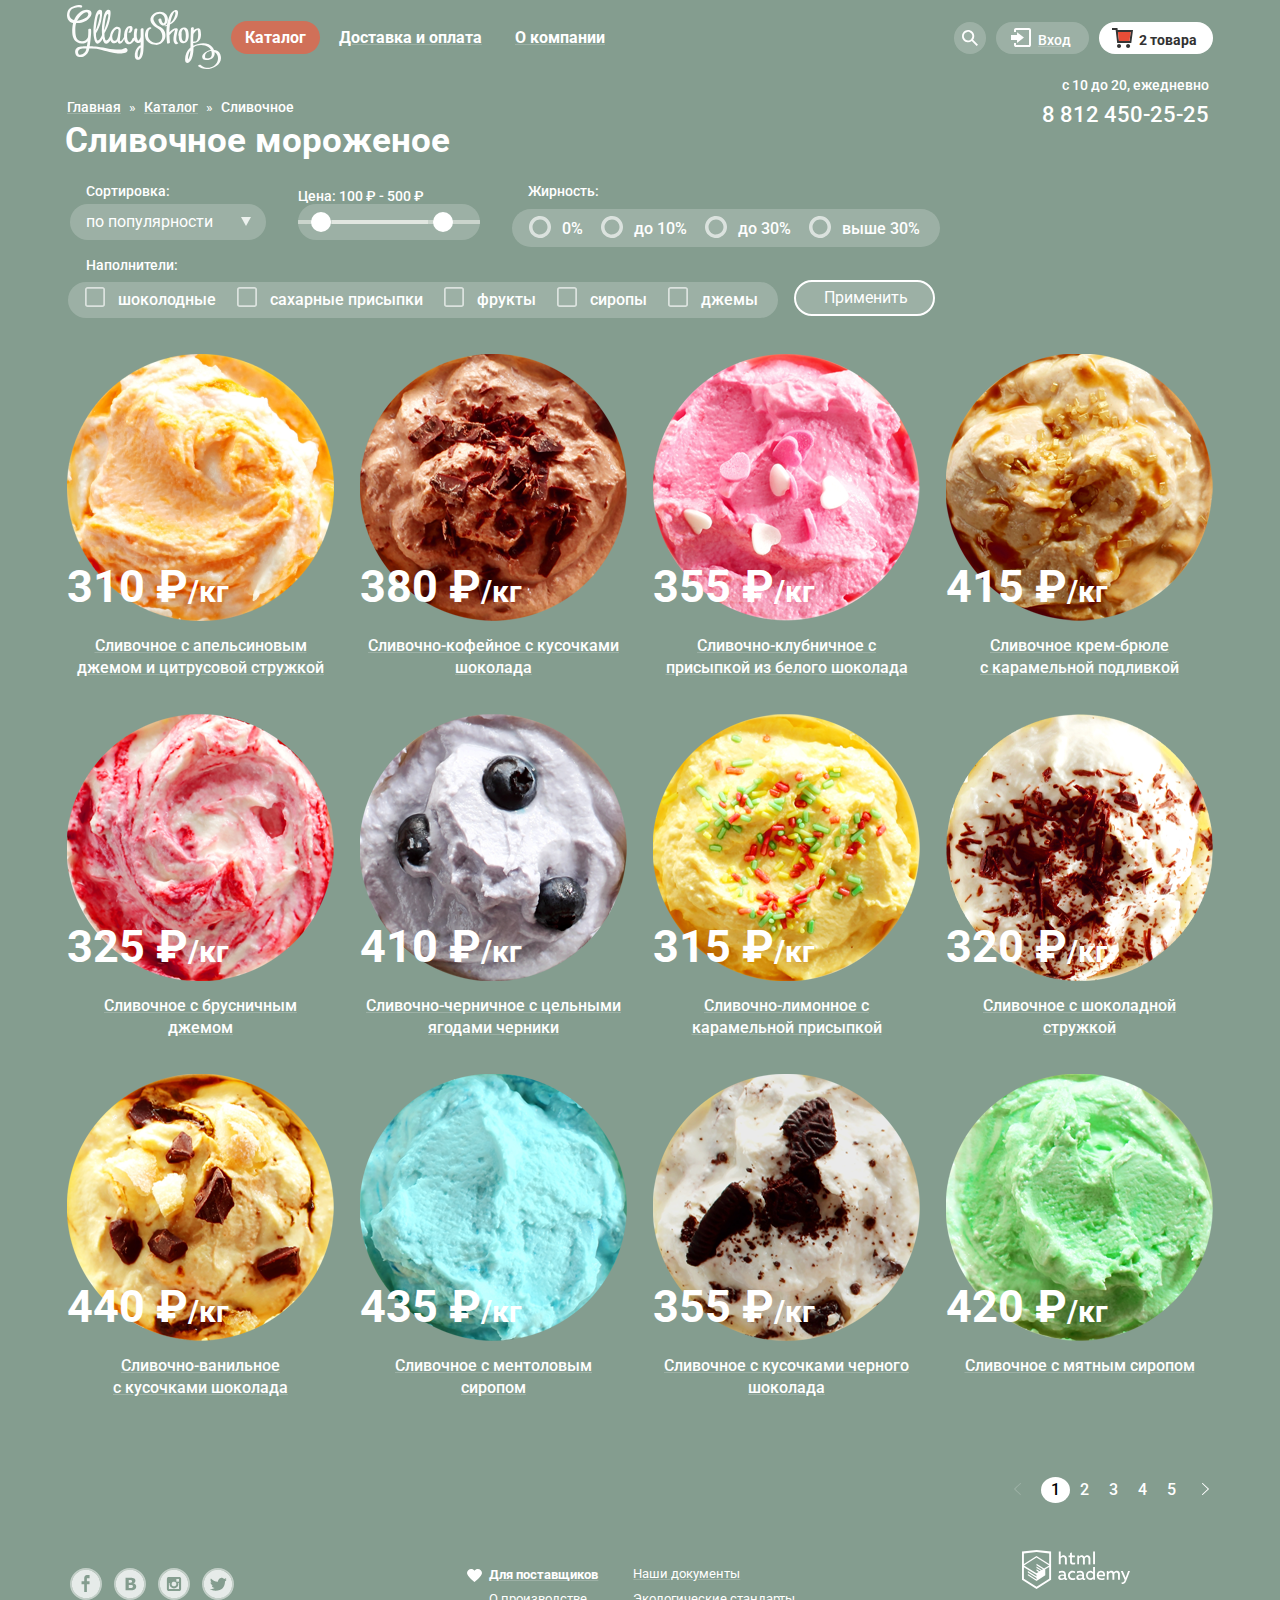
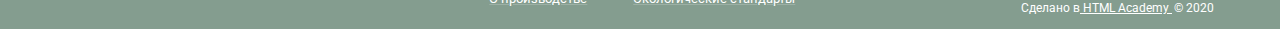
==== commit 7d108b62: "правки по защите" ====
--- a/catalog.html
+++ b/catalog.html
@@ -12,7 +12,9 @@
 <body class="main-background-padua">
   <header class="main-navigation__container">
     <div class="header__left-container">
-    <img class="header__logo" src="./img/logo.svg" height="64" width="154" alt="Logo">
+      <a class="header__logo" href="index.html">
+        <img class="" src="./img/logo.svg" height="64" width="154" alt="Logo">
+      </a>
       <nav class="header__main-navigation">
         <ul class="list__unstyled main-navigation">
           <li class="dropdown dropdown__helper dropdown__helper-catalog">
@@ -21,7 +23,7 @@
             <div class="dropdown-content">
               <a class="dropdown__submenu-item main-navigation__submenu-item main-navigation__submenu-item_new"
                 href="#">Новинки</a>
-              <a class="dropdown__submenu-item main-navigation__submenu-item" href="#">Сливочные</a>
+              <a class="dropdown__submenu-item main-navigation__submenu-item main-navigation__submenu-current" href="catalog.html">Сливочные</a>
               <a class="dropdown__submenu-item main-navigation__submenu-item" href="#">Щербеты</a>
               <a class="dropdown__submenu-item main-navigation__submenu-item" href="#">Фруктовый лед</a>
               <a class="dropdown__submenu-item main-navigation__submenu-item" href="#">Мелорин</a>
@@ -43,10 +45,11 @@
           <a class="header__user-navigation_search dropdown-form__helper dropdown__helper dropdown__helper-search" href="">
             <span class="i-search icon-bg"></span>
           </a>
-          <div class="header__user-navigation_search_form">
-            <input class="search-form_input" type="text" placeholder="Крем-брюле">
-          </div>
-          <input type="search" placeholder="Крем-брюле" hidden />
+          <form class="header__user-navigation_search_form" method="GET" action="https://echo.htmlacademy.ru">
+            <label for="search-input">
+              <input id="search-input" class="search-form_input" type="text" placeholder="Крем-брюле">
+            </label>
+          </form>
         </div>
 
         <div class="header__user-navigation_login-container">
@@ -54,11 +57,15 @@
             class="link-decoration header__user-navigation_container-icon header__user-navigation_icon-hover header__user-navigation_login dropdown__helper dropdown__helper-login">
             <span class="i-login icon-left"></span><span class="header__user-navigation_container-text">Вход</span>
           </a>
-          <form action="post" class="header__user-navigation_login-form">
-            <input class="custom-input header__user-navigation_login-form_input" type="text"
+          <form action="post" action="https://echo.htmlacademy.ru" class="header__user-navigation_login-form">
+            <label for="login-form_input-email">
+              <input id="login-form_input-email" class="custom-input header__user-navigation_login-form_input" type="text"
               placeholder="email@example.com">
-            <input class="custom-input header__user-navigation_login-form_input" type="text"
+            </label>
+            <label for="login-form_input-password">
+              <input id="login-form_input-password" class="custom-input header__user-navigation_login-form_input" type="password"
               placeholder="&centerdot;&centerdot;&centerdot;&centerdot;&centerdot;">
+            </label>
             <div class="login-form__down-container">
               <button class="custom-button login-form_btn-submit" name="Войти">Войти</button>
               <div class="login-form__links-container">
@@ -74,15 +81,15 @@
             class="header__user-navigation_container-icon decoration-disabled header__user-navigation_shopping-basket_not-empty dropdown-form__helper dropdown__helper dropdown__helper-login"><span
               class="i-shop-red icon-left"></span><span class="header__user-navigation_container-text">2
               товара</span></a>
-              <form id="shop_popup" class="shopping-basket__form">
+              <form id="shop_popup" class="shopping-basket__form" method="GET" action="https://echo.htmlacademy.ru">
                 <div class="shopping-basket__list-container">
                   <ul class="shopping-basket__list-style ">
                     <li class="shopping-basket__items-container">
                       <ul class="shopping-basket__list-style shopping-basket__row-container">
                         <li class="shopping-basket__item"><button id="shop-item_remove_1"
-                            class="i-cross shopping-basket__btn-remove"></button></li>
+                            class="i-remove shopping-basket__btn-remove"></button></li>
                         <li class="shopping-basket__item shopping-basket__item_image"><img src="img/shop-items/item-1-1.png"
-                            alt="" height="33" width="33" /></li>
+                            alt="Пломбир с апельсиновым джемом" height="33" width="33" /></li>
                         <li class="shopping-basket__item shopping-basket__item_name">Пломбир с апельсиновым джемом</li>
                         <li class="shopping-basket__item shopping-basket__item_price">1.5 кг х <span
                             class="shopping-basket__item-price">200 руб.</span></li>
@@ -92,9 +99,9 @@
                     <li class="shopping-basket__items-container">
                       <ul class="shopping-basket__list-style shopping-basket__row-container">
                         <li class="shopping-basket__item"><button id="shop-item_remove_2"
-                            class="i-cross shopping-basket__btn-remove"></button></li>
+                            class="i-remove shopping-basket__btn-remove"></button></li>
                         <li class="shopping-basket__item shopping-basket__item_image"><img src="img/shop-items/item-1-3.png"
-                            alt="" height="33" width="33" /></li>
+                            alt="Клубничный пломбир с присыпкой из белого шоколада" height="33" width="33" /></li>
                         <li class="shopping-basket__item shopping-basket__item_name">Клубничный пломбир с присыпкой из
                           белого шоколада</li>
                         <li class="shopping-basket__item shopping-basket__item_price">1.5 кг х <span
@@ -115,7 +122,7 @@
     <div class="catalog__navigation">
       <a class="catalog__navigation_item link-decoration link__hovered-color" href="index.html">Главная </a>
       <span class="catalog__navigation_item raquo"> &raquo; </span>
-      <a class="catalog__navigation_item link-decoration link__hovered-color" href="catalog.html">Каталог </a>
+      <a class="catalog__navigation_item link-decoration link__hovered-color" href="">Каталог </a>
       <span class="catalog__navigation_item raquo"> &raquo; </span>
       <a class="catalog__navigation_item link-decoration_inactive">Сливочное</a>
     </div>
@@ -134,22 +141,28 @@
         <div class="filter__line-container filter__upper-container">
           <fieldset class="filter__item-container">
             <legend class="filter__text-label">Сортировка:</legend>
-            <select id="filter-sort" name="sort"
-              class="filter__text-inside filter__input-sort">
-              <option class="filter__option_text-inside" value="по популярности">по популярности</option>
-              <option class="filter__option_text-inside" value="сначала не дорогие">сначала не дорогие</option>
-              <option class="filter__option_text-inside" value="сначала дорогие">сначала дорогие</option>
-              <option class="filter__option_text-inside" value="по жирности">по жирности</option>
-            </select>
+            <label for="filter-sort">
+              <select id="filter-sort" name="sort"
+                class="filter__text-inside filter__input-sort">
+                <option class="filter__option_text-inside" value="по популярности">по популярности</option>
+                <option class="filter__option_text-inside" value="сначала не дорогие">сначала не дорогие</option>
+                <option class="filter__option_text-inside" value="сначала дорогие">сначала дорогие</option>
+                <option class="filter__option_text-inside" value="по жирности">по жирности</option>
+              </select>
+            </label>
           </fieldset>
 
           <fieldset class="filter__item-container">
             <legend class="filter__text-label filter__text-label_price">Цена: 100 &#8381; - 500 &#8381;</legend>
               <div class="filter__doubled_slider-container">
-                <input class="filter__price-range filter__bordered-background" type="range" id="filter-range-price-1"
+                <label for="filter__price-range">
+                  <input id="filter__price-range" class="filter__price-range filter__bordered-background" type="range" id="filter-range-price-1"
                   name="price" min="100" max="500" value="150">
-                <input class="filter__price-range filter__price-range_second filter__bordered-background slider__thumb slider__track" type="range" id="filter-range-price-2"
+                </label>
+                <label for="filter__price-range_second">
+                  <input id="filter__price-range_second" class="filter__price-range filter__price-range_second filter__bordered-background slider__thumb slider__track" type="range" id="filter-range-price-2"
                   name="price" min="100" max="500" value="420">
+                </label>
               </div>
           </fieldset>
 
@@ -222,7 +235,7 @@
         <li class="list__horizonatal-item catalog-container__item">
           <a class="custom-button catalog-container__btn-show">Быстрый просмотр</a>
           <div class="catalog__image-price-container">
-            <img src="./img/shop-items/item-1-4.png" alt="cream">
+            <img src="./img/shop-items/item-1-4.png" alt="Сливочное с апельсиновым джемом и цитрусовой стружкой" width="267" height="267">
             <p class="catalog-container__item-price">310 &#8381;<sub class="catalog-container__item-unit">/кг</sub></p>
           </div>
           <a href="" class="link-decoration catalog-container__item-name link__hovered-color">Сливочное с апельсиновым
@@ -232,7 +245,7 @@
         <li class="list__horizonatal-item catalog-container__item">
           <a class="custom-button catalog-container__btn-show">Быстрый просмотр</a>
           <div class="catalog__image-price-container">
-            <img src="./img/shop-items/item-1-3.png" alt="cream">
+            <img src="./img/shop-items/item-1-3.png" width="267" height="267" alt="Сливочно-кофейное с кусочками шоколада" >
             <p class="catalog-container__item-price">380 &#8381;<sub class="catalog-container__item-unit">/кг</sub></p>
           </div>
           <a href="" class="link-decoration catalog-container__item-name link__hovered-color">Сливочно-кофейное с
@@ -241,7 +254,7 @@
         <li class="list__horizonatal-item catalog-container__item">
           <a class="custom-button catalog-container__btn-show">Быстрый просмотр</a>
           <div class="catalog__image-price-container">
-            <img src="./img/shop-items/item-1-2.png" alt="cream">
+            <img src="./img/shop-items/item-1-2.png" width="267" height="267" alt="Сливочно-клубничное с присыпкой из белого шоколада">
             <p class="catalog-container__item-price">355 &#8381;<sub class="catalog-container__item-unit">/кг</sub></p>
           </div>
           <a href="" class="link-decoration catalog-container__item-name link__hovered-color">Сливочно-клубничное
@@ -250,7 +263,7 @@
         <li class="list__horizonatal-item catalog-container__item">
           <a class="custom-button catalog-container__btn-show">Быстрый просмотр</a>
           <div class="catalog__image-price-container">
-            <img src="./img/shop-items/item-1-1.png" alt="cream">
+            <img src="./img/shop-items/item-1-1.png" width="267" height="267" alt="Сливочное крем-брюле с карамельной подливкой">
             <p class="catalog-container__item-price">415 &#8381;<sub class="catalog-container__item-unit">/кг</sub></p>
           </div>
           <a href="" class="link-decoration catalog-container__item-name link__hovered-color">Сливочное крем-брюле<br>с
@@ -259,7 +272,7 @@
         <li class="list__horizonatal-item catalog-container__item">
           <a class="custom-button catalog-container__btn-show">Быстрый просмотр</a>
           <div class="catalog__image-price-container">
-            <img src="./img/shop-items/item-2-4.png" alt="cream">
+            <img src="./img/shop-items/item-2-4.png" width="267" height="267" alt="Сливочное с брусничным джемом">
             <p class="catalog-container__item-price">325 &#8381;<sub class="catalog-container__item-unit">/кг</sub></p>
           </div>
           <a href="" class="link-decoration catalog-container__item-name link__hovered-color">Сливочное с
@@ -268,7 +281,7 @@
         <li class="list__horizonatal-item catalog-container__item">
           <a class="custom-button catalog-container__btn-show">Быстрый просмотр</a>
           <div class="catalog__image-price-container">
-            <img src="./img/shop-items/item-2-3.png" alt="cream">
+            <img src="./img/shop-items/item-2-3.png" width="267" height="267" alt="Сливочно-черничное с цельными ягодами черники">
             <p class="catalog-container__item-price">410 &#8381;<sub class="catalog-container__item-unit">/кг</sub></p>
           </div>
           <a href="" class="link-decoration catalog-container__item-name link__hovered-color">Сливочно-черничное с
@@ -277,7 +290,7 @@
         <li class="list__horizonatal-item catalog-container__item">
           <a class="custom-button catalog-container__btn-show">Быстрый просмотр</a>
           <div class="catalog__image-price-container">
-            <img src="./img/shop-items/item-2-2.png" alt="cream">
+            <img src="./img/shop-items/item-2-2.png" width="267" height="267" alt="Сливочно-лимонное с карамельной присыпкой">
             <p class="catalog-container__item-price">315 &#8381;<sub class="catalog-container__item-unit">/кг</sub></p>
           </div>
           <a href="" class="link-decoration catalog-container__item-name link__hovered-color">Сливочно-лимонное
@@ -286,7 +299,7 @@
         <li class="list__horizonatal-item catalog-container__item">
           <a class="custom-button catalog-container__btn-show">Быстрый просмотр</a>
           <div class="catalog__image-price-container">
-            <img src="./img/shop-items/item-2-1.png" alt="cream">
+            <img src="./img/shop-items/item-2-1.png" width="267" height="267" alt="Сливочное с шоколадной стружкой">
             <p class="catalog-container__item-price">320 &#8381;<sub class="catalog-container__item-unit">/кг</sub></p>
           </div>
           <a href="" class="link-decoration catalog-container__item-name link__hovered-color">Сливочное с
@@ -295,7 +308,7 @@
         <li class="list__horizonatal-item catalog-container__item">
           <a class="custom-button catalog-container__btn-show">Быстрый просмотр</a>
           <div class="catalog__image-price-container">
-            <img src="./img/shop-items/item-3-4.png" alt="cream">
+            <img src="./img/shop-items/item-3-4.png" width="267" height="267" alt="Сливочно-ванильное с кусочками шоколада">
             <p class="catalog-container__item-price">440 &#8381;<sub class="catalog-container__item-unit">/кг</sub></p>
           </div>
           <a href="" class="link-decoration catalog-container__item-name link__hovered-color">Сливочно-ванильное<br>с
@@ -304,7 +317,7 @@
         <li class="list__horizonatal-item catalog-container__item">
           <a class="custom-button catalog-container__btn-show">Быстрый просмотр</a>
           <div class="catalog__image-price-container">
-            <img src="./img/shop-items/item-3-3.png" alt="cream">
+            <img src="./img/shop-items/item-3-3.png" width="267" height="267" alt="Сливочноe с ментоловым сиропом">
             <p class="catalog-container__item-price">435 &#8381;<sub class="catalog-container__item-unit">/кг</sub></p>
           </div>
           <a href="" class="link-decoration catalog-container__item-name link__hovered-color">Сливочноe с
@@ -313,7 +326,7 @@
         <li class="list__horizonatal-item catalog-container__item">
           <a class="custom-button catalog-container__btn-show">Быстрый просмотр</a>
           <div class="catalog__image-price-container">
-            <img src="./img/shop-items/item-3-2.png" alt="cream">
+            <img src="./img/shop-items/item-3-2.png" width="267" height="267" alt="Сливочное с кусочками черного шоколада">
             <p class="catalog-container__item-price">355 &#8381;<sub class="catalog-container__item-unit">/кг</sub></p>
           </div>
           <a href="" class="link-decoration catalog-container__item-name link__hovered-color">Сливочное с кусочками
@@ -322,7 +335,7 @@
         <li class="list__horizonatal-item catalog-container__item">
           <a class="custom-button catalog-container__btn-show">Быстрый просмотр</a>
           <div class="catalog__image-price-container">
-            <img src="./img/shop-items/item-3-1.png" alt="cream">
+            <img src="./img/shop-items/item-3-1.png" width="267" height="267" alt="Сливочное с мятным сиропом">
             <p class="catalog-container__item-price">420 &#8381;<sub class="catalog-container__item-unit">/кг</sub></p>
           </div>
           <a href="" class="link-decoration catalog-container__item-name link__hovered-color">Сливочное с мятным
@@ -358,7 +371,6 @@
 
     <div class="footer__about-links-container">
       <div>
-        <!-- <a href="#" class="i-heart icon-show"></a> -->
         <a href="#" class="link-decoration footer_link link__hovered-color icon-write footer_link-bold">Для
           поставщиков</a>
       </div>
@@ -371,31 +383,12 @@
 
     <div class="footer__dev-container">
       <div class="footer_link-content">
-        <a href="https://htmlacademy.ru/intensive/htmlcss"><img class="footer__dev-img" src="img/logo-academy.svg" width="108" height="39" alt=""></a>
+        <a href="https://htmlacademy.ru/intensive/htmlcss"><img class="footer__dev-img" src="img/logo-academy.svg" width="108" height="39" alt="html academy логотип"></a>
         <p class="footer_text-dev">Сделано в<a class="footer_link-dev link__hovered-color" href="https://htmlacademy.ru/intensive/htmlcss">
             HTML Academy </a> &copy; 2020</p>
       </div>
     </div>
   </footer>
-
-  <form id="feedback" class="feedback__form-modal visually-hidden">
-    <div class="feedback__form-content">
-      <div class="feedback__form-content_header">
-        <h2 class="feedback__form-title">Мы обязательно вам ответим!</h2>
-        <button class="i-cross feedback__close-btn" id="feedback_close"></button>
-      </div>
-
-      <input class="custom-input feedback__form_input-template feedback__form_input" type="text"
-        placeholder="Имя Фамилия" required>
-      <input class="custom-input feedback__form_input-template feedback__form_input" type="email"
-        placeholder="email@example.com" required>
-      <textarea class="custom-input feedback__form_input-template feedback__form_textarea"
-        placeholder="В свободной форме" rows="5" required></textarea>
-      <div class="feedback__form-btn_container">
-        <input class="custom-button feedback__form-btn_submit" type="submit" name="send_feedback" value="Отправить" />
-      </div>
-    </div>
-  </form>
 </body>
 
 </html>--- a/css/styles.min.css
+++ b/css/styles.min.css
@@ -1,6 +1 @@
-:root{--padua:#849d8f;--blue-bayoux:#9d8b84;--bali-hai:#8996a6;--ford-dark-charcoal:#323232;--floral-white:#f8f7f4;--white:#fff;--input-border-color:#d3d3d2;--black:#000;--background-gray:rgba(255,255,255,0.2);--mandys-pink:#ffbc9e;--button-box-shadow-color:rgba(172,16,0,0.64);--button-background-gradient-main:#f26843;--button-background-gradient-second:#e74a35;--cinnabar:#e84d37;--main-menu-active:#d07058;--very-dark-gray:#5a5a5a;--slider-hover:rgba(255,255,255,0.4);--menu-item-border:rgba(50,50,50,0.2);--menu-item-hover:#fbded7;--menu-item-current:#f6b5a5;--input-active:rgba(46,136,228,0.52);--snow:#f9f9f9;--slider-background-gradient:rgba(215,242,227,1);--slider-background:rgba(255,255,255,0.75);--form-box-shadow:rgba(0,0,0,0.4);--shopping-basket-border:#cacac7;--catalog-item-hover-bg:rgba(0,0,0,0.2);--slider-track:rgba(248,247,244,0.5);--form-feedback-background:#fefefe}body{width:1200px;margin:auto;font-family:"Roboto",Arial,sans-serif;font-size:16px;line-height:18px;font-weight:500}.content{display:grid;grid-template-columns:100%;grid-template-rows:229px 324px 306px 220px;gap:40px 1px;padding:10px 27px 0;z-index:99999}.main-background-padua{background-color:var(--padua)}.main-background-blue-bayoux{background-color:var(--blue-bayoux)}.main-background-bali-hai{background-color:var(--bali-hai)}.custom-input{background:var(--white);border:1px solid var(--input-border-color);box-sizing:border-box;border-radius:4px;font-weight:700;font-size:16px;line-height:20px;color:var(--ford-dark-charcoal)}.custom-button{padding:0;margin:0;background:linear-gradient(180deg,var(--button-background-gradient-main) 0%,var(--button-background-gradient-second) 100%);box-shadow:0 2px 2px var(--button-box-shadow-color);border-radius:70px;border-color:transparent;display:inline-block;color:var(--white)}.custom-button:hover{background:linear-gradient(0deg,var(--background-gray),var(--background-gray)),linear-gradient(180deg,var(--button-background-gradient-main) 0%,var(--button-background-gradient-second) 100%)}.link-decoration{text-decoration:underline;text-decoration-color:var(--background-gray);font-weight:500;font-size:14px;line-height:16px;color:var(--white)}.link-decoration_inactive{font-weight:500;font-size:14px;line-height:16px;color:var(--white)}.link__hovered-color:hover{color:var(--mandys-pink)}.link__blog-hover:hover{color:var(--cinnabar)}.visually-hidden{position:absolute;width:1px;height:1px;border:0;clip:rect(0 0 0 0);overflow:hidden}.main-navigation__container{display:grid;grid-template-columns:3fr 1fr;grid-template-rows:1fr 45px;gap:1px 1px;grid-template-areas:". ." ". .";margin:9px 27px 0}.header__info_number-text{font-size:22px;line-height:24px;color:var(--white);text-decoration:none;margin-bottom:2px}.header__info_work{align-items:flex-end;padding-right:4px;padding-top:10px}.header__info_work-time{font-size:14px;line-height:16px;color:var(--white);margin:0 0 10px}.header__user-navigation_upper-right{display:flex;align-items:center;margin-bottom:5px}.header__user-navigation_upper-right div:not(:last-child){margin-right:10px}.header__user-navigation_container-icon{display:flex;align-content:space-between;height:32px;background:var(--background-gray);border-radius:20px;font-style:normal;font-weight:500;font-size:14px;line-height:16px;justify-content:center}.header__user-navigation_container-text{color:var(--white);display:flex;align-items:center;text-decoration:none;padding-top:5px}.catalog__navigation{display:flex;align-items:flex-end;margin-top:20px;font-style:normal;font-weight:400;font-size:14px;line-height:16px;display:flex;align-items:center;color:var(--white)}.catalog__navigation .catalog__navigation_item:not(:first-child){margin-left:8px}.header__info{display:flex;flex-direction:column;justify-content:center;align-items:flex-end}.header__right-container{display:flex;flex-direction:column;justify-content:center;align-items:flex-end}.header__left-container{display:flex;align-items:center}.list__unstyled{list-style-type:none}.list__horizonatal-item{display:inline}.unsorted-list{margin:0;padding:0}.header__user-navigation{font-size:16px;line-height:18px}.header__main-navigation{margin-bottom:5px}.main-navigation .list__horizonatal-item{margin-left:5px}.main-navigation{padding:0;display:grid;grid-template-columns:0.5fr 1fr 1fr;grid-template-rows:1fr;margin:0 0 0 10px}.header__logo{position:relative;top:-1px}.main-navigation__menu-item-link{color:var(--white);font-style:normal;font-weight:700;font-size:16px;line-height:18px;padding:10px 14px}.main-navigation__menu-item{font-weight:400;font-size:14px;line-height:16px;color:var(--black)}.main-navigation__submenu-item{font-style:normal;font-weight:400;font-size:14px;line-height:16px;white-space:nowrap}.main-navigation__submenu-item:hover{background-color:var(--menu-item-hover)}.main-navigation__submenu-item_new{font-weight:700;font-size:14px;line-height:18px;color:var(--black);border:1px solid var(--menu-item-border)}.menu-item-link__dropdown{color:#fff;border:none;cursor:pointer}.dropdown{position:relative;display:inline-block}.dropdown-content{display:none;position:absolute;background-color:var(--snow);min-width:143px;z-index:1;left:-8px;top:30px}.dropdown-content .dropdown__submenu-item{color:#000;padding:8px 21px;text-decoration:none;display:block}.dropdown-content .dropdown__submenu-item:hover{background-color:var(--menu-item-hover)}.dropdown:hover .dropdown-content{display:block}.dropdown:hover .menu-item-link__dropdown{text-decoration:none;color:var(--black);border-radius:26px;background-color:var(--white)}.header__user-navigation_search_form{display:none;justify-content:center;align-items:center;position:absolute;background-color:var(--snow);min-width:160px;z-index:1}.header__user-navigation_search{position:relative}.header__user-navigation_search-container:hover
-.header__user-navigation_search_form{display:grid}.header__user-navigation_search > .i-search:hover{background-image:url(../img/icons/i-search-black.svg);background-color:var(--white)}.search-form_input{width:311px;height:44px;left:135px;top:79px;font-weight:400;font-size:14px;line-height:16px;padding-left:15px;background:var(--white);border:1px solid var(--input-border-color);box-sizing:border-box;border-radius:4px}.header__user-navigation_search_form{width:341px;height:84px;right:580px;top:60px;background:var(--floral-white);box-shadow:0 20px 20px var(--form-box-shadow);border-radius:4px}.header__user-navigation_login-form{display:none;grid-template-columns:1fr;grid-template-rows:1fr 1fr 1fr;gap:20px 1px;align-items:center;position:absolute;top:35px;right:5px;padding:18px 20px 22px 15px;background:var(--floral-white);box-shadow:0 20px 20px var(--form-box-shadow);border-radius:4px;z-index:99999}.login-form__links-container{display:flex;flex-direction:column;margin-left:20px}.login-form__links-container > .login-form__links:not(:first-child){margin-top:5px}.login-form__down-container{display:flex;justify-content:center;align-items:center;position:relative}.login-form_btn-submit{width:103px;height:44px;font-weight:700;font-size:18px;line-height:16px}.login-form__links{font-weight:400;font-size:13px;line-height:15px;text-decoration:underline;display:flex;align-items:center;white-space:nowrap;color:var(--ford-dark-charcoal)}.header__user-navigation_shopping-basket_not-empty{padding:0 16px;background-color:var(--white)}.header__user-navigation_shopping-basket_empty{padding:0 16px}.header__user-navigation_shopping-basket_not-empty
-> .header__user-navigation_container-text{color:var(--ford-dark-charcoal);font-weight:700;font-size:14px;line-height:16px}.header__user-navigation_shopping-basket{position:relative}.header__user-navigation_shopping-basket:hover > .shopping-basket__form{display:flex}.shopping-basket__form{display:none;flex-direction:column;justify-content:center;align-items:center;position:absolute;background-color:var(--snow);z-index:1;top:40px;right:0;padding:18px 14px 0 20px}.shopping-basket__items-container{display:flex;flex-direction:row;align-items:center;font-size:13px;line-height:16px;padding-bottom:15px}.shopping-basket__items-container_image{display:flex;justify-content:center;margin-left:9px}.shopping-basket__grid-container
-> .shopping-basket__items-container:not(:first-child){margin-top:20px}.shopping-basket__list-style{list-style-type:none;padding:0;align-items:flex-start;margin:0 8px 2px 0}.shopping-basket__list-container{padding:0 0 2px;border-bottom:solid 1px}.shopping-basket__item{align-self:center}.shopping-basket__item_image{margin-left:9px}.shopping-basket__item_name{font-style:normal;font-weight:400;font-size:13px;line-height:16px;display:flex;align-items:center;margin-left:13px;width:216px}.shopping-basket__item_price{margin-left:31px;white-space:nowrap}.shopping-basket__item_price-total{margin-left:26px;white-space:nowrap}.shopping-basket__row-container{display:flex;flex-direction:row}.shopping-basket__table-container{padding-bottom:20px;padding-top:5px}.shopping-basket__footer{display:flex;justify-content:flex-end;flex-direction:column;padding-top:15px;padding-bottom:20px;align-self:flex-end}.shopping-basket__footer_total{align-self:flex-end;font-weight:700;font-size:15px;line-height:16px}.shopping-basket__btn-remove{align-items:center;background-color:transparent;width:11px;height:11px;margin:0;padding:0;border:0;text-indent:-1000em}.shopping-basket__btn-chekout{width:172px;height:44px;margin-top:15px;font-weight:700;font-size:18px;line-height:16px}.shopping-basket__item-price{color:var(--shopping-basket-border)}.shopping-basket__form-container{padding:12px 0}.custom-input:focus{outline:2px solid var(--input-active)}.header__user-navigation_login-container{position:relative}.header__user-navigation_login-container:hover
-> .header__user-navigation_login-form{display:grid}.dropdown__helper::after{bottom:0;height:10px;background:transparent;content:"";display:block;position:absolute}.dropdown__helper-login::after{bottom:-8px;width:80px}.dropdown__helper-catalog::after{width:100px;bottom:-13px}.dropdown__helper-search::after{width:30px;bottom:-38px}.header__user-navigation_login-form_input{font-style:normal;font-weight:400;font-size:14px;line-height:16px;height:44px;padding-left:15px;width:241px}.search-form_input{width:311px;height:44px;left:635px;top:79px;font-weight:400;font-size:14px;line-height:16px;padding-left:15px;background:var(--white);border:1px solid var(--input-border-color);box-sizing:border-box;border-radius:4px}.menu-navigation__submenu-item_current{background-color:var(--menu-item-current)}.main-navigation__menu-item-link_current-page{text-decoration:none;border-radius:26px;color:var(--white);background-color:var(--main-menu-active);padding:7px 14px}.main-navigation__menu-item-link:hover{text-decoration:none;color:var(--black);border-radius:26px;background-color:var(--white)}.promo__container{display:flex;flex-direction:column;width:560px;height:229px;border-radius:16px;color:var(--white)}.promo__discription{margin:16px 0 0;font-family:Roboto;font-style:normal;font-weight:700;font-size:18px;line-height:22px}.promo__heading{margin:0;font-weight:700;font-size:35px;line-height:41px}.promo__block{display:grid;grid-template-columns:1fr 1fr;padding-top:5px;grid-column-gap:26px;z-index:1}.promo__block_content{padding-left:16px;padding-right:25px;padding-top:16px;display:flex;flex-direction:column}.promo__container_raspberry{background-image:url(../img/crimson-bg.jpg);background-repeat:no-repeat}.promo__container_chocolate{background-image:url(../img/chocolate-bg.jpg);background-repeat:no-repeat}.promo__button{align-self:flex-end;text-decoration:none;font-size:18px;line-height:24px;margin-top:42px;padding:14px 20px}.promo__button-text{padding:0 27px}.about-info__container{background-image:url(../img/wafer-pattern.png);border-radius:16px;height:306px}.about-info__content-container{padding:25px 20px}.about-info__header-text{font-style:normal;font-weight:500;font-size:24px;line-height:30px;margin:5px 0 0 5px}.about-info__list-item{display:flex;font-style:normal;font-weight:400;font-size:16px;line-height:22px;word-wrap:normal}.about-info__list-container{display:grid;grid-template-columns:1fr 1fr;grid-column-gap:25px;grid-row-gap:10px;margin-top:15px}.news-blog__text{font-style:normal;font-weight:500;font-size:16px;line-height:22px;margin:20px 0 0}.news-blog__link{color:var(--ford-dark-charcoal);text-decoration-color:var(--ford-dark-charcoal);font-style:normal;font-weight:700;font-size:24px;line-height:30px;display:flex;align-items:center;margin-top:4px}.news-blog__container{background-image:url(../img/strawberry-bg.jpg);background-repeat:no-repeat;width:100%;height:220px;left:27px;top:1626px;border-radius:16px;padding-left:20px}.mailing-subscribe__text{font-weight:400;font-size:16px;line-height:22px;color:var(--very-dark-gray);margin:0 0 0 5px}.mailing-subscribe__container{border:6px solid transparent;border-image:url(../img/post-bg.png) 6 round;background-color:var(--floral-white);background-size:90% 90%;height:210px;width:550px;background-clip:content-box}.mailing-subscribe__input-container{display:flex;margin-top:40px;padding-left:5px}.mailing-subscribe__input{min-width:368px;padding-left:10px}.mailing-subscribe__container-content{padding:25px 16px 35px 20px}.mailing-subscribe__button{font-size:18px;line-height:24px;width:130px;height:44px;margin-left:10px}.text-content{font-family:Roboto;font-style:normal;font-weight:400;font-size:16px;line-height:22px}.icon-bg{display:block;background-repeat:no-repeat;height:32px;width:32px;background-color:var(--background-gray);border-radius:50%;background-position:center}.social-icon{background-position:center;background-size:32px 32px;background-repeat:no-repeat;border-radius:50%;padding:22px}.icon-circle{background-repeat:no-repeat}.icon-upper-left:before{content:"";position:relative;width:24px;height:24px;float:left;right:-2px;bottom:10px;padding:24px 10px 32px 24px}.icon-circle_about{background-position:center;background-size:32px 32px;background-repeat:no-repeat;border-radius:50%}.icon-left{position:relative;background-repeat:no-repeat;background-position:center;height:24px;width:24px;left:-5px;top:4px}.i-cow:before{background:url(../img/icons/i-cow.svg) no-repeat}.i-leaf:before{background:url(../img/icons/i-leaf.svg) no-repeat}.i-temp:before{background:url(../img/icons/i-temp.svg) no-repeat}.i-icecream:before{background:url(../img/icons/i-icecream.svg) no-repeat}.i-search{background-image:url(../img/icons/i-search.svg)}.i-shop{background-image:url(../img/icons/i-shop.svg)}.i-shop-red{background-image:url(../img/icons/i-shop-red.svg)}.i-login{background-image:url(../img/icons/i-login.svg)}.i-facebook{background-image:url(../img/icons/i-facebook.svg)}.i-instagram{background-image:url(../img/icons/i-instagram.svg)}.i-vk{background-image:url(../img/icons/i-vk.svg)}.i-twitter{background-image:url(../img/icons/i-twitter.svg)}.i-heart{background-image:url(../img/icons/i-heart.svg)}.i-hit{background-image:url(../img/icons/i-hit.svg)}.i-cross{background-image:url(../img/icons/X.png)}.i-pin{background-image:url(../img/icons/pin.svg)}.i-arrow-left{background-image:url(../img/icons/icon-left-small.svg)}.i-arrow-right{background-image:url(../img/icons/icon-right-small.svg);left:16px}.pagination-arrow{background-repeat:no-repeat;margin:0;width:7px;height:12px;position:relative;align-self:flex-end}.map__image{background-image:url(../img/map.png);width:1200px;height:430px;margin-top:45px}.map__feedback-form{display:flex;flex-direction:column;float:right;margin-top:62px;margin-bottom:62px;margin-right:27px;width:303px;height:306px;background:var(--form-feedback-background);border-radius:16px}.map__pinner{position:relative;border-radius:50%;background-repeat:no-repeat;padding:80px;width:80px;height:140px;top:198px;left:227px;background-position:center}.feedback__form-modal{display:flex;align-items:center;justify-content:center;position:fixed;z-index:1;padding-top:100px;left:0;top:0;width:100%;height:100%;overflow:auto;background-color:rgba(0,0,0,0.4)}.feedback__form-content .custom-input:nth-child(n + 1){margin-bottom:20px}.feedback__form-content{display:flex;flex-direction:column;width:430px;height:441px;padding:0 20px;background:var(--floral-white);border-radius:6px}.feedback__form_input-template{padding-left:14px;padding-top:10px;padding-bottom:15px;font-weight:400;font-size:16px;line-height:20px}.feedback__form_input{width:267px;height:44px}.feedback__form_textarea{width:428px;height:154px}.feedback__form-title{font-style:normal;font-weight:500;font-size:24px;line-height:28px}.feedback__form-content_header{display:grid;grid-template-columns:1fr 0.1fr;grid-template-rows:1fr}.feedback__form-btn_submit{width:140px;height:44px;font-weight:700;font-size:18px;line-height:24px}.feedback__form-btn_container{display:flex;margin:25px 0;align-content:center;justify-content:flex-end}.feedback__close-btn{position:relative;align-self:center;align-items:center;background-repeat:no-repeat;background-color:transparent;width:25px;height:21px;margin:0;padding:0;border:0;text-indent:-1000em;left:33px;bottom:5px}.map__feedback-form_container{margin:31px 25px}.map__contacts{display:flex;flex-direction:column;margin-top:22px}.map__feedback-form-button{width:253px;height:43px;border-radius:70px;margin-top:30px;font-style:normal;font-weight:700;font-size:18px;line-height:24px}.map__text-small{font-size:14px}.map__text-medium{margin:0;font-style:normal;font-weight:700;font-size:18px;line-height:24px}.map__text-phone{margin-top:4px;text-decoration:none;color:var(--black)}.icon{background-repeat:no-repeat;background-size:32px 32px;background-position:center;display:block}.header__user-navigation_icon-hover:hover{background-color:var(--white);color:var(--black)}.header__user-navigation_icon-hover:hover
-> .header__user-navigation_container-text{color:var(--very-dark-gray)}.pannier__with-items{background-color:var(--white)}.pannier__with-items > .header__user-navigation_container-text{color:var(--black)}.header__user-navigation_icon-hover:hover .i-login{background-image:url(../img/icons/i-login-black.svg);background-color:var(--white)}.header__user-navigation_login:hover{background-color:var(--white)}.header__user-navigation_login{padding:0 18px}.caption__catalog-item{color:var(--white);margin:0 0 0 25px;font-style:normal;font-weight:700;font-size:35px;line-height:41px}.decoration-disabled{text-decoration:none}.raquo{color:var(--white)}.slider__container{height:513px;position:relative;top:10px}.slider__toggle{display:grid;grid-template-columns:1fr 1fr 1fr;grid-template-rows:1fr;gap:1px 8px;position:absolute;top:562px;left:381px}.slider__background-effect{content:"";right:0;display:block;background:radial-gradient(circle,var(--white) 0%,var(--slider-background-gradient) 100%);background-color:var(--slider-background);filter:blur(250px);border-radius:50%;left:50px;top:-500px;width:100%;height:100%;overflow:auto;position:relative;z-index:-2}.slider__image-container{display:flex;height:584px}.slider__interation-content{display:flex;flex-direction:column;align-items:center;position:relative;top:-880px;left:7px}.slider__content-text{width:745px;color:var(--white);margin:50px 5px 0 0;font-style:normal;font-weight:700;font-size:60px;line-height:60px;text-align:center}.slider__content-button{font-weight:700;font-size:32px;line-height:44px;width:278px;margin-top:25px;margin-right:13px;padding:9px 2px;text-align:center}.slider__image{position:relative;left:275px;bottom:45px;z-index:-1}.slider__radio{cursor:pointer;height:20px;width:20px;border:2px solid var(--white);box-sizing:border-box;border-radius:50%;display:inline-block;transition:background-color}.slider__radio:hover{background-color:var(--slider-hover)}.slider__radio-active{background-color:var(--white)}.catalog-container{display:grid;grid-template-columns:1fr;padding:40px 27px 0}.catalog__image-price-container{position:relative;text-align:center;color:#fff;z-index:-1}.catalog-container__item-price{font-size:45px;line-height:45px;color:var(--white);position:absolute;top:165px;font-weight:700}.catalog-container__item-unit{bottom:0;font-size:30px;line-height:35px;color:var(--white)}.catalog-container__item{display:flex;flex-direction:column;position:relative}.catalog-container__item-name{position:relative;margin-top:8px;width:267px;height:44px;font-style:normal;font-weight:500;font-size:16px;line-height:22px;text-align:center}.catalog-container__item{font-size:16px;line-height:22px;color:var(--white)}.item-price-container{display:inline}.catalog-container__icon-hit{display:flex;position:absolute;bottom:210px;width:61px;height:61px;background-size:34px 27px;background-color:var(--white);border-radius:50%;background-repeat:no-repeat;background-position:center}.catalog-container__item:hover > .catalog-container__btn-show{display:block}.catalog-container__btn-show{position:absolute;display:none;top:330px;align-self:center;font-style:normal;font-weight:700;font-size:18px;line-height:24px;padding:10px 15px}.catalog-container__item:hover:before{content:" ";position:absolute;width:290px;height:400px;bottom:-70px;left:-10px;background-color:rgba(255,255,255,0.2);border-radius:4px;z-index:-1}.catalog-hot__container{text-align:center}.catalog-hot__item-list{display:grid;grid-template-columns:repeat(4,1fr);grid-template-rows:1fr;gap:1px 25px;grid-template-areas:". . . .";margin-top:2px}.catalog__image-price-container > img{width:267px;height:267px}.catalog__list{display:grid;grid-template-columns:repeat(4,1fr);text-align:center;gap:32px 26px}.news-about-container{display:grid;grid-template-columns:1fr;grid-template-rows:1fr 1fr;gap:1px 1px;width:1146px;height:306px}.news-subscribe-blog__container{display:grid;grid-template-columns:1fr 1fr;grid-template-rows:1fr;gap:0 26px;padding-top:3px}.filter__upper-container .filter__item-container:not(:first-child){margin-left:20px}.filter__sort-container .list__horizonatal-item:not(:first-child){margin-left:16px}.filter__list .list__horizonatal-item:not(:first-child){margin-left:0}.filter__list li:not(:first-child){padding-left:19px}.filter__button-submit{padding:0 25px 0 28px;background:var(--background-gray);border:2px solid var(--white);color:var(--white);box-sizing:border-box;border-radius:20px;box-shadow:none;height:36px;text-align:center;text-decoration:none;margin-left:12px;margin-top:30px}.filter__grid-container{display:grid;grid-template-rows:1fr 1fr;margin-top:15px}.filter__item-container{border:0;margin-left:20px;padding:0 0 0 10px}.filter__text-inside{color:var(--white);font-size:16px;line-height:18px}.filter__option_text-inside{background-color:var(--background-gray)}.filter__input-with-label-container{display:flex;flex-direction:column}.filter__text-label{color:var(--white);font-size:14px;line-height:16px;padding-left:16px}.filter__text-label_price{padding:5px 0 0}.filter__text-label_richness{padding-top:8px}.filter__button-submit:hover{background:var(--white);border-radius:20px;color:var(--ford-dark-charcoal)}.filter__button-submit:active{border-radius:20px;border-color:var(--ford-dark-charcoal);color:var(--ford-dark-charcoal);outline:none;background:linear-gradient(180deg,var(--ford-dark-charcoal) 0%,var(--white) 10%)}.filter__price-range{padding:0}.filter__input-sort{-moz-appearance:none;-webkit-appearance:none;outline:none;border-radius:20px;width:196px;height:36px;line-height:18px;padding-left:16px;margin-top:5px;color:var(--white);background-image:url(../img/icons/arrow-white.svg);background-size:.6em;background-position:92% center;background-repeat:no-repeat;background-color:var(--background-gray);border:none}.filter__input-sort:hover{background-image:url(../img/icons/arrow-black.svg);color:var(--ford-dark-charcoal)}.filter__bordered-background{background:var(--background-gray);border-radius:20px;display:inline-flex;align-items:center;height:36px;padding:0 20px 0 15px}.filter__sort-container{padding:2px 20px 0 15px;margin:10px 0 0}.filter__radio-checkbox{position:absolute;z-index:-1;opacity:0;margin:10px 0 0 20px}.filter__radio-checkbox + label{position:relative;padding:0 0 0 35px;cursor:pointer}.filter__radio-checkbox + label:after{content:"";position:relative;width:24px;height:22px}.filter__list{margin:0;position:relative;top:9px;left:-2px}input[type="radio"] + label:before{content:"";position:absolute;top:-3px;left:2px;width:24px;height:22px;background-image:url(../img/icons/radio-off.svg);background-repeat:no-repeat}input[type="radio"]:checked + label:before{background-image:url(../img/icons/radio-on.svg);background-repeat:no-repeat}input[type="checkbox"] + label:before{content:"";position:absolute;top:-3px;left:2px;width:24px;height:22px;background-image:url(../img/icons/checkbox-off.svg);background-repeat:no-repeat}input[type="checkbox"]:checked + label:before{background-image:url(../img/icons/checkbox-on.svg);background-repeat:no-repeat}.filter__line-container{display:inline-flex;align-items:center}.footer__container{padding:0 24px;height:16px;display:grid;grid-template-columns:1fr 1fr 1fr;grid-template-rows:1fr;gap:1px 1px;grid-template-areas:". . ."}.footer__top-bordered{border-top:1px solid var(--background-gray)}.footer_link{font-style:normal;font-weight:400;font-size:13px;line-height:18px;position:relative}.footer_link-bold{font-weight:700}.footer_text-dev{color:var(--white);font-style:normal;font-weight:400;font-size:12px;line-height:18px;margin-right:2px;margin-top:20px}.footer_link-dev{color:var(--white);font-style:normal;font-weight:400;font-size:12px;line-height:18px;margin:0 2px 0 0}.footer__social-links-container{padding:0;display:grid;grid-template-columns:repeat(4,1fr);grid-template-rows:1fr;margin-top:23px}.footer__about-links-container{margin-top:32px;padding-left:41px;display:grid;grid-template-columns:130px 1fr;grid-template-rows:25px 1fr;grid-column-gap:14px}.footer_link-content{display:flex;flex-direction:column}.footer__dev-container{display:flex;align-items:flex-end;flex-direction:column}.footer__dev-img{position:relative;margin-top:5px;top:12px;left:1px}.footer__container-centered{display:flex;align-items:center;justify-content:center}.footer__container-left{display:flex;align-items:center;justify-content:flex-start}.icon-write::before{content:"";position:absolute;height:24px;width:24px;left:-22px;top:2px;background:url(../img/icons/i-heart.svg);background-repeat:no-repeat}.pagination{display:flex}.pagination__list-container{display:flex;align-items:center;flex-direction:row;align-self:flex-end;margin-left:27px;margin-bottom:30px}.pagination__container{display:flex;justify-content:flex-end;margin-top:78px}.pagination .pagination__link{color:var(--white);float:left;padding:4px 10px;text-decoration:none;font-size:16px;line-height:18px}.pagination .pagination__arrow_inactive{color:var(--background-gray);pointer-events:none}.pagination .pagination__link.pagination__link-active{background-color:var(--white);border-radius:50%;color:var(--black)}.pagination .pagination__link:hover:not(.pagination__link-active){background-color:var(--background-gray);border-radius:50%}.filter__doubled_slider-container{background:rgba(255,255,255,0.2);border-radius:20px}.filter__price-range{width:130px;padding-left:0;padding-right:0;vertical-align:middle;background:none;border:none;-webkit-appearance:none}.filter__price-range_second{width:148px;margin-left:-100px}.filter__price-range:focus{outline:none}.filter__price-range::-webkit-slider-runnable-track{width:100%;height:4px;background:var(--slider-track)}.filter__price-range::-webkit-slider-thumb{width:20px;height:20px;margin-top:-8px;margin-left:-1px;background:var(--white);border-radius:50%;cursor:pointer;-webkit-appearance:none}.filter__price-range::-webkit-slider-thumb:hover{width:22px;height:22px;margin-top:-8px;margin-left:-1px}+:root{--padua:#849d8f;--blue-bayoux:#9d8b84;--bali-hai:#8996a6;--ford-dark-charcoal:#323232;--floral-white:#f8f7f4;--white:#fff;--input-border-color:#d3d3d2;--black:#000;--background-gray:rgba(255,255,255,.2);--mandys-pink:#ffbc9e;--button-box-shadow-color:rgba(172,16,0,.64);--button-background-gradient-main:#f26843;--button-background-gradient-second:#e74a35;--cinnabar:#e84d37;--main-menu-active:#d07058;--very-dark-gray:#5a5a5a;--slider-hover:rgba(255,255,255,.4);--menu-item-border:rgba(50,50,50,.2);--menu-item-hover:#fbded7;--menu-item-current:#f6b5a5;--input-active:rgba(46,136,228,.52);--snow:#f9f9f9;--slider-background-gradient:rgba(215,242,227,1);--slider-background:rgba(255,255,255,.75);--form-box-shadow:rgba(0,0,0,.4);--shopping-basket-border:#cacac7;--catalog-item-hover-bg:rgba(0,0,0,.2);--slider-track:rgba(248,247,244,.5);--form-feedback-background:#fefefe;--main-menu-click-background:#EDEDED;--main-menu-click-shadow:#696969}body{width:1200px;margin:auto;font-family:"Roboto",Arial,sans-serif;font-size:16px;line-height:18px;font-weight:500}.content{display:grid;grid-template-columns:100%;grid-template-rows:229px 324px 306px 220px;gap:40px 1px;padding:10px 27px 0 27px;z-index:99999}.main-background-padua{background-color:var(--padua)}.main-background-blue-bayoux{background-color:var(--blue-bayoux)}.main-background-bali-hai{background-color:var(--bali-hai)}.custom-input{background:var(--white);border:1px solid var(--input-border-color);box-sizing:border-box;border-radius:4px;font-weight:700;font-size:16px;line-height:20px;color:var(--ford-dark-charcoal)}.custom-button{padding:0;margin:0;background:linear-gradient(180deg,var(--button-background-gradient-main) 0%,var(--button-background-gradient-second) 100%);box-shadow:0 2px 2px var(--button-box-shadow-color);border-radius:70px;border-color:transparent;display:inline-block;vertical-align:baseline;color:var(--white)}.custom-button:hover{background:linear-gradient(0deg,var(--background-gray),var(--background-gray)),linear-gradient(180deg,var(--button-background-gradient-main) 0%,var(--button-background-gradient-second) 100%)}.link-decoration{text-decoration:underline;text-decoration-color:var(--background-gray);font-weight:500;font-size:14px;line-height:16px;color:var(--white)}.link-decoration_inactive{font-weight:500;font-size:14px;line-height:16px;color:var(--white)}.link__hovered-color:hover{color:var(--mandys-pink)}.link__blog-hover:hover{color:var(--cinnabar)}.visually-hidden{position:absolute;width:1px;height:1px;border:0;clip:rect(0 0 0 0);overflow:hidden}.main-navigation__container{display:grid;grid-template-columns:3fr 1fr;grid-template-rows:1fr 45px;gap:1px 1px;grid-template-areas:". ." ". .";margin:6px 27px 0 27px}.header__info_number-text{font-size:22px;line-height:24px;color:var(--white);text-decoration:none;margin-bottom:2px}.header__info_work{align-items:flex-end;padding-right:4px;padding-top:10px}.header__info_work-time{font-size:14px;line-height:16px;color:var(--white);margin:0 0 10px 0}.header__user-navigation_upper-right{display:flex;align-items:center;margin-bottom:5px}.header__user-navigation_upper-right div:not(:last-child){margin-right:10px}.header__user-navigation_container-icon{display:flex;align-content:space-between;height:32px;background:var(--background-gray);border-radius:20px;font-style:normal;font-weight:500;font-size:14px;line-height:16px;justify-content:center}.header__user-navigation_container-text{color:var(--white);display:flex;align-items:center;text-decoration:none;padding-top:5px}.catalog__navigation{display:flex;align-items:flex-end;margin-top:18px;font-style:normal;font-weight:400;font-size:14px;line-height:16px;display:flex;align-items:center;color:var(--white)}.catalog__navigation .catalog__navigation_item:not(:first-child){margin-left:8px}.header__info{display:flex;flex-direction:column;justify-content:center;align-items:flex-end}.header__right-container{display:flex;flex-direction:column;justify-content:center;align-items:flex-end}.header__left-container{display:flex;align-items:center}.list__unstyled{list-style-type:none}.list__horizonatal-item{display:inline}.unsorted-list{margin:0;padding:0}.header__user-navigation{font-size:16px;line-height:18px}.header__main-navigation{margin-bottom:5px}.main-navigation .list__horizonatal-item{margin-left:5px}.main-navigation{padding:0;display:grid;grid-template-columns:0.5fr 1fr 1fr;grid-template-rows:1fr;margin:0 0 0 10px}.header__logo{position:relative;top:-1px}.main-navigation__menu-item-link{color:var(--white);font-style:normal;font-weight:700;font-size:16px;line-height:18px;padding:10px 14px}.main-navigation__menu-item{font-weight:400;font-size:14px;line-height:16px;color:var(--black)}.main-navigation__submenu-item{font-style:normal;font-weight:400;font-size:14px;line-height:16px;white-space:nowrap}.main-navigation__submenu-current{background-color:var(--main-menu-active)}.main-navigation__submenu-item:hover{background-color:var(--menu-item-hover)}.main-navigation__submenu-item_new{font-weight:700;font-size:14px;line-height:18px;color:var(--black);border:1px solid var(--menu-item-border)}.menu-item-link__dropdown{color:#fff;border:none;cursor:pointer}.dropdown{position:relative;display:inline-block;vertical-align:baseline}.dropdown-content{display:none;position:absolute;background-color:var(--snow);min-width:143px;z-index:1;left:-8px;top:30px}.dropdown-content .dropdown__submenu-item{color:#000;padding:8px 21px;text-decoration:none;display:block}.dropdown-content .dropdown__submenu-item:hover{background-color:var(--menu-item-hover)}.dropdown:hover .dropdown-content{display:block}.dropdown:hover .menu-item-link__dropdown{text-decoration:none;color:var(--black);border-radius:26px;background-color:var(--white)}.header__user-navigation_search_form{display:none;justify-content:center;align-items:center;position:absolute;background-color:var(--snow);min-width:160px;z-index:1}.header__user-navigation_search{position:relative}.header__user-navigation_search-container:hover .header__user-navigation_search_form{display:grid}.header__user-navigation_search>.i-search:hover{background-image:url(../img/icons/i-search-black.svg);background-color:var(--white)}.search-form_input{width:311px;height:44px;left:135px;top:79px;font-weight:400;font-size:14px;line-height:16px;padding-left:15px;background:var(--white);border:1px solid var(--input-border-color);box-sizing:border-box;border-radius:4px}.header__user-navigation_search_form{width:341px;height:84px;right:580px;top:60px;background:var(--floral-white);box-shadow:0 20px 20px var(--form-box-shadow);border-radius:4px}.header__user-navigation_login-form{display:none;grid-template-columns:1fr;grid-template-rows:1fr 1fr 1fr;gap:20px 1px;align-items:center;position:absolute;top:35px;right:5px;padding:18px 20px 22px 15px;background:var(--floral-white);box-shadow:0 20px 20px var(--form-box-shadow);border-radius:4px;z-index:99999}.login-form__links-container{display:flex;flex-direction:column;margin-left:20px}.login-form__links-container>.login-form__links:not(:first-child){margin-top:5px}.login-form__down-container{display:flex;justify-content:center;align-items:center;position:relative}.login-form_btn-submit{width:103px;height:44px;font-weight:700;font-size:18px;line-height:16px}.login-form__links{font-weight:400;font-size:13px;line-height:15px;text-decoration:underline;display:flex;align-items:center;white-space:nowrap;color:var(--ford-dark-charcoal)}.header__user-navigation_shopping-basket_not-empty{padding:0 16px;background-color:var(--white)}.header__user-navigation_shopping-basket_empty{padding:0 16px}.header__user-navigation_shopping-basket_not-empty>.header__user-navigation_container-text{color:var(--ford-dark-charcoal);font-weight:700;font-size:14px;line-height:16px}.header__user-navigation_shopping-basket{position:relative}.header__user-navigation_shopping-basket:hover>.shopping-basket__form{display:flex}.shopping-basket__form{display:none;flex-direction:column;justify-content:center;align-items:center;position:absolute;background-color:var(--snow);z-index:1;top:40px;right:0;padding:18px 14px 0 20px}.shopping-basket__items-container{display:flex;flex-direction:row;align-items:center;font-size:13px;line-height:16px;padding-bottom:15px}.shopping-basket__items-container_image{display:flex;justify-content:center;margin-left:9px}.shopping-basket__grid-container>.shopping-basket__items-container:not(:first-child){margin-top:20px}.shopping-basket__list-style{list-style-type:none;padding:0;align-items:flex-start;margin:0 8px 2px 0}.shopping-basket__list-container{padding:0 0 2px 0;border-bottom:solid 1px}.shopping-basket__item{align-self:center}.shopping-basket__item_image{margin-left:9px}.shopping-basket__item_name{font-style:normal;font-weight:400;font-size:13px;line-height:16px;display:flex;align-items:center;margin-left:13px;width:216px}.shopping-basket__item_price{margin-left:31px;white-space:nowrap}.shopping-basket__item_price-total{margin-left:26px;white-space:nowrap}.shopping-basket__row-container{display:flex;flex-direction:row}.shopping-basket__table-container{padding-bottom:20px;padding-top:5px}.shopping-basket__footer{display:flex;justify-content:flex-end;flex-direction:column;padding-top:15px;padding-bottom:20px;align-self:flex-end}.shopping-basket__footer_total{align-self:flex-end;font-weight:700;font-size:15px;line-height:16px}.shopping-basket__btn-remove{align-items:center;background-color:transparent;width:11px;height:11px;margin:0;padding:0;border:0;text-indent:-1000em}.shopping-basket__btn-chekout{width:172px;height:44px;margin-top:15px;font-weight:700;font-size:18px;line-height:16px}.shopping-basket__item-price{color:var(--shopping-basket-border)}.shopping-basket__form-container{padding:12px 0}.custom-input:focus{outline:2px solid var(--input-active)}.header__user-navigation_login-container{position:relative}.header__user-navigation_login-container:hover>.header__user-navigation_login-form{display:grid}.dropdown__helper::after{bottom:0;height:10px;background:transparent;content:"";display:block;position:absolute}.dropdown__helper-login::after{bottom:-8px;width:80px}.dropdown__helper-catalog::after{width:100px;bottom:-13px}.dropdown__helper-search::after{width:30px;bottom:-38px}.header__user-navigation_login-form_input{font-style:normal;font-weight:400;font-size:14px;line-height:16px;height:44px;padding-left:15px;width:241px}.search-form_input{width:311px;height:44px;left:635px;top:79px;font-weight:400;font-size:14px;line-height:16px;padding-left:15px;background:var(--white);border:1px solid var(--input-border-color);box-sizing:border-box;border-radius:4px}.menu-navigation__submenu-item_current{background-color:var(--menu-item-current)}.main-navigation__menu-item-link_current-page{text-decoration:none;border-radius:26px;color:var(--white);background-color:var(--main-menu-active);padding:7px 14px}.main-navigation__menu-item-link:hover{text-decoration:none;color:var(--black);border-radius:26px;background-color:var(--white)}.main-navigation__menu-item-link:active{background:var(--main-menu-click-background);box-shadow:inset 0 2px 1px var(--main-menu-click-shadow);border-radius:26px}.promo__container{display:flex;flex-direction:column;width:560px;height:229px;border-radius:16px;color:var(--white)}.promo__discription{margin:16px 0 0 0;font-family:Roboto;font-style:normal;font-weight:700;font-size:18px;line-height:22px}.promo__heading{margin:0;font-weight:700;font-size:35px;line-height:41px}.promo__block{display:grid;grid-template-columns:1fr 1fr;padding-top:5px;grid-column-gap:26px;z-index:1}.promo__block_content{padding-left:16px;padding-right:25px;padding-top:16px;display:flex;flex-direction:column}.promo__container_raspberry{background-image:url(../img/crimson-bg.jpg);background-repeat:no-repeat}.promo__container_chocolate{background-image:url(../img/chocolate-bg.jpg);background-repeat:no-repeat}.promo__button{align-self:flex-end;text-decoration:none;font-size:18px;line-height:24px;margin-top:42px;padding:14px 20px}.promo__button-text{padding:0 27px}.about-info__container{background-image:url(../img/wafer-pattern.png);border-radius:16px;height:306px}.about-info__content-container{padding:25px 20px}.about-info__header-text{font-style:normal;font-weight:500;font-size:24px;line-height:30px;margin:5px 0 0 5px}.about-info__list-item{display:flex;font-style:normal;font-weight:400;font-size:16px;line-height:22px;word-wrap:normal}.about-info__list-container{display:grid;grid-template-columns:1fr 1fr;grid-column-gap:25px;grid-row-gap:10px;margin-top:15px}.news-blog__text{font-style:normal;font-weight:500;font-size:16px;line-height:22px;margin:20px 0 0 0}.news-blog__link{color:var(--ford-dark-charcoal);text-decoration-color:var(--ford-dark-charcoal);font-style:normal;font-weight:700;font-size:24px;line-height:30px;display:flex;align-items:center;margin-top:4px}.news-blog__container{background-image:url(../img/strawberry-bg.jpg);background-repeat:no-repeat;width:100%;height:220px;left:27px;top:1626px;border-radius:16px;padding-left:20px}.mailing-subscribe__text{font-weight:400;font-size:16px;line-height:22px;color:var(--very-dark-gray);margin:0 0 0 5px}.mailing-subscribe__container{border:6px solid transparent;border-image:url(../img/post-bg.png) 6 round;background-color:var(--floral-white);background-size:90% 90%;height:210px;width:550px;background-clip:content-box}.mailing-subscribe__input-container{display:flex;margin-top:40px;padding-left:5px}.mailing-subscribe__input{min-width:368px;padding-left:10px}.mailing-subscribe__container-content{padding:25px 16px 35px 20px}.mailing-subscribe__button{font-size:18px;line-height:24px;width:130px;height:44px;margin-left:10px}.text-content{font-family:Roboto;font-style:normal;font-weight:400;font-size:16px;line-height:22px}.icon-bg{display:block;background-repeat:no-repeat;height:32px;width:32px;background-color:var(--background-gray);border-radius:50%;background-position:center}.social-icon{background-position:center;background-size:32px 32px;background-repeat:no-repeat;border-radius:50%;padding:22px}.social-icon:hover{opacity:.8}.icon-circle{background-repeat:no-repeat}.icon-upper-left:before{content:"";position:relative;width:24px;height:24px;float:left;right:-2px;bottom:10px;padding:24px 10px 32px 24px}.icon-circle_about{background-position:center;background-size:32px 32px;background-repeat:no-repeat;border-radius:50%}.icon-left{position:relative;background-repeat:no-repeat;background-position:center;height:24px;width:24px;left:-5px;top:4px}.i-cow:before{background:url(../img/icons/i-cow.svg) no-repeat}.i-leaf:before{background:url(../img/icons/i-leaf.svg) no-repeat}.i-temp:before{background:url(../img/icons/i-temp.svg) no-repeat}.i-icecream:before{background:url(../img/icons/i-icecream.svg) no-repeat}.i-search{background-image:url(../img/icons/i-search.svg)}.i-shop{background-image:url(../img/icons/i-shop.svg)}.i-shop-red{background-image:url(../img/icons/i-shop-red.svg)}.i-login{background-image:url(../img/icons/i-login.svg)}.i-facebook{background-image:url(../img/icons/i-facebook.svg)}.i-instagram{background-image:url(../img/icons/i-instagram.svg)}.i-vk{background-image:url(../img/icons/i-vk.svg)}.i-twitter{background-image:url(../img/icons/i-twitter.svg)}.i-heart{background-image:url(../img/icons/i-heart.svg)}.i-hit{background-image:url(../img/icons/i-hit.svg)}.i-cross{background-image:url(../img/icons/cross.svg)}.i-remove{background-image:url(../img/icons/cross.png)}.i-pin{background-image:url(../img/icons/pin.svg)}.i-arrow-left{background-image:url(../img/icons/icon-left-small.svg)}.i-arrow-right{background-image:url(../img/icons/icon-right-small.svg);left:16px}.pagination-arrow{background-repeat:no-repeat;margin:0;width:7px;height:12px;position:relative;align-self:flex-end}.map__image{background-image:url(../img/map.png);width:1200px;height:430px;margin-top:45px}.map__feedback-form{display:flex;flex-direction:column;float:right;margin-top:62px;margin-bottom:62px;margin-right:27px;width:303px;height:306px;background:var(--form-feedback-background);border-radius:16px}.map__pinner{position:relative;border-radius:50%;background-repeat:no-repeat;padding:80px;width:80px;height:140px;top:198px;left:227px;background-position:center}.feedback__form-modal{display:flex;align-items:center;justify-content:center;position:fixed;z-index:1;padding-top:100px;left:0;top:0;width:100%;height:100%;overflow:auto;background-color:var(--form-box-shadow)}.feedback__form-content .custom-input:nth-child(n+1){margin-bottom:20px}.feedback__form-content{display:flex;flex-direction:column;width:430px;height:441px;padding:0 20px;background:var(--floral-white);border-radius:6px}.feedback__form_input-template{padding-left:14px;padding-top:10px;padding-bottom:15px;font-weight:400;font-size:16px;line-height:20px}.feedback__form_input{width:267px;height:44px}.feedback__form_textarea{width:428px;height:154px}.feedback__form-title{font-style:normal;font-weight:500;font-size:24px;line-height:28px}.feedback__form-content_header{display:grid;grid-template-columns:1fr 0.1fr;grid-template-rows:1fr}.feedback__form-btn_submit{width:140px;height:44px;font-weight:700;font-size:18px;line-height:24px}.feedback__form-btn_container{display:flex;align-content:center;justify-content:flex-end}.feedback__close-btn{position:relative;align-self:center;align-items:center;background-repeat:no-repeat;background-color:transparent;width:25px;height:21px;margin:0;padding:0;border:0;text-indent:-1000em;left:33px;bottom:5px}.map__feedback-form_container{margin:31px 25px}.map__contacts{display:flex;flex-direction:column;margin-top:22px}.map__feedback-form-button{border-radius:70px;margin-top:30px;margin-left:5px;font-style:normal;font-weight:700;font-size:18px;line-height:24px;text-align:center;padding:9px 23px}.map__text-small{font-size:14px}.map__text-medium{margin:0;font-style:normal;font-weight:700;font-size:18px;line-height:24px}.map__text-phone{margin-top:4px;text-decoration:none;color:var(--black)}.icon{background-repeat:no-repeat;background-size:32px 32px;background-position:center;display:block}.header__user-navigation_icon-hover:hover{background-color:var(--white);color:var(--black)}.header__user-navigation_icon-hover:hover>.header__user-navigation_container-text{color:var(--very-dark-gray)}.pannier__with-items{background-color:var(--white)}.pannier__with-items>.header__user-navigation_container-text{color:var(--black)}.header__user-navigation_icon-hover:hover .i-login{background-image:url(../img/icons/i-login-black.svg);background-color:var(--white)}.header__user-navigation_login:hover{background-color:var(--white)}.header__user-navigation_login{padding:0 18px}.caption__catalog-item{color:var(--white);margin:0 0 0 25px;font-style:normal;font-weight:700;font-size:35px;line-height:41px}.decoration-disabled{text-decoration:none}.raquo{color:var(--white)}.slider__container{height:513px;position:relative;top:10px}.slider__toggle{display:grid;grid-template-columns:1fr 1fr 1fr;grid-template-rows:1fr;gap:1px 8px;position:absolute;top:562px;left:381px}.slider__background-effect{content:"";right:0;display:block;background:radial-gradient(circle,var(--white) 0%,var(--slider-background-gradient) 100%);background-color:var(--slider-background);filter:blur(250px);border-radius:50%;left:50px;top:-500px;width:100%;height:100%}.slider__background-effect{overflow:auto;position:relative;z-index:-2}.slider__image-container{display:flex;height:584px}.slider__interation-content{display:flex;flex-direction:column;align-items:center;position:relative;top:-880px;left:7px}.slider__content-text{width:745px;color:var(--white);margin:50px 5px 0 0;font-style:normal;font-weight:700;font-size:60px;line-height:60px;text-align:center}.slider__content-button{font-weight:700;font-size:32px;line-height:44px;width:278px;margin-top:25px;margin-right:13px;padding:9px 2px;text-align:center}.slider__image{position:relative;left:275px;bottom:45px;z-index:-1}.slider__radio{cursor:pointer;height:20px;width:20px;border:2px solid var(--white);box-sizing:border-box;border-radius:50%;display:inline-block;transition:background-color}.slider__radio:hover{background-color:var(--slider-hover)}.slider__radio-active{background-color:var(--white)}.catalog-container{display:grid;grid-template-columns:1fr;padding:35px 27px 0 27px}.catalog__image-price-container{position:relative;text-align:center;color:#fff;z-index:-1}.catalog-container__item-price{font-size:45px;line-height:45px;color:var(--white);position:absolute;top:165px;font-weight:700}.catalog-container__item-unit{bottom:0}.catalog-container__item-unit{font-size:30px;line-height:35px;color:var(--white)}.catalog-container__item{display:flex;flex-direction:column;position:relative}.catalog-container__item-name{position:relative;margin-top:8px;width:267px;height:44px;font-style:normal;font-weight:500;font-size:16px;line-height:22px;text-align:center}.catalog-container__item{font-size:16px;line-height:22px;color:var(--white)}.item-price-container{display:inline}.catalog-container__icon-hit{display:flex;position:absolute;bottom:210px;width:61px;height:61px;background-size:34px 27px;background-color:var(--white);border-radius:50%;background-repeat:no-repeat;background-position:center}.catalog-container__item:hover>.catalog-container__btn-show{display:block}.catalog-container__btn-show{position:absolute;display:none;top:330px;align-self:center;font-style:normal;font-weight:700;font-size:18px;line-height:24px;padding:10px 15px}.catalog-container__item:hover:before{content:" ";position:absolute;width:290px;height:400px;bottom:-70px;left:-10px;background-color:var(--background-gray);border-radius:4px;z-index:-1}.catalog-hot__container{text-align:center}.catalog-hot__item-list{display:grid;grid-template-columns:repeat(4,1fr);grid-template-rows:1fr;gap:1px 25px;grid-template-areas:". . . .";margin-top:2px}.catalog__image-price-container>img{width:267px;height:267px}.catalog__list{display:grid;grid-template-columns:repeat(4,1fr);text-align:center;gap:35px 26px}.news-about-container{display:grid;grid-template-columns:1fr;grid-template-rows:1fr 1fr;gap:1px 1px;width:1146px;height:306px}.news-subscribe-blog__container{display:grid;grid-template-columns:1fr 1fr;grid-template-rows:1fr;gap:0 26px;padding-top:3px}.filter__upper-container .filter__item-container:not(:first-child){margin-left:20px}.filter__sort-container .list__horizonatal-item:not(:first-child){margin-left:16px}.filter__list .list__horizonatal-item:not(:first-child){margin-left:0}.filter__list li:not(:first-child){padding-left:19px}.filter__button-submit{padding:0 25px 0 28px;background:var(--background-gray);border:2px solid var(--white);color:var(--white);box-sizing:border-box;border-radius:20px;box-shadow:none;height:36px;text-align:center;text-decoration:none;margin-left:12px;margin-top:30px}.filter__grid-container{display:grid;grid-template-rows:1fr 1fr;margin-top:14px}.filter__item-container{border:0;margin-left:20px;padding:0 0 0 10px}.filter__text-inside{color:var(--white);font-size:16px;line-height:18px}.filter__option_text-inside{background-color:var(--background-gray)}.filter__input-with-label-container{display:flex;flex-direction:column}.filter__text-label{color:var(--white);font-size:14px;line-height:16px;padding-left:16px}.filter__text-label_price{padding:5px 0 0 0}.filter__text-label_richness{padding-top:8px}.filter__button-submit:hover{background:var(--white);border-radius:20px;color:var(--ford-dark-charcoal)}.filter__button-submit:active{border-radius:20px;border-color:var(--ford-dark-charcoal);color:var(--ford-dark-charcoal);outline:none;background:linear-gradient(180deg,var(--ford-dark-charcoal) 0%,var(--white) 10%)}.filter__price-range{padding:0}.filter__input-sort{-moz-appearance:none;-webkit-appearance:none;outline:none;border-radius:20px;width:196px;height:36px;line-height:18px;padding-left:16px;margin-top:5px;color:var(--white);background-image:url(../img/icons/arrow-white.svg);background-size:.6em;background-position:92% center;background-repeat:no-repeat;background-color:var(--background-gray);border:none}.filter__input-sort:hover{background-image:url(../img/icons/arrow-black.svg);color:var(--ford-dark-charcoal)}.filter__bordered-background{background:var(--background-gray);border-radius:20px}.filter__bordered-background{display:inline-flex;align-items:center;height:36px;padding:0 20px 0 15px}.filter__sort-container{padding:2px 20px 0 15px;margin:10px 0 0 0}.filter__radio-checkbox{position:absolute;z-index:-1;opacity:0;margin:10px 0 0 20px}.filter__radio-checkbox+label{position:relative;padding:0 0 0 35px;cursor:pointer}.filter__radio-checkbox+label:after{content:"";position:relative;width:24px;height:22px}.filter__list{margin:0;position:relative;top:9px;left:-2px}input[type="radio"]+label:before{content:"";position:absolute;top:-3px;left:2px;width:24px;height:22px;background-image:url(../img/icons/radio-off.svg);background-repeat:no-repeat;opacity:.8}input[type="radio"]:checked+label:before{background-image:url(../img/icons/radio-on.svg);background-repeat:no-repeat;opacity:.8}input[type="radio"]:hover+label:before{opacity:1}input[type="radio"]:disabled+label:before{opacity:.4}input[type="checkbox"]+label:before{content:"";position:absolute;top:-3px;left:2px;width:24px;height:22px;background-image:url(../img/icons/checkbox-off.svg);background-repeat:no-repeat;opacity:.8}input[type="checkbox"]:checked+label:before{background-image:url(../img/icons/checkbox-on.svg);background-repeat:no-repeat;opacity:.8}input[type="checkbox"]:hover+label:before{opacity:1}input[type="checkbox"]:disabled+label:before{opacity:.4}.filter__line-container{display:inline-flex;align-items:center}.footer__container{padding:0 24px;height:16px;display:grid;grid-template-columns:1fr 1fr 1fr;grid-template-rows:1fr;gap:1px 1px;grid-template-areas:". . ."}.footer__top-bordered{border-top:1px solid var(--background-gray)}.footer_link{font-style:normal;font-weight:400;font-size:13px;line-height:18px;position:relative}.footer_link-bold{font-weight:700}.footer_text-dev{color:var(--white);font-style:normal;font-weight:400;font-size:12px;line-height:18px;margin-right:2px;margin-top:18px}.footer_link-dev{color:var(--white);font-style:normal;font-weight:400;font-size:12px;line-height:18px;margin:0 2px 0 0}.footer__social-links-container{padding:0;display:grid;grid-template-columns:repeat(4,1fr);grid-template-rows:1fr;margin-top:23px}.footer__about-links-container{margin-top:32px;padding-left:41px;display:grid;grid-template-columns:130px 1fr;grid-template-rows:25px 1fr;grid-column-gap:14px}.footer_link-content{display:flex;flex-direction:column}.footer__dev-container{display:flex;align-items:flex-end;flex-direction:column}.footer__dev-img{position:relative;margin-top:5px;top:12px;left:1px}.footer__container-centered{display:flex;align-items:center;justify-content:center}.footer__container-left{display:flex;align-items:center;justify-content:flex-start}.icon-write::before{content:"";position:absolute;height:24px;width:24px;left:-22px;top:2px;background:url(../img/icons/i-heart.svg);background-repeat:no-repeat}.pagination{display:flex}.pagination__list-container{display:flex;align-items:center;flex-direction:row;align-self:flex-end;margin-left:27px;margin-bottom:30px}.pagination__container{display:flex;justify-content:flex-end;margin-top:78px}.pagination .pagination__link{color:var(--white);float:left;padding:4px 10px;text-decoration:none;font-size:16px;line-height:18px}.pagination .pagination__arrow_inactive{color:var(--background-gray);pointer-events:none}.pagination .pagination__link.pagination__link-active{background-color:var(--white);border-radius:50%;color:var(--black)}.pagination .pagination__link:hover:not(.pagination__link-active){background-color:var(--background-gray);border-radius:50%}.filter__doubled_slider-container{background:var(--background-gray);border-radius:20px}.filter__price-range{width:130px;padding-left:0;padding-right:0;vertical-align:middle;background:none;border:none;-webkit-appearance:none}.filter__price-range_second{width:148px;margin-left:-100px}.filter__price-range:focus{outline:none}.filter__price-range::-webkit-slider-runnable-track{width:100%;height:4px;background:var(--slider-track)}.filter__price-range::-webkit-slider-thumb{width:20px;height:20px;margin-top:-8px;margin-left:-1px;background:var(--white);border-radius:50%;cursor:pointer;-webkit-appearance:none}.filter__price-range::-webkit-slider-thumb:hover{width:22px;height:22px;margin-top:-8px;margin-left:-1px}